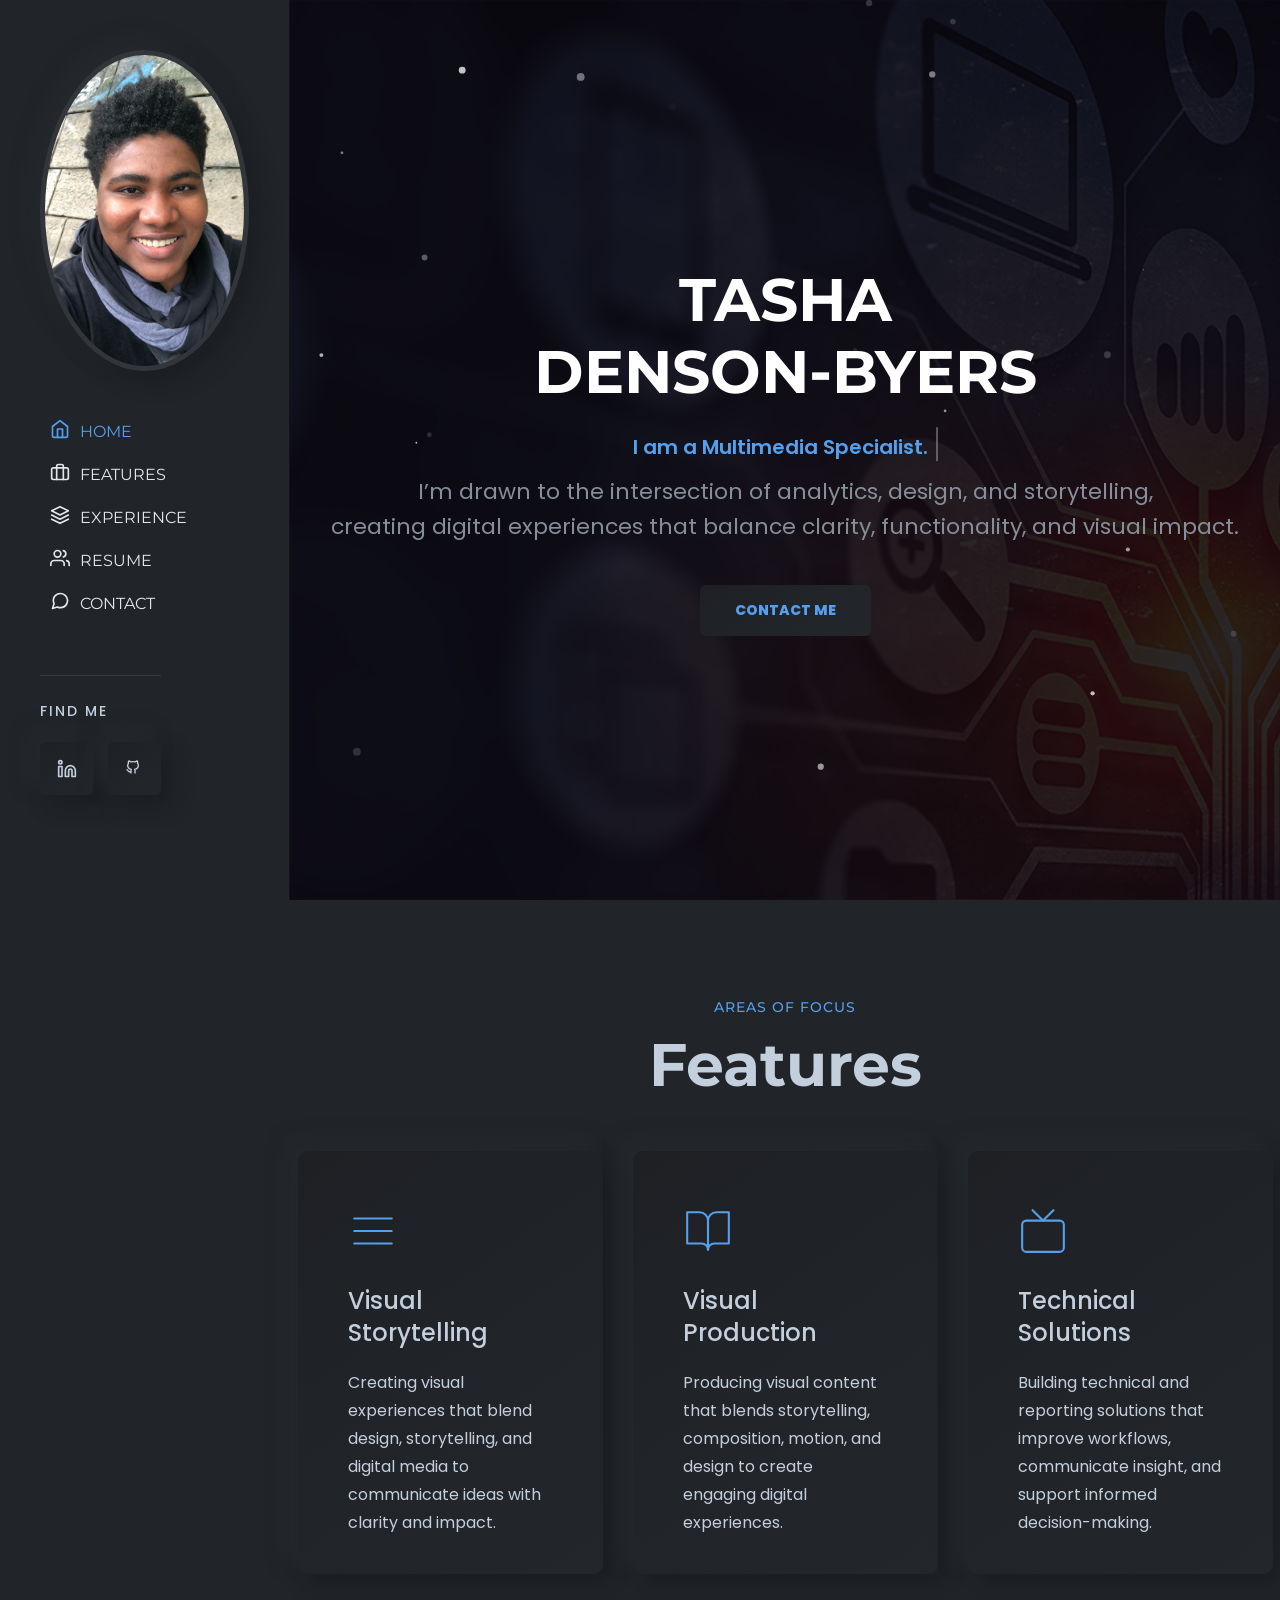
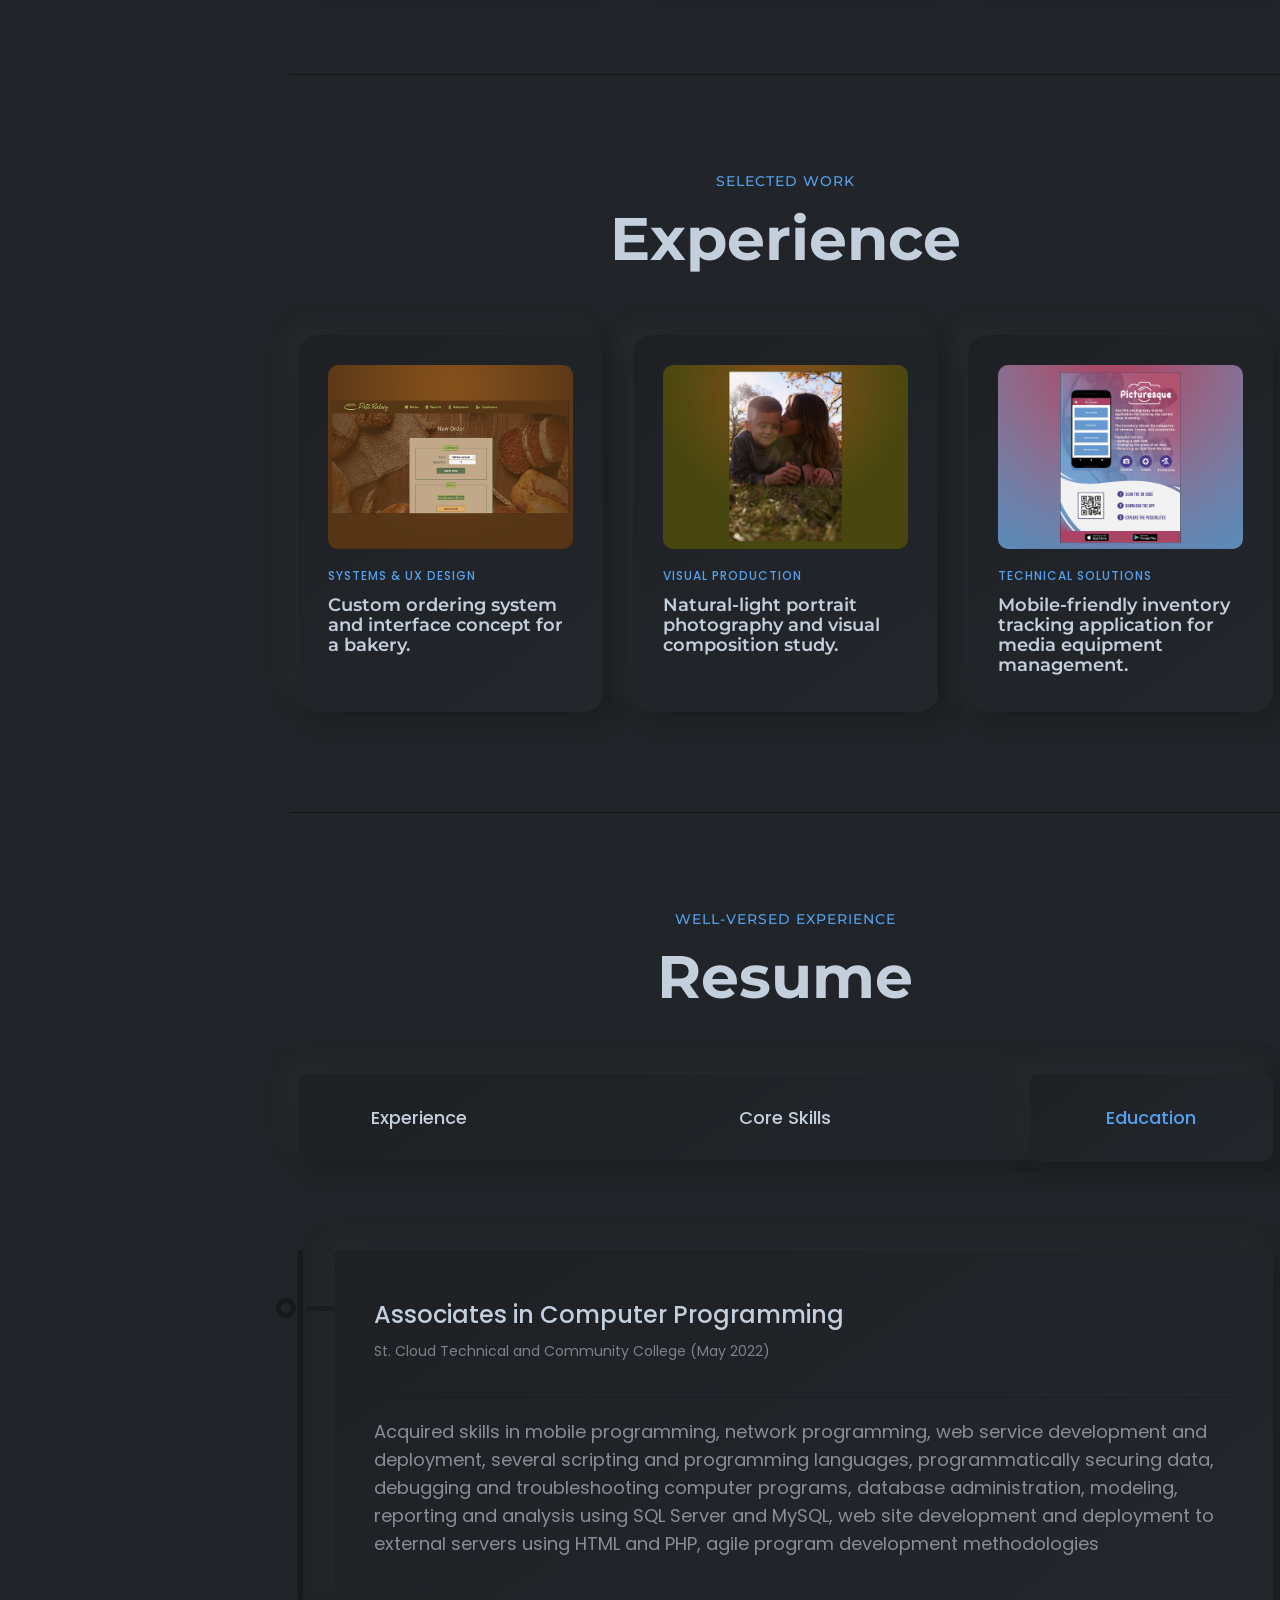
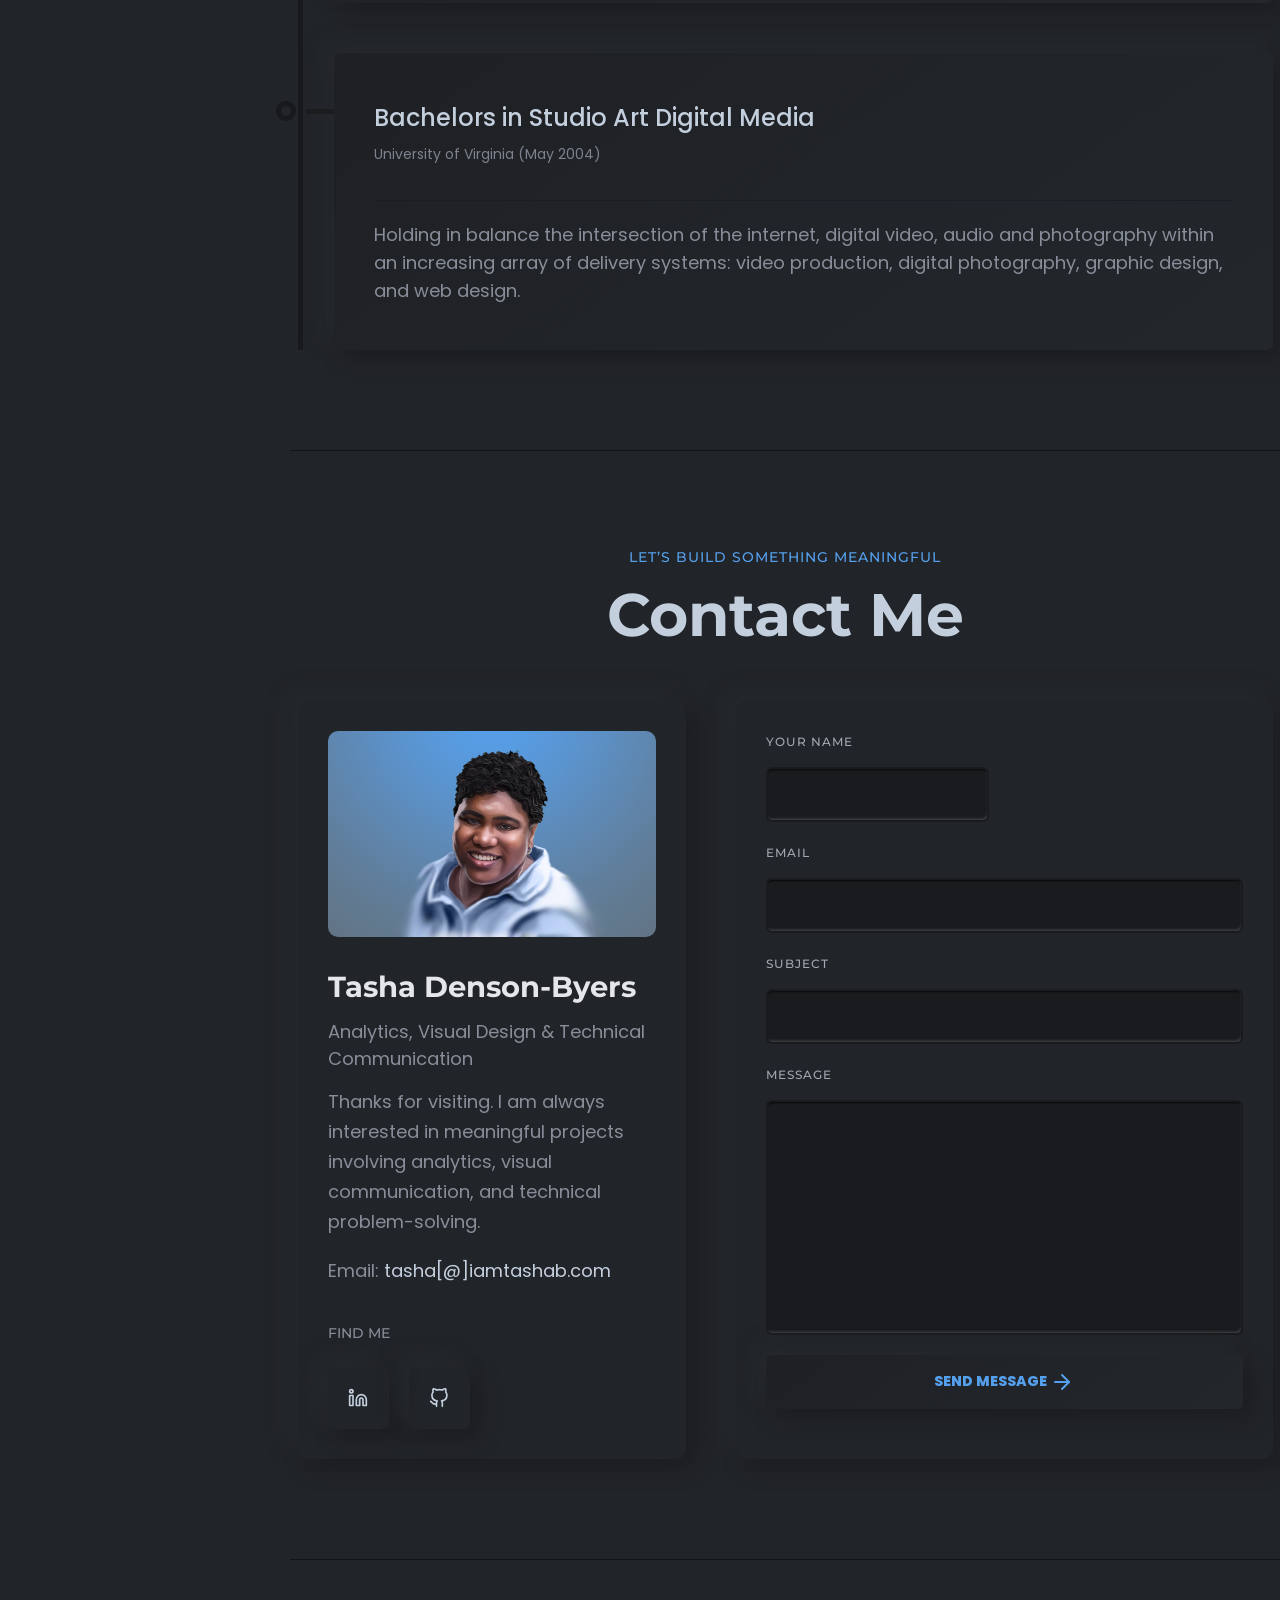
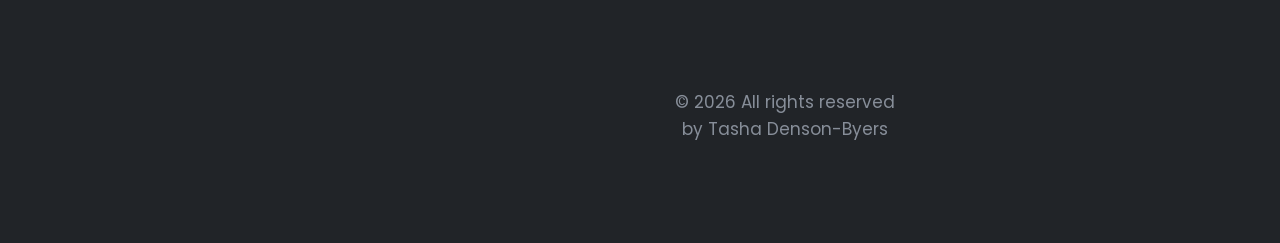
==== index.html @ b2e87040 "Small text change in context" ====
<!DOCTYPE html>
<html lang="en">

<head>
    <meta charset="utf-8">
    <meta http-equiv="x-ua-compatible" content="ie=edge">
    <title>Tasha Denson-Byers || Multimedia Specialist</title>
    <meta name="robots" content="noindex, follow" />
    <meta name="description" content="">
    <meta name="viewport" content="width=device-width, initial-scale=1, shrink-to-fit=no">
    <!-- Favicon -->
    <link rel="shortcut icon" type="image/x-icon" href="assets/images/favicon.ico">
    <!-- CSS 
    ============================================ -->
    <link rel="stylesheet" href="assets/css/vendor/bootstrap.min.css">
    <link rel="stylesheet" href="assets/css/vendor/slick.css">
    <link rel="stylesheet" href="assets/css/vendor/slick-theme.css">
    <link rel="stylesheet" href="assets/css/vendor/aos.css">
    <link rel="stylesheet" href="assets/css/plugins/feature.css">
    <!-- Style css -->
    <link rel="stylesheet" href="assets/css/style.css">
</head>

<!-- Google tag (gtag.js) -->
<script async src="https://www.googletagmanager.com/gtag/js?id=G-DF0GLCJZWB"></script>
<script>
  window.dataLayer = window.dataLayer || [];
  function gtag(){dataLayer.push(arguments);}
  gtag('js', new Date());

  gtag('config', 'G-DF0GLCJZWB');
</script>

<body class="template-color-1 home-sticky spybody" data-spy="scroll" data-bs-target=".navbar-example2" data-offset="150">

    <!-- start Header area -->
    <div class="d-none d-xl-block">
        <header class="rn-header-area d-flex align-items-start flex-column left-header-style">
            <div class="logo-area">
                <a href="index.html">
                    <img src="assets/images/logo/TashaBWebsitePic.jpg" alt="personal-logo">
                </a>
            </div>
            <nav id="sideNavs" class="mainmenu-nav navbar-example2 onepagenav">
                <ul class="primary-menu nav nav-pills">
                    <li class="nav-item current"><a class="nav-link smoth-animation-two" href="#home"><i
                                data-feather="home"></i> Home</a></li>
                    <li class="nav-item"><a class="nav-link smoth-animation-two" href="#features"> <i
                                data-feather="briefcase"></i>Features</a></li>
                    <li class="nav-item"><a class="nav-link smoth-animation-two" href="#portfolio"><i
                                data-feather="layers"></i>Experience</a></li>
                    <li class="nav-item"><a class="nav-link smoth-animation-two" href="#resume"><i
                                data-feather="users"></i>Resume</a></li>
                    <li class="nav-item"><a class="nav-link smoth-animation-two" href="#contacts"><i
                                data-feather="message-circle"></i>Contact</a></li>
                </ul>
            </nav>
            <div class="footer">
                <div class="social-share-style-1">
                    <span class="title">Find Me</span>
                    <ul class="social-share d-flex liststyle">
                        <li class="linkedin"><a href="https://www.linkedin.com/in/tashabyers/" target="_blank"><svg xmlns="http://www.w3.org/2000/svg" width="24" height="24" viewBox="0 0 24 24" fill="none" stroke="currentColor" stroke-width="2" stroke-linecap="round" stroke-linejoin="round" class="feather feather-linkedin">
                                    <path d="M16 8a6 6 0 0 1 6 6v7h-4v-7a2 2 0 0 0-2-2 2 2 0 0 0-2 2v7h-4v-7a6 6 0 0 1 6-6z">
                                    </path>
                                    <rect x="2" y="9" width="4" height="12"></rect>
                                    <circle cx="4" cy="4" r="2"></circle>
                                </svg></a>
                        </li>
                        <li class="github"><a href="https://github.com/tashabyers28" target="_blank"><svg xmlns="http://www.w3.org/2000/svg" width="30" height="30" viewBox="0 0 30 30" fill="none" stroke="currentColor" stroke-width="2" stroke-linecap="round" stroke-linejoin="round" class="feather feather-github">
                                    <path d="M9 19c-4.3 1.4 -4.3 -2.5 -6 -3m12 5v-3.5c0 -1 .1 -1.4 -.5 -2c2.8 -.3 5.5 -1.4 5.5 -6a4.6 4.6 0 0 0 -1.3 -3.2a4.2 4.2 0 0 0 -.1 -3.2s-1.1 -.3 -3.5 1.3a12.3 12.3 0 0 0 -6.2 0c-2.4 -1.6 -3.5 -1.3 -3.5 -1.3a4.2 4.2 0 0 0 -.1 3.2a4.6 4.6 0 0 0 -1.3 3.2c0 4.6 2.7 5.7 5.5 6c-.6 .6 -.6 1.2 -.5 2v3.5">
                                    </path>
                                </svg></a>
                        </li>
                    </ul>
                </div>
            </div>
        </header>
    </div>
    <!-- start Header area end -->

    <!-- Header Mobile Bar  -->
    <div class="header-style-2 d-block d-xl-none">
        <div class="row align-items-center">
            <div class="col-6">
                <div class="logo">
                    <a href="index.html">
                        <img src="assets/images/logo/logo.png" alt="Logo">
                    </a>
                </div>
            </div>
            <div class="col-6">
                <div class="header-right text-end">
                    <div class="hamberger-menu">
                        <i id="menuBtn" class="feather-menu humberger-menu"></i>
                    </div>
                </div>
            </div>
        </div>
    </div>
    <!-- Header Mobile Bar  -->

    <!-- Start Popup Mobile Menu  -->
    <div class="popup-mobile-menu">
        <div class="inner">
            <div class="menu-top">
                <div class="menu-header">
                    <a class="logo" href="index.html">
                        <img src="assets/images/logo/logos-circle.png" alt="Personal Portfolio">
                    </a>
                    <div class="close-button">
                        <button class="close-menu-activation close"><i data-feather="x"></i></button>
                    </div>
                </div>
                <p class="discription">Analytics professional blending data, design, and storytelling to create intuitive reporting experiences and actionable insight.</p>
            </div>
            <div class="content">
                <ul class="primary-menu nav nav-pills onepagenav">
                    <li class="nav-item current"><a class="nav-link smoth-animation-two" href="#home">Home</a></li>
                    <li class="nav-item"><a class="nav-link smoth-animation-two" href="#features">Features</a></li>
                    <li class="nav-item"><a class="nav-link smoth-animation-two" href="#portfolio">Experience</a></li>
                    <li class="nav-item"><a class="nav-link smoth-animation-two" href="#resume">Resume</a></li>
                    <li class="nav-item"><a class="nav-link smoth-animation-two" href="#contacts">Contact</a></li>
                </ul>
                <!-- social sharea area -->
                <div class="social-share-style-1 mt--40">
                    <span class="title">Find Me</span>
                    <ul class="social-share d-flex liststyle">
                        <li class="linkedin"><a href="https://www.linkedin.com/in/tashabyers/" target="_blank"><svg xmlns="http://www.w3.org/2000/svg" width="24" height="24" viewBox="0 0 24 24" fill="none" stroke="currentColor" stroke-width="2" stroke-linecap="round" stroke-linejoin="round" class="feather feather-linkedin">
                                    <path d="M16 8a6 6 0 0 1 6 6v7h-4v-7a2 2 0 0 0-2-2 2 2 0 0 0-2 2v7h-4v-7a6 6 0 0 1 6-6z">
                                    </path>
                                    <rect x="2" y="9" width="4" height="12"></rect>
                                    <circle cx="4" cy="4" r="2"></circle>
                                </svg></a>
                        </li>
                    </ul>
                </div>
                <!-- end -->
            </div>
        </div>
    </div>
    <!-- End Popup Mobile Menu  -->

    <main class="page-wrapper-two">

        <!-- start slider area -->
        <section id="home" class="slider-style-6 web-developer height--100 rn-section-gap align-items-center with-particles bg_image bg_image--11" data-black-overlay="5">
            <div id="particles-js"></div>
            <div class="wrapper">
                <div class="container">
                    <div class="row">
                        <div class="banner-inner text-center">
                            <h1 class="fs--100">TASHA<br>DENSON-BYERS</h1>
                            <!-- type headline start-->
                            <span class="cd-headline clip is-full-width">
                                <!-- <span>I am</span> -->
                            <!-- ROTATING TEXT -->
                            <span class="cd-words-wrapper">
                                    <b class="is-visible">I am a Multimedia Specialist.</b>
                                    <b class="is-hidden">I am an Image Editor.</b>
                                    <b class="is-hidden">I am a Developer.</b>
                                    <b class="is-hidden">I am a Digital Storyteller.</b>
                                    <b class="is-hidden">I am an Anaylst.</b>
                                    <b class="is-hidden">I am a Creative.</b>
                                    <b class="is-hidden">I am a Photographer.</b>
                                    <b class="is-hidden">I am a Videographer.</b>
                                    <b class="is-hidden">I am a Supporter.</b>
                                </span>
                            </span>
                            <!-- type headline end -->
                             <p class="description">I’m drawn to the intersection of analytics, design, and storytelling,<br>
                                creating digital experiences that balance clarity, functionality, and visual impact.</p>
                            <div class="button-area">
                                <a class="rn-btn shadow-none" href="#contacts"><span>CONTACT ME</span></a>
                            </div>
                        </div>
                    </div>
                </div>
            </div>
        </section>
        <!-- start slider area End -->

        <!-- Start Service Area -->
        <div class="rn-service-area rn-section-gap " id="features">
            <div class="container">
                <div class="row">
                    <div class="col-lg-12">
                        <div class="section-title text-center" data-aos="fade-up" data-aos-duration="500" data-aos-delay="100" data-aos-once="true">
                            <span class="subtitle">Areas of Focus</span>
                            <h2 class="title">Features</h2>
                        </div>
                    </div>
                </div>
                <div class="row row--25 mt_md--10 mt_sm--10">

                    <!-- Start Single Service -->
                    <div data-aos="fade-up" data-aos-duration="500" data-aos-delay="100" data-aos-once="true" class="col-lg-6 col-xl-4 col-md-6 col-sm-12 col-12 mt--50 mt_md--30 mt_sm--30">
                        <div class="rn-service">
                            <div class="inner">
                                <div class="icon">
                                    <i data-feather="menu"></i>
                                </div>
                                <div class="content">
                                    <h4 class="title"><a href="#">Visual Storytelling</a></h4>
                                    <p class="description">Creating visual experiences that blend design, storytelling, and digital media to communicate ideas with clarity and impact.</p>
                                    <!-- <a class="read-more-button" href="#"><i class="feather-arrow-right"></i></a> -->
                                </div>
                            </div>
                            <!-- <a class="over-link" href="#"></a> -->
                        </div>
                    </div>
                    <!-- End SIngle Service -->
                    <!-- Start Single Service -->
                    <div data-aos="fade-up" data-aos-duration="500" data-aos-delay="300" data-aos-once="true" class="col-lg-6 col-xl-4 col-md-6 col-sm-12 col-12 mt--50 mt_md--30 mt_sm--30">
                        <div class="rn-service">
                            <div class="inner">
                                <div class="icon">
                                    <i data-feather="book-open"></i>
                                </div>
                                <div class="content">
                                    <h4 class="title"><a href="#">Visual Production</a></h4>
                                    <p class="description">Producing visual content that blends storytelling, composition, motion, and design to create engaging digital experiences.</p>
                                    <!-- <a class="read-more-button" href="#"><i class="feather-arrow-right"></i></a> -->
                                </div>
                            </div>
                            <!-- <a class="over-link" href="#"></a> -->
                        </div>
                    </div>
                    <!-- End SIngle Service -->
                    <!-- Start Single Service -->
                    <div data-aos="fade-up" data-aos-duration="500" data-aos-delay="500" data-aos-once="true" class="col-lg-6 col-xl-4 col-md-6 col-sm-12 col-12 mt--50 mt_md--30 mt_sm--30">
                        <div class="rn-service">
                            <div class="inner">
                                <div class="icon">
                                    <i data-feather="tv"></i>
                                </div>
                                <div class="content">
                                    <h4 class="title"><a href="#">Technical Solutions</a></h4>
                                    <p class="description">Building technical and reporting solutions that improve workflows, communicate insight, and support informed decision-making.</p>
                                    <!-- <a class="read-more-button" href="#"><i class="feather-arrow-right"></i></a> -->
                                </div>
                            </div>
                            <!-- <a class="over-link" href="#"></a> -->
                        </div>
                    </div>
                    <!-- End SIngle Service -->

                </div>
            </div>
        </div>
        <!-- End Service Area  -->

        <!-- Start Portfolio Area -->
        <div class="rn-portfolio-area rn-section-gap section-separator" id="portfolio">
            <div class="container">
                <div class="row">
                    <div class="col-lg-12">
                        <div data-aos="fade-up" data-aos-duration="500" data-aos-delay="100" data-aos-once="true" class="section-title text-center">
                            <span class="subtitle">Selected Work</span>
                            <h2 class="title">Experience</h2>
                        </div>
                    </div>
                </div>

                <div class="row row--25 mt--10 mt_md--10 mt_sm--10">
                    <!-- Start Single Portfolio -->
                    <div data-aos="fade-up" data-aos-delay="100" data-aos-once="true" class="col-lg-6 col-xl-4 col-md-6 col-12 mt--50 mt_md--30 mt_sm--30">
                        <div class="rn-portfolio" data-bs-toggle="modal" data-bs-target="#exampleModalCenter-1">
                            <div class="inner">
                                <div class="thumbnail">
                                    <a href="javascript:void(0)">
                                        <img src="assets/images/portfolio/portfolio-01.jpg" alt="Pat's Bakery Portfolio Image">
                                    </a>
                                </div>
                                <div class="content">
                                    <div class="category-info">
                                        <div class="category-list">
                                            <a href="javascript:void(0)">Systems & UX Design</a>
                                        </div>
                                        <!-- <div class="meta">
                                            <span><a href="javascript:void(0)"><i class="feather-heart"></i></a>
                                                600</span>
                                        </div> -->
                                    </div>
                                    <h4 class="title"><a href="javascript:void(0)">Custom ordering system and interface concept for a bakery.<i
                                                class="feather-arrow-up-right"></i></a></h4>
                                </div>
                            </div>
                        </div>
                    </div>
                    <!-- End Single Portfolio -->

                    <!-- Start Single Portfolio -->
                    <div data-aos="fade-up" data-aos-delay="300" data-aos-once="true" class="col-lg-6 col-xl-4 col-md-6 col-12 mt--50 mt_md--30 mt_sm--30">
                        <div class="rn-portfolio" data-bs-toggle="modal" data-bs-target="#exampleModalCenter-2">
                            <div class="inner">
                                <div class="thumbnail">
                                    <a href="javascript:void(0)">
                                        <img src="assets/images/portfolio/portfolio-02.jpg" alt="Rachel's Photoshoot Portfolio Image">
                                    </a>
                                </div>
                                <div class="content">
                                    <div class="category-info">
                                        <div class="category-list">
                                            <a href="javascript:void(0)">Visual Production</a>
                                        </div>
                                        <!-- <div class="meta">
                                            <span><a href="javascript:void(0)"><i class="feather-heart"></i></a>
                                                750</span>
                                        </div> -->
                                    </div>
                                    <h4 class="title"><a href="javascript:void(0)">Natural-light portrait photography and visual composition study.<i class="feather-arrow-up-right"></i></a></h4>
                                </div>
                            </div>
                        </div>
                    </div>
                    <!-- End Single Portfolio -->

                    <!-- Start Single Portfolio -->
                    <div data-aos="fade-up" data-aos-delay="500" data-aos-once="true" class="col-lg-6 col-xl-4 col-md-6 col-12 mt--50 mt_md--30 mt_sm--30">
                        <div class="rn-portfolio" data-bs-toggle="modal" data-bs-target="#exampleModalCenter-3">
                            <div class="inner">
                                <div class="thumbnail">
                                    <a href="javascript:void(0)">
                                        <img src="assets/images/portfolio/portfolio-03.jpg" alt="Picturesque Web App Portfolio Image">
                                    </a>
                                </div>
                                <div class="content">
                                    <div class="category-info">
                                        <div class="category-list">
                                            <a href="javascript:void(0)">Technical Solutions</a>
                                        </div>
                                        <!-- <div class="meta">
                                            <span><a href="javascript:void(0)"><i class="feather-heart"></i></a>
                                                630</span>
                                        </div> -->
                                    </div>
                                    <h4 class="title"><a href="javascript:void(0)">Mobile-friendly inventory tracking application for media equipment management.
                                            <i class="feather-arrow-up-right"></i></a></h4>
                                </div>
                            </div>
                        </div>
                    </div>
                    <!-- End Single Portfolio -->
                </div>
            </div>
        </div>
        <!-- End portfolio Area -->

        <!-- Start Resume Area -->
        <div class="rn-resume-area rn-section-gap section-separator" id="resume">
            <div class="container">
                <div class="row">
                    <div class="col-lg-12">
                        <div class="section-title text-center">
                            <span class="subtitle">Well-Versed Experience</span>
                            <h2 class="title">Resume</h2>
                        </div>
                    </div>
                </div>
                <div class="row mt--45">
                    <div class="col-lg-12">
                        <ul class="rn-nav-list nav nav-tabs" id="myTabs" role="tablist">
                             <li class="nav-item">
                                <a class="nav-link" id="experience-tab" data-bs-toggle="tab" href="#experience" role="tab" aria-controls="experience" aria-selected="false">experience</a>
                            </li>                           
                            <li class="nav-item">
                                <a class="nav-link" id="professional-tab" data-bs-toggle="tab" href="#professional" role="tab" aria-controls="professional" aria-selected="false">core
                                    Skills</a>
                            </li>
                            <li class="nav-item">
                                <a class="nav-link active" id="education-tab" data-bs-toggle="tab" href="#education" role="tab" aria-controls="education" aria-selected="true">education</a>
                            </li>
                        </ul>

                        <!-- Start Tab Content Wrapper  -->
                        <div class="rn-nav-content tab-content" id="myTabContents">
                            
<!-- Start Single Tab  -->
                            <div class="tab-pane fade" id="experience" role="tabpanel" aria-labelledby="experience-tab">
                                <div class="personal-experience-inner mt--40">
                                    <div class="row">
                                        <!-- Start Skill List Area  -->
                                        <div class="col-md-12 col-12">
                                            <div class="content">
                                                <div class="experience-list">

                                                    <!-- Start Single List  -->
                                                    <div class="resume-single-list">
                                                        <div class="inner">
                                                            <div class="heading">
                                                                <div class="title">
                                                                    <h4>Healthcare Data Analyst</h4>
                                                                    <span>CentraCare Health – Center for Analytics (November 2019 - Present)</span>
                                                                </div>
                                                            </div>
                                                            <p class="description">
                                                                •	Develop Power BI dashboards, SQL reporting solutions, and operational analytics for organizational leadership and system-wide initiatives.<br>
                                                                •	Translate complex data into clear visual reporting experiences that support decision-making, workflow improvement, and performance analysis.<br>
                                                                •	Work across multiple enterprise data sources and warehouse environments to analyze and communicate actionable operational insight.<br>
                                                                •	Collaborate with directors, managers, and cross-functional stakeholders to deliver scalable reporting and data visualization solutions.
                                                                </p>
                                                        </div>
                                                    </div>
                                                    <!-- End Single List  -->

                                                    <!-- Start Single List  -->
                                                    <div class="resume-single-list">
                                                        <div class="inner">
                                                            <div class="heading">
                                                                <div class="title">
                                                                    <h4>Registrar Data Coordinator</h4>
                                                                    <span>St. Cloud Hospital – Neurosciences (December 2017 - November 2019)</span>
                                                                </div>
                                                            </div>
                                                            <p class="description">
                                                                •	Identified and managed neurosurgical registry cases across multiple providers to support clinical quality reporting and outcomes analysis.<br>
                                                                •	Coordinated patient outreach and longitudinal data collection initiatives supporting neuroscience quality and research programs.<br>
                                                                •	Communicated operational findings and progress metrics with providers, leadership teams, and departmental stakeholders.<br>
                                                            </p>
                                                        </div>
                                                    </div>
                                                    <!-- End Single List  -->

                                                    <!-- Start Single List  -->
                                                    <div class="resume-single-list">
                                                        <div class="inner">
                                                            <div class="heading">
                                                                <div class="title">
                                                                    <h4>Administrative Assistant</h4>
                                                                    <span>St. Cloud Hospital - Project BrainSafe (September 2016 - November 2019)</span>
                                                                </div>
                                                            </div>
                                                            <p class="description">
                                                                •	Designed branded marketing and event materials supporting outreach, education, and organizational initiatives.<br>
                                                                •	Provided operational coordination and technical support for ImPACT concussion testing initiatives across 30 partner organizations.<br>
                                                                •	Developed and implemented a scalable billing workflow supporting more than 2,300 concussion assessment tests annually.<br>
                                                                •	Maintained collaborative databases and organizational contact systems supporting cross-functional communication and program coordination.<br>
                                                            </p>
                                                        </div>
                                                    </div>
                                                    <!-- End Single List  -->

                                                     <!-- Start Single List  -->
                                                     <div class="resume-single-list">
                                                        <div class="inner">
                                                            <div class="heading">
                                                                <div class="title">
                                                                    <h4>Technical Support Specialist</h4>
                                                                    <span>Apple, Inc. - Retail Store (August 2015 - April 2016)</span>
                                                                </div>
                                                            </div>
                                                            <p class="description">
                                                                •   Provided technical troubleshooting and mobile device support for high-volume retail customers in a fast-paced service environment.<br>
                                                                •   Translated technical diagnostics and device performance issues into clear, user-friendly guidance during customer support sessions.<br>
                                                                •   Collaborated with cross-functional technical and sales teams to support customer experience and operational workflows.
                                                                </p>
                                                        </div>
                                                    </div>
                                                    <!-- End Single List  -->

                                                    <!-- Start Single List  -->
                                                     <div class="resume-single-list">
                                                        <div class="inner">
                                                            <div class="heading">
                                                                <div class="title">
                                                                    <h4>Senior Electronic Text Editor</h4>
                                                                    <span>Philosophy Documentation Center (August 2004 - August 2015)</span>
                                                                </div>
                                                            </div>
                                                            <p class="description">
                                                                •	Digitally converted and structured print documentation into searchable electronic formats supporting multilingual information access.<br>
                                                                •	Collaborated with technical teams and developers to maintain and improve centralized digital publishing workflows and online interfaces.
                                                                </p>
                                                        </div>
                                                    </div>
                                                    <!-- End Single List  -->

                                                    <!-- Start Single List  -->
                                                    <div class="resume-single-list">
                                                        <div class="inner">
                                                            <div class="heading">
                                                                <div class="title">
                                                                    <h4>Graphic Design Consultant & Webmaster</h4>
                                                                    <span>MichieHamlett Law Firm (December 2006 - August 2015)</span>
                                                                </div>
                                                            </div>
                                                            <p class="description">
                                                                •	Supported implementation and maintenance of content management systems for a multi-page legal organization website.<br>
                                                                •	Managed and updated professional web profiles, branded content, and digital information architecture for legal staff and organizational communications.<br>
                                                                •	Served as a liaison between internal stakeholders and external software partners to support workflow and system improvement initiatives.
                                                                </p>
                                                        </div>
                                                    </div>
                                                    <!-- End Single List  -->

                                                </div>
                                            </div>
                                        </div>
                                        <!-- End Skill List Area  -->
                                    </div>
                                </div>
                            </div>
                            <!-- End Single Tab  -->
                            <!-- Start Single Tab  -->
                            <div class="tab-pane fade " id="professional" role="tabpanel" aria-labelledby="professional-tab">
                                <div class="personal-experience-inner mt--40">
                                    <div class="row row--40">

                                        <!-- Start Single Progressbar  -->
                                        <div class="col-lg-6 col-md-6 col-12">
                                            <div class="progress-wrapper">
                                                <div class="content">
                                                    <!-- <span class="subtitle">Features</span> -->
                                                    <h4 class="maintitle">Applications</h4>
                                                    <!-- Start Single Progress Charts -->
                                                    <div class="progress-charts">
                                                        <h6 class="heading heading-h6">POWER BI</h6>
                                                        <div class="progress">
                                                            <div class="progress-bar wow fadeInLeft" data-wow-duration="0.9s" data-wow-delay=".7s" role="progressbar" style="width: 85%" aria-valuenow="85" aria-valuemin="0" aria-valuemax="100"></div>
                                                        </div>
                                                    </div>
                                                    <!-- End Single Progress Charts -->
<!-- Start Single Progress Charts -->
                                                    <div class="progress-charts">
                                                        <h6 class="heading heading-h6">VISUAL STUDIO</h6>
                                                        <div class="progress">
                                                            <div class="progress-bar wow fadeInLeft" data-wow-duration="0.9s" data-wow-delay=".7s" role="progressbar" style="width: 85%" aria-valuenow="85" aria-valuemin="0" aria-valuemax="100"></div>
                                                        </div>
                                                    </div>
                                                    <!-- End Single Progress Charts -->

                                                    <!-- Start Single Progress Charts -->
                                                    <div class="progress-charts">
                                                        <h6 class="heading heading-h6">VISIO</h6>
                                                        <div class="progress">
                                                            <div class="progress-bar wow fadeInLeft" data-wow-duration="0.9s" data-wow-delay=".7s" role="progressbar" style="width: 70%" aria-valuenow="85" aria-valuemin="0" aria-valuemax="100"></div>
                                                        </div>
                                                    </div>
                                                    <!-- End Single Progress Charts -->

                                                    <!-- Start Single Progress Charts -->
                                                    <div class="progress-charts">
                                                        <h6 class="heading heading-h6">MICROSOFT OFFICE</h6>
                                                        <div class="progress">
                                                            <div class="progress-bar wow fadeInLeft" data-wow-duration="0.9s" data-wow-delay=".7s" role="progressbar" style="width: 98%" aria-valuenow="85" aria-valuemin="0" aria-valuemax="100"></div>
                                                        </div>
                                                    </div>
                                                    <!-- End Single Progress Charts -->

                                                    <!-- Start Single Progress Charts -->
                                                    <div class="progress-charts">
                                                        <h6 class="heading heading-h6">PHOTOSHOP</h6>
                                                        <div class="progress">
                                                            <div class="progress-bar wow fadeInLeft" data-wow-duration="0.5s" data-wow-delay=".3s" role="progressbar" style="width: 90%" aria-valuenow="85" aria-valuemin="0" aria-valuemax="100"></div>
                                                        </div>
                                                    </div>
                                                    <!-- End Single Progress Charts -->

                                                    <!-- Start Single Progress Charts -->
                                                    <div class="progress-charts">
                                                        <h6 class="heading heading-h6">INDESIGN</h6>
                                                        <div class="progress">
                                                            <div class="progress-bar wow fadeInLeft" data-wow-duration="0.6s" data-wow-delay=".4s" role="progressbar" style="width: 60%" aria-valuenow="85" aria-valuemin="0" aria-valuemax="100"></div>
                                                        </div>
                                                    </div>
                                                    <!-- End Single Progress Charts -->

                                                    <!-- Start Single Progress Charts -->
                                                    <div class="progress-charts">
                                                        <h6 class="heading heading-h6">FINAL CUT PRO</h6>
                                                        <div class="progress">
                                                            <div class="progress-bar wow fadeInLeft" data-wow-duration="0.7s" data-wow-delay=".5s" role="progressbar" style="width: 90%" aria-valuenow="85" aria-valuemin="0" aria-valuemax="100"></div>
                                                        </div>
                                                    </div>
                                                    <!-- End Single Progress Charts -->

                                                    <!-- Start Single Progress Charts -->
                                                    <div class="progress-charts">
                                                        <h6 class="heading heading-h6">ILLUSTRATOR</h6>
                                                        <div class="progress">
                                                            <div class="progress-bar wow fadeInLeft" data-wow-duration="0.8s" data-wow-delay=".6s" role="progressbar" style="width: 60%" aria-valuenow="85" aria-valuemin="0" aria-valuemax="100"></div>
                                                        </div>
                                                    </div>
                                                    <!-- End Single Progress Charts -->
                                                </div>
                                            </div>
                                        </div>
                                        <!-- End Single Progressbar  -->

                                        <!-- Start Single Progressbar  -->
                                        <div class="col-lg-6 col-md-6 col-12 mt_sm--60">
                                            <div class="progress-wrapper">
                                                <div class="content">
                                                    <!-- <span class="subtitle">Features</span> -->
                                                    <h4 class="maintitle">Front/Back End</h4>
                                                    <!-- Start Single Progress Charts -->
                                                    <div class="progress-charts">
                                                        <h6 class="heading heading-h6">SQL</h6>
                                                        <div class="progress">
                                                            <div class="progress-bar wow fadeInLeft" data-wow-duration="0.9s" data-wow-delay=".7s" role="progressbar" style="width: 75%" aria-valuenow="85" aria-valuemin="0" aria-valuemax="100"></div>
                                                        </div>
                                                    </div>
                                                    <!-- End Single Progress Charts -->
                                                     
                                                     <!-- Start Single Progress Charts -->
                                                    <div class="progress-charts">
                                                        <h6 class="heading heading-h6">DEPLOYMENT PIPELINES</h6>
                                                        <div class="progress">
                                                            <div class="progress-bar wow fadeInLeft" data-wow-duration="0.9s" data-wow-delay=".7s" role="progressbar" style="width: 70%" aria-valuenow="85" aria-valuemin="0" aria-valuemax="100"></div>
                                                        </div>
                                                    </div>
                                                    <!-- End Single Progress Charts -->
                                                    <!-- Start Single Progress Charts -->
                                                    <div class="progress-charts">
                                                        <h6 class="heading heading-h6">HTML</h6>
                                                        <div class="progress">
                                                            <div class="progress-bar wow fadeInLeft" data-wow-duration="0.5s" data-wow-delay=".3s" role="progressbar" style="width: 90%" aria-valuenow="85" aria-valuemin="0" aria-valuemax="100"></div>
                                                        </div>
                                                    </div>
                                                    <!-- End Single Progress Charts -->

                                                    <!-- Start Single Progress Charts -->
                                                    <div class="progress-charts">
                                                        <h6 class="heading heading-h6">CSS</h6>
                                                        <div class="progress">
                                                            <div class="progress-bar wow fadeInLeft" data-wow-duration="0.6s" data-wow-delay=".4s" role="progressbar" style="width: 90%" aria-valuenow="85" aria-valuemin="0" aria-valuemax="100"></div>
                                                        </div>
                                                    </div>
                                                    <!-- End Single Progress Charts -->

                                                    <!-- Start Single Progress Charts -->
                                                    <div class="progress-charts">
                                                        <h6 class="heading heading-h6">JAVASCRIPT</h6>
                                                        <div class="progress">
                                                            <div class="progress-bar wow fadeInLeft" data-wow-duration="0.7s" data-wow-delay=".5s" role="progressbar" style="width: 70%" aria-valuenow="85" aria-valuemin="0" aria-valuemax="100"></div>
                                                        </div>
                                                    </div>
                                                    <!-- End Single Progress Charts -->

                                                    <!-- Start Single Progress Charts -->
                                                    <div class="progress-charts">
                                                        <h6 class="heading heading-h6">VUE</h6>
                                                        <div class="progress">
                                                            <div class="progress-bar wow fadeInLeft" data-wow-duration="0.8s" data-wow-delay=".6s" role="progressbar" style="width: 65%" aria-valuenow="85" aria-valuemin="0" aria-valuemax="100"></div>
                                                        </div>
                                                    </div>
                                                    <!-- End Single Progress Charts -->

                                                    <!-- Start Single Progress Charts -->
                                                    <div class="progress-charts">
                                                        <h6 class="heading heading-h6">JSON</h6>
                                                        <div class="progress">
                                                            <div class="progress-bar wow fadeInLeft" data-wow-duration="0.9s" data-wow-delay=".7s" role="progressbar" style="width: 60%" aria-valuenow="85" aria-valuemin="0" aria-valuemax="100"></div>
                                                        </div>
                                                    </div>
                                                    <!-- End Single Progress Charts -->

                                                    <!-- Start Single Progress Charts -->
                                                    <div class="progress-charts">
                                                        <h6 class="heading heading-h6">PHP</h6>
                                                        <div class="progress">
                                                            <div class="progress-bar wow fadeInLeft" data-wow-duration="0.9s" data-wow-delay=".7s" role="progressbar" style="width: 40%" aria-valuenow="85" aria-valuemin="0" aria-valuemax="100"></div>
                                                        </div>
                                                    </div>
                                                    <!-- End Single Progress Charts -->

                                                    <!-- Start Single Progress Charts -->
                                                    <div class="progress-charts">
                                                        <h6 class="heading heading-h6">C#</h6>
                                                        <div class="progress">
                                                            <div class="progress-bar wow fadeInLeft" data-wow-duration="0.9s" data-wow-delay=".7s" role="progressbar" style="width: 50%" aria-valuenow="85" aria-valuemin="0" aria-valuemax="100"></div>
                                                        </div>
                                                    </div>
                                                    <!-- End Single Progress Charts -->

                                                    <!-- Start Single Progress Charts -->
                                                    <div class="progress-charts">
                                                        <h6 class="heading heading-h6">PYTHON</h6>
                                                        <div class="progress">
                                                            <div class="progress-bar wow fadeInLeft" data-wow-duration="0.9s" data-wow-delay=".7s" role="progressbar" style="width: 50%" aria-valuenow="85" aria-valuemin="0" aria-valuemax="100"></div>
                                                        </div>
                                                    </div>
                                                    <!-- End Single Progress Charts -->

                                                    <!-- Start Single Progress Charts -->
                                                    <div class="progress-charts">
                                                        <h6 class="heading heading-h6">NODE.JS</h6>
                                                        <div class="progress">
                                                            <div class="progress-bar wow fadeInLeft" data-wow-duration="0.9s" data-wow-delay=".7s" role="progressbar" style="width: 65%" aria-valuenow="85" aria-valuemin="0" aria-valuemax="100"></div>
                                                        </div>
                                                    </div>
                                                    <!-- End Single Progress Charts -->

                                                </div>
                                            </div>
                                        </div>
                                        <!-- End Single Progressbar  -->

                                    </div>
                                </div>
                            </div>
                            <!-- End Single Tab  -->

                            <!-- Start Single Tab  -->
                            <div class="tab-pane show active fade single-tab-area" id="education" role="tabpanel" aria-labelledby="education-tab">
                                <div class="personal-experience-inner mt--40">
                                    <div class="row">
                                        <!-- Start Skill List Area  -->
                                        <div class="col-md-12 col-12">
                                            <div class="content">
                                                <div class="experience-list">

                                                    <!-- Start Single List  -->
                                                    <div class="resume-single-list">
                                                        <div class="inner">
                                                            <div class="heading">
                                                                <div class="title">
                                                                    <h4>Associates in Computer Programming</h4>
                                                                    <span>St. Cloud Technical and Community College (May 2022)</span>
                                                                </div>
                                                            </div>
                                                            <p class="description">Acquired skills in mobile programming, 
                                                                network programming, 
                                                                web service development and deployment, 
                                                                several scripting and programming languages,  
                                                                programmatically securing data, 
                                                                debugging and troubleshooting computer programs, 
                                                                database administration, modeling, reporting and analysis using SQL Server and MySQL, 
                                                                web site development and deployment to external servers using HTML and PHP, 
                                                                agile program development methodologies</p>
                                                        </div>
                                                    </div>
                                                    <!-- End Single List  -->

                                                    <!-- Start Single List  -->
                                                    <div class="resume-single-list">
                                                        <div class="inner">
                                                            <div class="heading">
                                                                <div class="title">
                                                                    <h4>Bachelors in Studio Art Digital Media</h4>
                                                                    <span>University of Virginia (May 2004)</span>
                                                                </div>
                                                            </div>
                                                            <p class="description">Holding in balance the intersection of the internet, digital video, audio and photography within an increasing array of delivery systems: video production, digital photography, graphic design, and web design.</p>
                                                        </div>
                                                    </div>
                                                    <!-- End Single List  -->
                                                </div>
                                            </div>
                                        </div>
                                        <!-- End Skill List Area  -->
                                    </div>
                                </div>
                            </div>
                            <!-- End Single Tab  --> 
                        </div>
                    </div>
                </div>
            </div>
        </div>
        <!-- End Resume Area -->
        <!-- Start Contact section -->
        <div class="rn-contact-area rn-section-gap section-separator" id="contacts">
            <div class="container">
                <div class="row">
                    <div class="col-lg-12">
                        <div class="section-title text-center">
                            <span class="subtitle">LET’S BUILD SOMETHING MEANINGFUL</span>
                            <h2 class="title">Contact Me</h2>
                        </div>
                    </div>
                </div>

                <div class="row mt--50 mt_md--40 mt_sm--40 mt-contact-sm">
                    <div class="col-lg-5">
                        <div class="contact-about-area">
                            <div class="thumbnail">
                                <img src="assets/images/contact/contact1.png" alt="contact-img">
                            </div>
                            <div class="title-area">
                                <h4 class="title">Tasha Denson-Byers</h4>
                                <span>Analytics, Visual Design & Technical Communication</span>
                            </div>
                            <div class="description">
                                <p>Thanks for visiting. I am always interested in meaningful projects involving analytics, visual communication, and technical problem-solving.
                                </p>
                                <!-- <span class="phone">Phone: <a href="tel:01941043264">+01234567890</a></span> -->
                                <span class="mail">Email: <a href="mailto:tasha@iamtashab.com">tasha[@]iamtashab.com</a></span>
                            </div>
                            <div class="social-area">
                                <div class="name">FIND ME</div>
                                <div class="social-icone">
                                    <a href="https://www.linkedin.com/in/tashabyers/" target="_blank"><i data-feather="linkedin"></i></a>
                                    <a href="https://github.com/tashabyers28" target="_blank"><i data-feather="github"></i></a>
                                </div>
                            </div>
                        </div>
                    </div>
                    <div data-aos-delay="600" class="col-lg-7 contact-input">
                        <div class="contact-form-wrapper">
                            <div class="introduce">

                                <form class="rnt-contact-form rwt-dynamic-form row" id="contact-form" method="POST" action="mail.php">

                                    <div class="col-lg-6">
                                        <div class="form-group">
                                            <label for="contact-name">Your Name</label>
                                            <input class="form-control form-control-lg" name="contact-name" id="contact-name" type="text">
                                        </div>
                                    </div>

                                    <div class="col-lg-12">
                                        <div class="form-group">
                                            <label for="contact-email">Email</label>
                                            <input class="form-control form-control-sm" id="contact-email" name="contact-email" type="email">
                                        </div>
                                    </div>

                                    <div class="col-lg-12">
                                        <div class="form-group">
                                            <label for="subject">Subject</label>
                                            <input class="form-control form-control-sm" id="contact-subject" name="contact-subject" type="text">
                                        </div>
                                    </div>

                                    <div class="col-lg-12">
                                        <div class="form-group">
                                            <label for="contact-message">Message</label>
                                            <textarea name="contact-message" id="contact-message" cols="30" rows="10"></textarea>
                                        </div>
                                    </div>

                                    <div class="col-lg-12">
                                        <button name="submit" type="submit" id="submit" class="rn-btn">
                                            <span>SEND MESSAGE</span>
                                            <i data-feather="arrow-right"></i>
                                        </button>
                                    </div>
                                </form>
                            </div>
                        </div>
                    </div>
                </div>
            </div>
        </div>
        <!-- End Contuct section -->

        <!-- Start Footer Area -->
        <div class="rn-footer-area rn-section-gap section-separator">
            <div class="container">
                <div class="row">
                    <div class="col-lg-12">
                        <div class="footer-area text-center">

                            <!-- <div class="logo">
                                <a href="index.html">
                                    <img src="assets/images/logo/logo-vertical.png" alt="logo">
                                </a>
                            </div> -->

                            <p class="description mt--30">© 2026 All rights reserved<br>by Tasha Denson-Byers</p>
                        </div>
                    </div>
                </div>
            </div>
        </div>
        <!-- End Footer Area -->
        <!-- modal area -->
        <!-- Modal Portfolio Body area Start -->
        <!-- Portfolio 1 start -->
        <div class="modal fade" id="exampleModalCenter-1" tabindex="-1" role="dialog" aria-hidden="true">
            <div class="modal-dialog modal-dialog-centered" role="document">
                <div class="modal-content">
                    <div class="modal-header">
                        <button type="button" class="close" data-bs-dismiss="modal" aria-label="Close">
                            <span aria-hidden="true"><i data-feather="x"></i></span>
                        </button>
                    </div>
                    <div class="modal-body">
                        <div class="row align-items-center">

                            <div class="col-lg-6">
                                <div class="portfolio-popup-thumbnail">
                                    <div class="image">
                                        <img class="w-100" src="assets/images/portfolio/portfolio-01.jpg" alt="slide">
                                    </div>
                                </div>
                            </div>

                            <div class="col-lg-6">
                                <div class="text-content">
                                    <h3>
                                        <span>Featured - Pat's Bakery</span> Multimedia Specialist
                                    </h3>
                                    <p class="mb--30">Pat runs a bakery producing a limited number of items. Pat and her staff take orders by phone and email. Pat wanted a computerized system for order tracking.</p>
                                    <p>Myself and four others converted Pat’s ordering system from paper to a web application with reporting tools for daily, weekly, and monthly sales.</p>
                                    <!-- <div class="button-group mt--20">
                                        <a href="#" class="rn-btn thumbs-icon">
                                            <span>LIKE THIS</span>
                                            <i data-feather="thumbs-up"></i>
                                        </a>
                                        <a href="#" class="rn-btn">
                                            <span>VIEW PROJECT</span>
                                            <i data-feather="chevron-right"></i>
                                        </a>
                                    </div> -->

                                </div>
                                <!-- End of .text-content -->
                            </div>
                        </div>
                        <!-- End of .row Body-->
                    </div>
                </div>
            </div>
        </div>
            <!--  -->
            <!--  -->
        <div class="modal fade" id="exampleModalCenter-2" tabindex="-1" role="dialog" aria-hidden="true">    
            <div class="modal-dialog modal-dialog-centered" role="document">
                <div class="modal-content">
                    <div class="modal-header">
                        <button type="button" class="close" data-bs-dismiss="modal" aria-label="Close">
                            <span aria-hidden="true"><i data-feather="x"></i></span>
                        </button>
                    </div>
                    <div class="modal-body">
                        <div class="row align-items-center">

                            <div class="col-lg-6">
                                <div class="portfolio-popup-thumbnail">
                                    <div class="image">
                                        <img class="w-100" src="assets/images/portfolio/portfolio-02.jpg" alt="slide">
                                    </div>
                                </div>
                            </div>

                            <div class="col-lg-6">
                                <div class="text-content">
                                    <h3>
                                        <span>Featured - Rachel's Photoshoot</span> Image Editing
                                    </h3>
                                    <p class="mb--30">Rachel and her family wanted to capture some memories on a warm fall day.</p>
                                    <p>After having some conversation about locations, we ultimately decided to photograph in a nearby park.</p>
                                    <!-- <div class="button-group mt--20">
                                        <a href="#" class="rn-btn thumbs-icon">
                                            <span>LIKE THIS</span>
                                            <i data-feather="thumbs-up"></i>
                                        </a>
                                        <a href="#" class="rn-btn">
                                            <span>VIEW PROJECT</span>
                                            <i data-feather="chevron-right"></i>
                                        </a>
                                    </div> -->

                                </div>
                                <!-- End of .text-content -->
                            </div>
                        </div>
                        <!-- End of .row Body-->
                    </div>
                </div>
            </div>
        </div>
            <!--  -->
            <!--  -->
        <div class="modal fade" id="exampleModalCenter-3" tabindex="-1" role="dialog" aria-hidden="true">
            <div class="modal-dialog modal-dialog-centered" role="document">
                <div class="modal-content">
                    <div class="modal-header">
                        <button type="button" class="close" data-bs-dismiss="modal" aria-label="Close">
                            <span aria-hidden="true"><i data-feather="x"></i></span>
                        </button>
                    </div>
                    <div class="modal-body">
                        <div class="row align-items-center">

                            <div class="col-lg-6">
                                <div class="portfolio-popup-thumbnail">
                                    <div class="image">
                                        <img class="w-100" src="assets/images/portfolio/portfolio-03.jpg" alt="slide">
                                    </div>
                                </div>
                            </div>

                            <div class="col-lg-6">
                                <div class="text-content">
                                    <h3>
                                        <span>Featured - Picturesque Mobile Application</span> Developer
                                    </h3>
                                    <p class="mb--30">Picturesque is a mobile application developed to track the inventory of a camera shop.</p>
                                    <p>With some teamwork from colleagues, we were able to develop an application that allows detailed modifications of cameras, lenses, and accessories.</p>
                                    <!-- <div class="button-group mt--20">
                                        <a href="#" class="rn-btn thumbs-icon">
                                            <span>LIKE THIS</span>
                                            <i data-feather="thumbs-up"></i>
                                        </a>
                                        <a href="#" class="rn-btn">
                                            <span>VIEW PROJECT</span>
                                            <i data-feather="chevron-right"></i>
                                        </a>
                                    </div> -->

                                </div>
                                <!-- End of .text-content -->
                            </div>
                        </div>
                        <!-- End of .row Body-->
                    </div>
                </div>
            </div>
        </div>
        <!-- End Modal Portfolio area -->
        <!-- modal area End -->


        <!-- Back to  top Start -->
        <div class="backto-top">
            <div>
                <i data-feather="arrow-up"></i>
            </div>
        </div>
        <!-- Back to top end -->

    </main>







    <!-- JS ============================================ -->
    <script src="assets/js/vendor/jquery.js"></script>
    <script src="assets/js/vendor/modernizer.min.js"></script>
    <script src="assets/js/vendor/feather.min.js"></script>
    <script src="assets/js/vendor/slick.min.js"></script>
    <script src="assets/js/vendor/bootstrap.js"></script>
    <script src="assets/js/vendor/text-type.js"></script>
    <script src="assets/js/vendor/wow.js"></script>
    <script src="assets/js/vendor/aos.js"></script>
    <script src="assets/js/vendor/particles.js"></script>
    <script src="assets/js/vendor/jquery-one-page-nav.js"></script>
    <!-- main JS -->
    <script src="assets/js/main.js"></script>

    <script>
        particlesJS('particles-js',

            {
                "particles": {
                    "number": {
                        "value": 20,
                        "density": {
                            "enable": true,
                            "value_area": 800
                        }
                    },
                    "color": {
                        "value": ["#ffffff", ]
                    },
                    "shape": {
                        "type": "circle",
                        "stroke": {
                            "width": 0,
                            "color": "#000000"
                        },
                        "polygon": {
                            "nb_sides": 4
                        },
                        "image": {
                            "src": "img/github.svg",
                            "width": 100,
                            "height": 100
                        }
                    },
                    "opacity": {
                        "value": 0.8,
                        "random": true,
                        "anim": {
                            "enable": false,
                            "speed": 1,
                            "opacity_min": 0.1,
                            "sync": false
                        }
                    },
                    "size": {
                        "value": 4,
                        "random": true,
                        "anim": {
                            "enable": false,
                            "speed": 40,
                            "size_min": 0.1,
                            "sync": false
                        }
                    },
                    "line_linked": {
                        "enable": false,
                        "distance": 150,
                        "color": "#ffffff",
                        "opacity": 0.4,
                        "width": 1
                    },
                    "move": {
                        "enable": true,
                        "speed": 6,
                        "direction": "none",
                        "random": false,
                        "straight": false,
                        "out_mode": "out",
                        "attract": {
                            "enable": false,
                            "rotateX": 600,
                            "rotateY": 1200
                        }
                    }
                },
                "interactivity": {
                    "detect_on": "canvas",
                    "events": {
                        "onhover": {
                            "enable": true,
                            "mode": "repulse"
                        },
                        "onclick": {
                            "enable": true,
                            "mode": "push"
                        },
                        "resize": true
                    },
                    "modes": {
                        "grab": {
                            "distance": 400,
                            "line_linked": {
                                "opacity": 1
                            }
                        },
                        "bubble": {
                            "distance": 800,
                            "size": 40,
                            "duration": 2,
                            "opacity": 8,
                            "speed": 3
                        },
                        "repulse": {
                            "distance": 200
                        },
                        "push": {
                            "particles_nb": 4
                        },
                        "remove": {
                            "particles_nb": 2
                        }
                    }
                },
                "retina_detect": true,
                "config_demo": {
                    "hide_card": false,
                    "background_color": "#b61924",
                    "background_image": "",
                    "background_position": "50% 50%",
                    "background_repeat": "no-repeat",
                    "background_size": "cover"
                }
            }

        );
    </script>
</body>

</html>
---- assets/css/plugins/feature.css ----
@font-face {
    font-family: 'Feather';
    src: url('../../fonts/Feather.ttf?sdxovp') format('truetype'), url('../../fonts/Feather.woff?sdxovp') format('woff'), url('../../fonts/Feather.svg?sdxovp#Feather') format('svg');
    font-weight: normal;
    font-style: normal
}

[class^="feather-"],
[class*=" feather-"] {
    font-family: 'feather' !important;
    speak: none;
    font-style: normal;
    font-weight: normal;
    font-variant: normal;
    text-transform: none;
    line-height: 1;
    -webkit-font-smoothing: antialiased;
    -moz-osx-font-smoothing: grayscale
}

.feather-activity:before {
    content: "\e900"
}

.feather-airplay:before {
    content: "\e901"
}

.feather-alecirclert-:before {
    content: "\e902"
}

.feather-alert-octagon:before {
    content: "\e903"
}

.feather-alert-triangle:before {
    content: "\e904"
}

.feather-align-center:before {
    content: "\e905"
}

.feather-align-justify:before {
    content: "\e906"
}

.feather-align-left:before {
    content: "\e907"
}

.feather-align-right:before {
    content: "\e908"
}

.feather-anchor:before {
    content: "\e909"
}

.feather-aperture:before {
    content: "\e90a"
}

.feather-archive:before {
    content: "\e90b"
}

.feather-arrow-down:before {
    content: "\e90c"
}

.feather-arrow-down-circle:before {
    content: "\e90d"
}

.feather-arrow-down-left:before {
    content: "\e90e"
}

.feather-arrow-down-right:before {
    content: "\e90f"
}

.feather-arrow-left:before {
    content: "\e910"
}

.feather-arrow-left-circle:before {
    content: "\e911"
}

.feather-arrow-right:before {
    content: "\e912"
}

.feather-arrow-right-circle:before {
    content: "\e913"
}

.feather-arrow-up:before {
    content: "\e914"
}

.feather-arrow-up-circle:before {
    content: "\e915"
}

.feather-arrow-up-left:before {
    content: "\e916"
}

.feather-arrow-up-right:before {
    content: "\e917"
}

.feather-at-sign:before {
    content: "\e918"
}

.feather-award:before {
    content: "\e919"
}

.feather-bar-chart:before {
    content: "\e91a"
}

.feather-bar-chart-2:before {
    content: "\e91b"
}

.feather-battery:before {
    content: "\e91c"
}

.feather-battery-charging:before {
    content: "\e91d"
}

.feather-bell:before {
    content: "\e91e"
}

.feather-bell-off:before {
    content: "\e91f"
}

.feather-bluetooth:before {
    content: "\e920"
}

.feather-bold:before {
    content: "\e921"
}

.feather-book:before {
    content: "\e922"
}

.feather-book-open:before {
    content: "\e923"
}

.feather-bookmark:before {
    content: "\e924"
}

.feather-box:before {
    content: "\e925"
}

.feather-briefcase:before {
    content: "\e926"
}

.feather-calendar:before {
    content: "\e927"
}

.feather-camera:before {
    content: "\e928"
}

.feather-camera-off:before {
    content: "\e929"
}

.feather-cast:before {
    content: "\e92a"
}

.feather-check:before {
    content: "\e92b"
}

.feather-check-circle:before {
    content: "\e92c"
}

.feather-check-square:before {
    content: "\e92d"
}

.feather-chevron-down:before {
    content: "\e92e"
}

.feather-chevron-left:before {
    content: "\e92f"
}

.feather-chevron-right:before {
    content: "\e930"
}

.feather-chevron-up:before {
    content: "\e931"
}

.feather-chevrons-down:before {
    content: "\e932"
}

.feather-chevrons-left:before {
    content: "\e933"
}

.feather-chevrons-right:before {
    content: "\e934"
}

.feather-chevrons-up:before {
    content: "\e935"
}

.feather-chrome:before {
    content: "\e936"
}

.feather-circle:before {
    content: "\e937"
}

.feather-clipboard:before {
    content: "\e938"
}

.feather-clock:before {
    content: "\e939"
}

.feather-cloud:before {
    content: "\e93a"
}

.feather-cloud-drizzle:before {
    content: "\e93b"
}

.feather-cloud-lightning:before {
    content: "\e93c"
}

.feather-cloud-off:before {
    content: "\e93d"
}

.feather-cloud-rain:before {
    content: "\e93e"
}

.feather-cloud-snow:before {
    content: "\e93f"
}

.feather-code:before {
    content: "\e940"
}

.feather-codepen:before {
    content: "\e941"
}

.feather-command:before {
    content: "\e942"
}

.feather-compass:before {
    content: "\e943"
}

.feather-copy:before {
    content: "\e944"
}

.feather-corner-down-left:before {
    content: "\e945"
}

.feather-corner-down-right:before {
    content: "\e946"
}

.feather-corner-left-down:before {
    content: "\e947"
}

.feather-corner-left-up:before {
    content: "\e948"
}

.feather-corner-right-down:before {
    content: "\e949"
}

.feather-corner-right-up:before {
    content: "\e94a"
}

.feather-corner-up-left:before {
    content: "\e94b"
}

.feather-corner-up-right:before {
    content: "\e94c"
}

.feather-cpu:before {
    content: "\e94d"
}

.feather-credit-card:before {
    content: "\e94e"
}

.feather-crop:before {
    content: "\e94f"
}

.feather-crosshair:before {
    content: "\e950"
}

.feather-database:before {
    content: "\e951"
}

.feather-delete:before {
    content: "\e952"
}

.feather-disc:before {
    content: "\e953"
}

.feather-dollar-sign:before {
    content: "\e954"
}

.feather-download:before {
    content: "\e955"
}

.feather-download-cloud:before {
    content: "\e956"
}

.feather-droplet:before {
    content: "\e957"
}

.feather-edit:before {
    content: "\e958"
}

.feather-edit-2:before {
    content: "\e959"
}

.feather-edit-3:before {
    content: "\e95a"
}

.feather-external-link:before {
    content: "\e95b"
}

.feather-eye:before {
    content: "\e95c"
}

.feather-eye-off:before {
    content: "\e95d"
}

.feather-facebook:before {
    content: "\e95e"
}

.feather-fast-forward:before {
    content: "\e95f"
}

.feather-feather:before {
    content: "\e960"
}

.feather-file:before {
    content: "\e961"
}

.feather-file-minus:before {
    content: "\e962"
}

.feather-file-plus:before {
    content: "\e963"
}

.feather-file-text:before {
    content: "\e964"
}

.feather-film:before {
    content: "\e965"
}

.feather-filter:before {
    content: "\e966"
}

.feather-flag:before {
    content: "\e967"
}

.feather-folder:before {
    content: "\e968"
}

.feather-folder-minus:before {
    content: "\e969"
}

.feather-folder-plus:before {
    content: "\e96a"
}

.feather-gift:before {
    content: "\e96b"
}

.feather-git-branch:before {
    content: "\e96c"
}

.feather-git-commit:before {
    content: "\e96d"
}

.feather-git-merge:before {
    content: "\e96e"
}

.feather-git-pull-request:before {
    content: "\e96f"
}

.feather-github:before {
    content: "\e970"
}

.feather-gitlab:before {
    content: "\e971"
}

.feather-globe:before {
    content: "\e972"
}

.feather-grid:before {
    content: "\e973"
}

.feather-hard-drive:before {
    content: "\e974"
}

.feather-hash:before {
    content: "\e975"
}

.feather-headphones:before {
    content: "\e976"
}

.feather-heart:before {
    content: "\e977"
}

.feather-help-circle:before {
    content: "\e978"
}

.feather-home:before {
    content: "\e979"
}

.feather-image:before {
    content: "\e97a"
}

.feather-inbox:before {
    content: "\e97b"
}

.feather-info:before {
    content: "\e97c"
}

.feather-instagram:before {
    content: "\e97d"
}

.feather-italic:before {
    content: "\e97e"
}

.feather-layers:before {
    content: "\e97f"
}

.feather-layout:before {
    content: "\e980"
}

.feather-life-buoy:before {
    content: "\e981"
}

.feather-link:before {
    content: "\e982"
}

.feather-link-2:before {
    content: "\e983"
}

.feather-linkedin:before {
    content: "\e984"
}

.feather-list:before {
    content: "\e985"
}

.feather-loader:before {
    content: "\e986"
}

.feather-lock:before {
    content: "\e987"
}

.feather-log-in:before {
    content: "\e988"
}

.feather-log-out:before {
    content: "\e989"
}

.feather-mail:before {
    content: "\e98a"
}

.feather-map:before {
    content: "\e98b"
}

.feather-map-pin:before {
    content: "\e98c"
}

.feather-maximize:before {
    content: "\e98d"
}

.feather-maximize-2:before {
    content: "\e98e"
}

.feather-menu:before {
    content: "\e98f"
}

.feather-message-circle:before {
    content: "\e990"
}

.feather-message-square:before {
    content: "\e991"
}

.feather-mic:before {
    content: "\e992"
}

.feather-mic-off:before {
    content: "\e993"
}

.feather-minimize:before {
    content: "\e994"
}

.feather-minimize-2:before {
    content: "\e995"
}

.feather-minus:before {
    content: "\e996"
}

.feather-minus-circle:before {
    content: "\e997"
}

.feather-minus-square:before {
    content: "\e998"
}

.feather-monitor:before {
    content: "\e999"
}

.feather-moon:before {
    content: "\e99a"
}

.feather-more-horizontal:before {
    content: "\e99b"
}

.feather-more-vertical:before {
    content: "\e99c"
}

.feather-move:before {
    content: "\e99d"
}

.feather-music:before {
    content: "\e99e"
}

.feather-navigation:before {
    content: "\e99f"
}

.feather-navigation-2:before {
    content: "\e9a0"
}

.feather-octagon:before {
    content: "\e9a1"
}

.feather-package:before {
    content: "\e9a2"
}

.feather-paperclip:before {
    content: "\e9a3"
}

.feather-pause:before {
    content: "\e9a4"
}

.feather-pause-circle:before {
    content: "\e9a5"
}

.feather-percent:before {
    content: "\e9a6"
}

.feather-phone:before {
    content: "\e9a7"
}

.feather-phone-call:before {
    content: "\e9a8"
}

.feather-phone-forwarded:before {
    content: "\e9a9"
}

.feather-phone-incoming:before {
    content: "\e9aa"
}

.feather-phone-missed:before {
    content: "\e9ab"
}

.feather-phone-off:before {
    content: "\e9ac"
}

.feather-phone-outgoing:before {
    content: "\e9ad"
}

.feather-pie-chart:before {
    content: "\e9ae"
}

.feather-play:before {
    content: "\e9af"
}

.feather-play-circle:before {
    content: "\e9b0"
}

.feather-plus:before {
    content: "\e9b1"
}

.feather-plus-circle:before {
    content: "\e9b2"
}

.feather-plus-square:before {
    content: "\e9b3"
}

.feather-pocket:before {
    content: "\e9b4"
}

.feather-power:before {
    content: "\e9b5"
}

.feather-printer:before {
    content: "\e9b6"
}

.feather-radio:before {
    content: "\e9b7"
}

.feather-refresh-ccw:before {
    content: "\e9b8"
}

.feather-refresh-cw:before {
    content: "\e9b9"
}

.feather-repeat:before {
    content: "\e9ba"
}

.feather-rewind:before {
    content: "\e9bb"
}

.feather-rotate-ccw:before {
    content: "\e9bc"
}

.feather-rotate-cw:before {
    content: "\e9bd"
}

.feather-rss:before {
    content: "\e9be"
}

.feather-save:before {
    content: "\e9bf"
}

.feather-scissors:before {
    content: "\e9c0"
}

.feather-search:before {
    content: "\e9c1"
}

.feather-send:before {
    content: "\e9c2"
}

.feather-server:before {
    content: "\e9c3"
}

.feather-settings:before {
    content: "\e9c4"
}

.feather-share:before {
    content: "\e9c5"
}

.feather-share-2:before {
    content: "\e9c6"
}

.feather-shield:before {
    content: "\e9c7"
}

.feather-shield-off:before {
    content: "\e9c8"
}

.feather-shopping-bag:before {
    content: "\e9c9"
}

.feather-shopping-cart:before {
    content: "\e9ca"
}

.feather-shuffle:before {
    content: "\e9cb"
}

.feather-sidebar:before {
    content: "\e9cc"
}

.feather-skip-back:before {
    content: "\e9cd"
}

.feather-skip-forward:before {
    content: "\e9ce"
}

.feather-slack:before {
    content: "\e9cf"
}

.feather-slash:before {
    content: "\e9d0"
}

.feather-sliders:before {
    content: "\e9d1"
}

.feather-smartphone:before {
    content: "\e9d2"
}

.feather-speaker:before {
    content: "\e9d3"
}

.feather-square:before {
    content: "\e9d4"
}

.feather-star:before {
    content: "\e9d5"
}

.feather-stop-circle:before {
    content: "\e9d6"
}

.feather-sun:before {
    content: "\e9d7"
}

.feather-sunrise:before {
    content: "\e9d8"
}

.feather-sunset:before {
    content: "\e9d9"
}

.feather-tablet:before {
    content: "\e9da"
}

.feather-tag:before {
    content: "\e9db"
}

.feather-target:before {
    content: "\e9dc"
}

.feather-terminal:before {
    content: "\e9dd"
}

.feather-thermometer:before {
    content: "\e9de"
}

.feather-thumbs-down:before {
    content: "\e9df"
}

.feather-thumbs-up:before {
    content: "\e9e0"
}

.feather-toggle-left:before {
    content: "\e9e1"
}

.feather-toggle-right:before {
    content: "\e9e2"
}

.feather-trash:before {
    content: "\e9e3"
}

.feather-trash-2:before {
    content: "\e9e4"
}

.feather-trending-down:before {
    content: "\e9e5"
}

.feather-trending-up:before {
    content: "\e9e6"
}

.feather-triangle:before {
    content: "\e9e7"
}

.feather-truck:before {
    content: "\e9e8"
}

.feather-tv:before {
    content: "\e9e9"
}

.feather-twitter:before {
    content: "\e9ea"
}

.feather-type:before {
    content: "\e9eb"
}

.feather-umbrella:before {
    content: "\e9ec"
}

.feather-underline:before {
    content: "\e9ed"
}

.feather-unlock:before {
    content: "\e9ee"
}

.feather-upload:before {
    content: "\e9ef"
}

.feather-upload-cloud:before {
    content: "\e9f0"
}

.feather-user:before {
    content: "\e9f1"
}

.feather-user-check:before {
    content: "\e9f2"
}

.feather-user-minus:before {
    content: "\e9f3"
}

.feather-user-plus:before {
    content: "\e9f4"
}

.feather-user-x:before {
    content: "\e9f5"
}

.feather-users:before {
    content: "\e9f6"
}

.feather-video:before {
    content: "\e9f7"
}

.feather-video-off:before {
    content: "\e9f8"
}

.feather-voicemail:before {
    content: "\e9f9"
}

.feather-volume:before {
    content: "\e9fa"
}

.feather-volume-1:before {
    content: "\e9fb"
}

.feather-volume-2:before {
    content: "\e9fc"
}

.feather-volume-x:before {
    content: "\e9fd"
}

.feather-watch:before {
    content: "\e9fe"
}

.feather-wifi:before {
    content: "\e9ff"
}

.feather-wifi-off:before {
    content: "\ea00"
}

.feather-wind:before {
    content: "\ea01"
}

.feather-x:before {
    content: "\ea02"
}

.feather-x-circle:before {
    content: "\ea03"
}

.feather-x-square:before {
    content: "\ea04"
}

.feather-youtube:before {
    content: "\ea05"
}

.feather-zap:before {
    content: "\ea06"
}

.feather-zap-off:before {
    content: "\ea07"
}

.feather-zoom-in:before {
    content: "\ea08"
}

.feather-zoom-out:before {
    content: "\ea09"
}
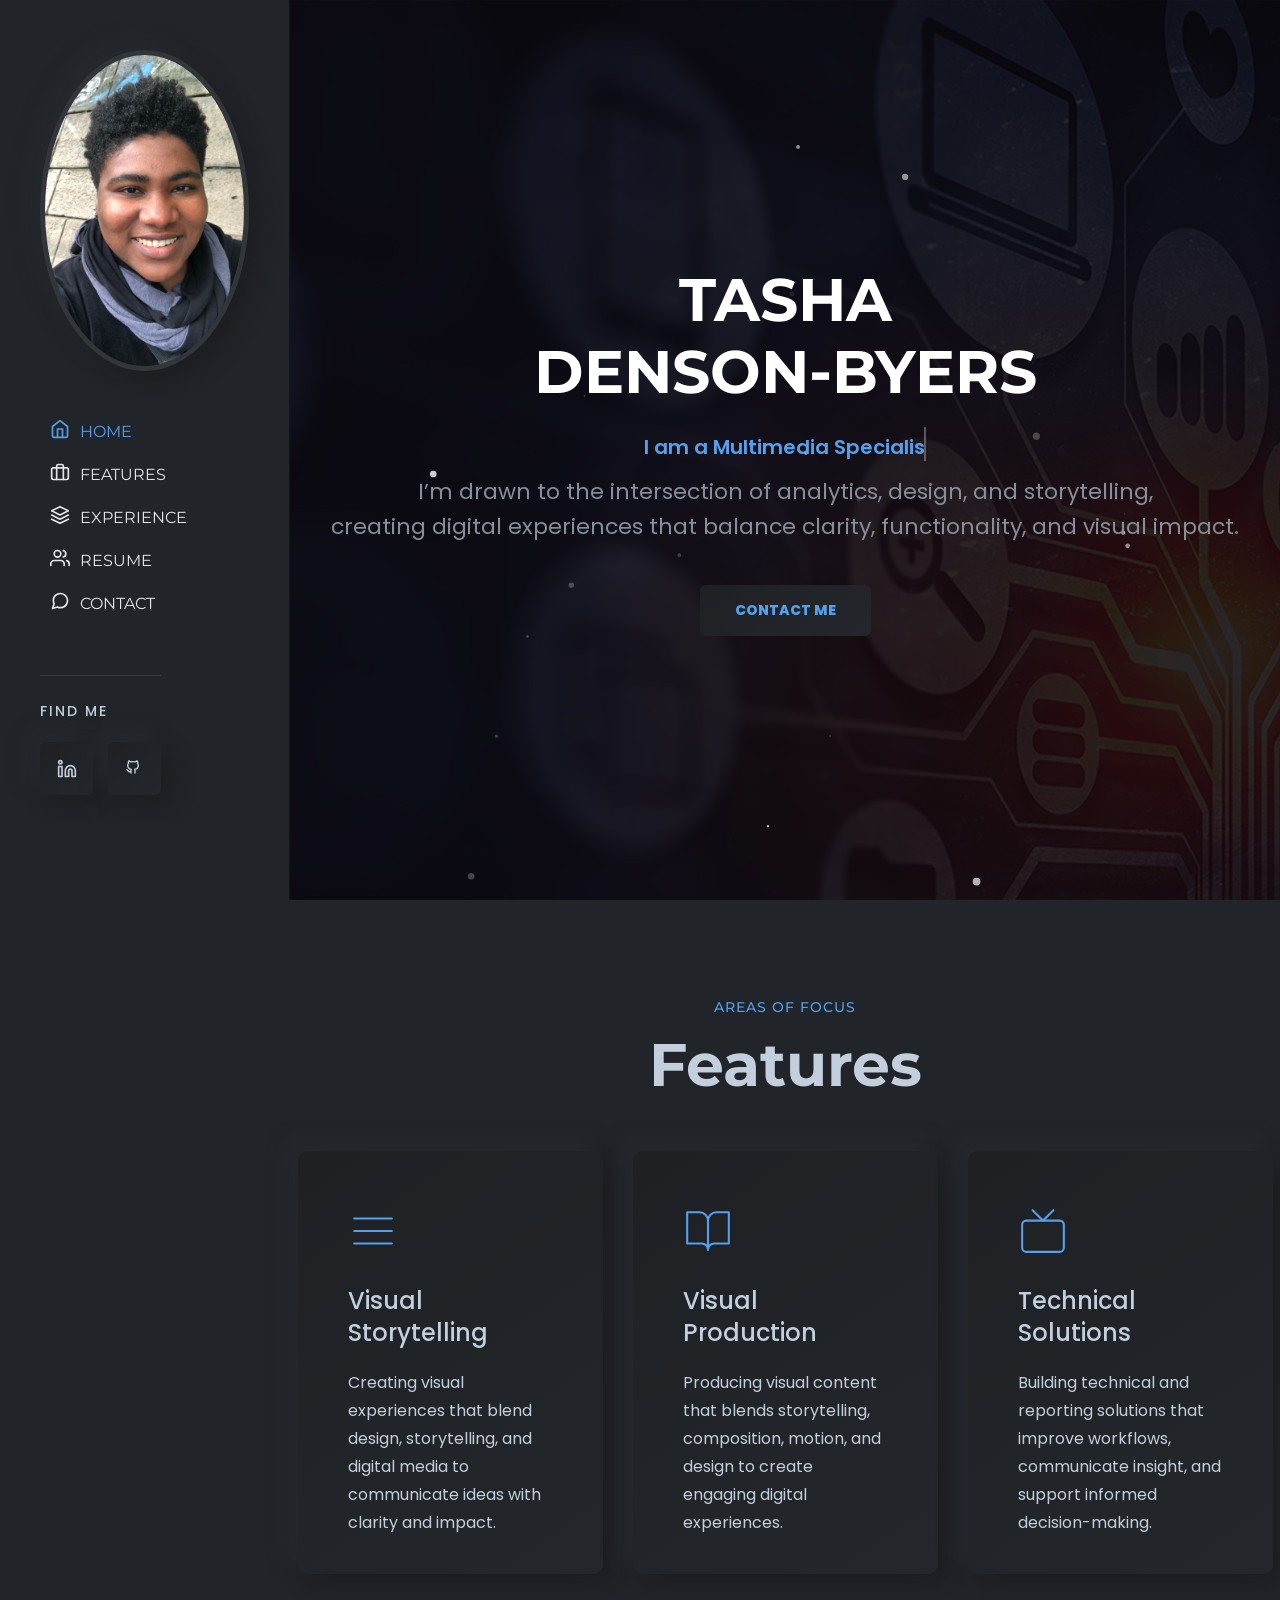
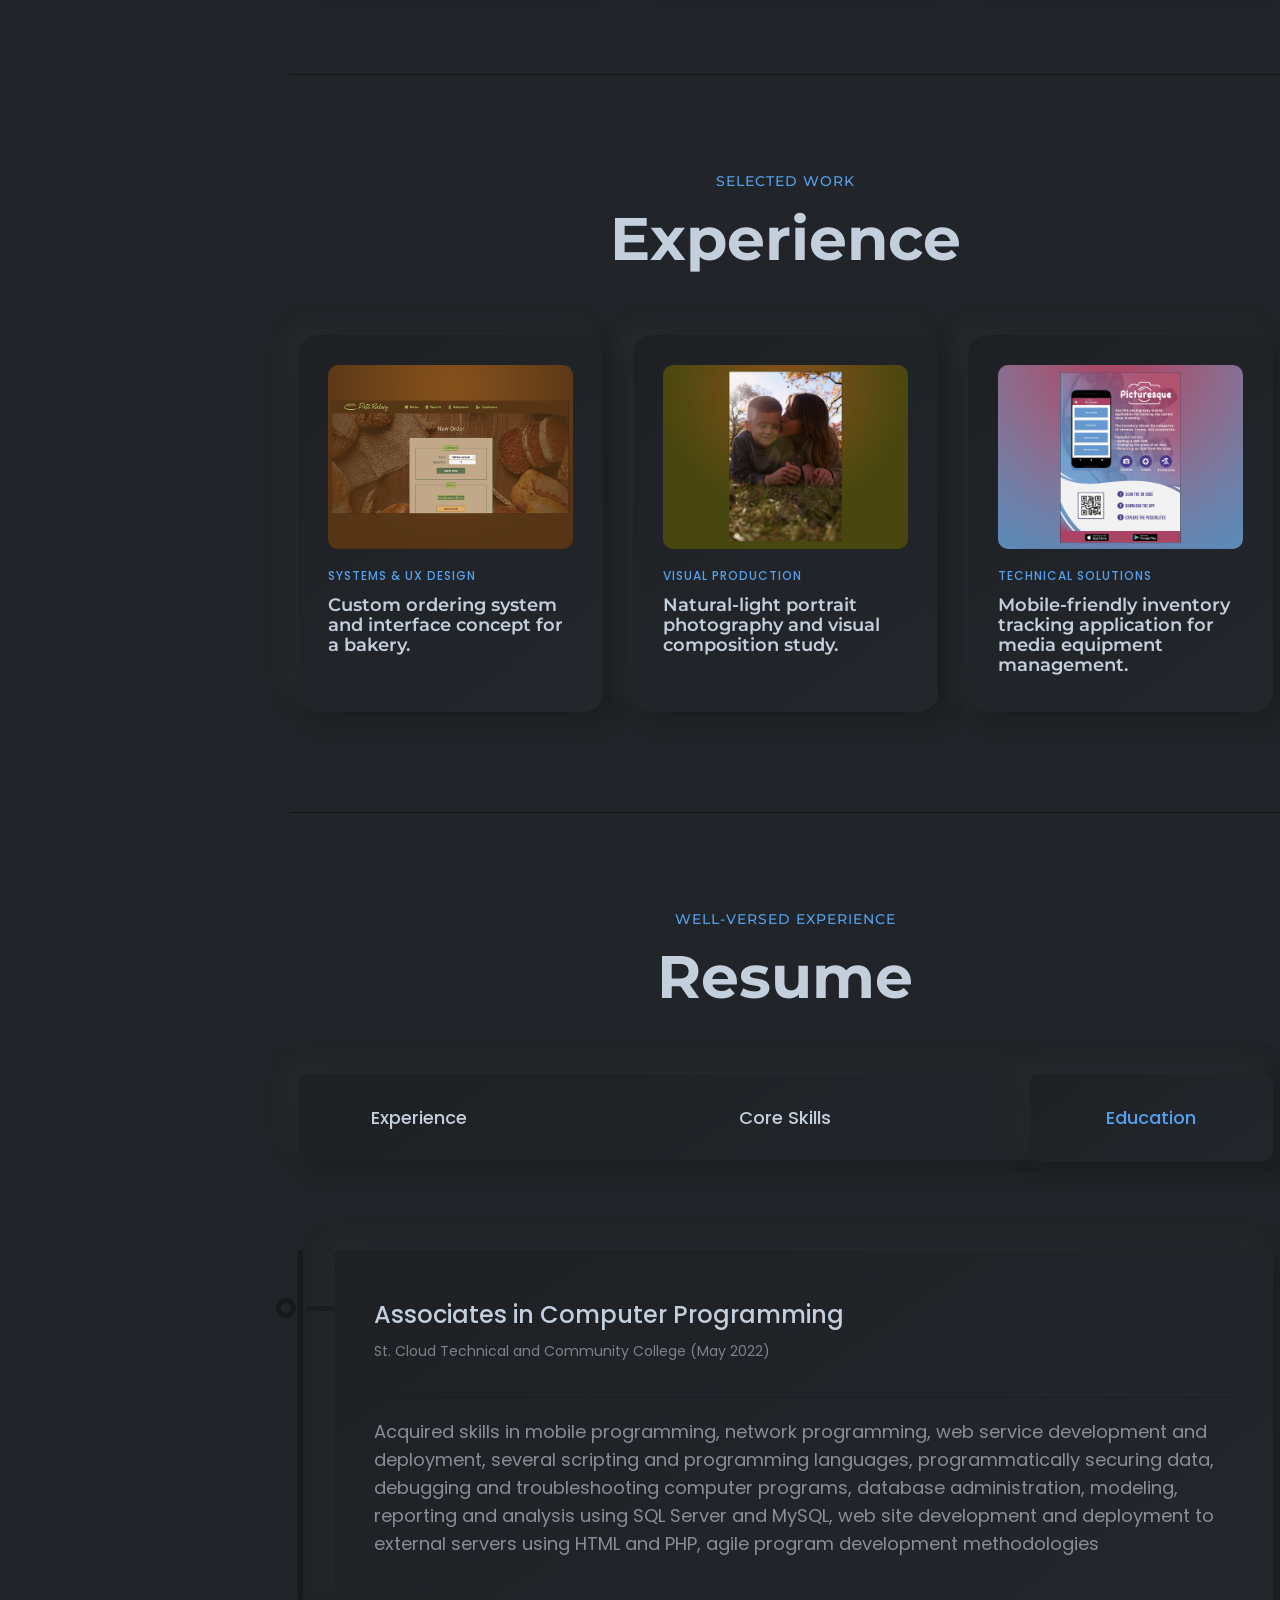
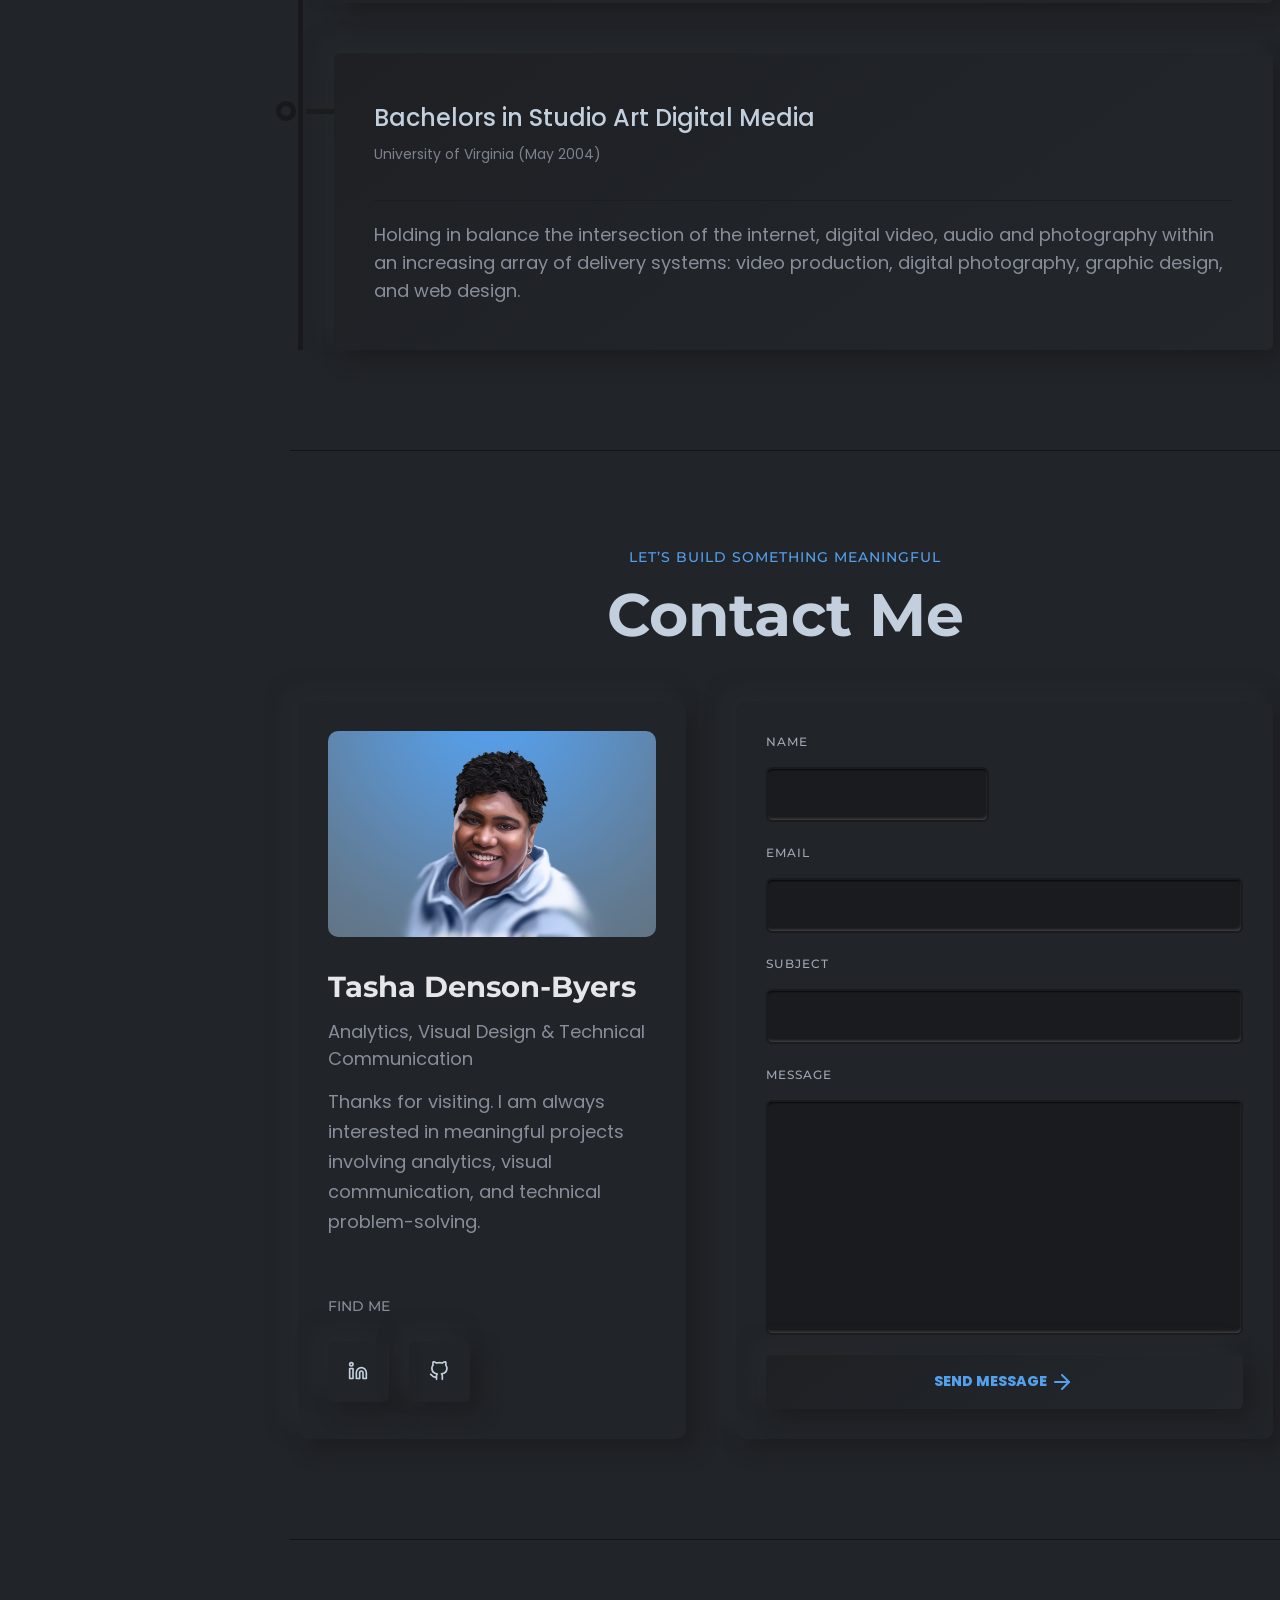
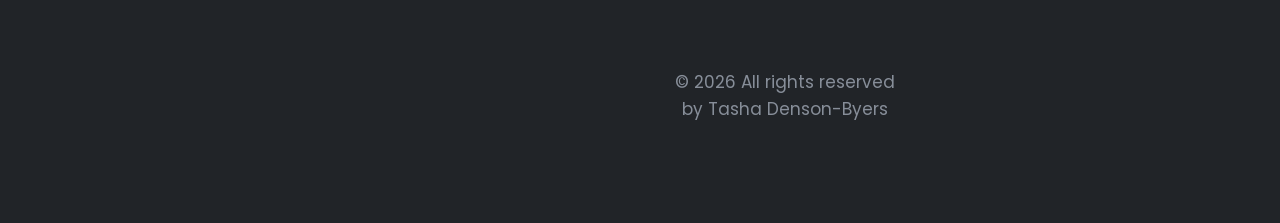
==== commit 75e14702: "Update index content" ====
--- a/index.html
+++ b/index.html
@@ -4,7 +4,7 @@
 <head>
     <meta charset="utf-8">
     <meta http-equiv="x-ua-compatible" content="ie=edge">
-    <title>Tasha Denson-Byers || Multimedia Specialist</title>
+    <title>Tasha Denson-Byers | Analytics & Multimedia Professional</title>
     <meta name="robots" content="noindex, follow" />
     <meta name="description" content="">
     <meta name="viewport" content="width=device-width, initial-scale=1, shrink-to-fit=no">
@@ -361,14 +361,14 @@
                     <div class="col-lg-12">
                         <ul class="rn-nav-list nav nav-tabs" id="myTabs" role="tablist">
                              <li class="nav-item">
-                                <a class="nav-link" id="experience-tab" data-bs-toggle="tab" href="#experience" role="tab" aria-controls="experience" aria-selected="false">experience</a>
+                                <a class="nav-link" id="experience-tab" data-bs-toggle="tab" href="#experience" role="tab" aria-controls="experience" aria-selected="true">experience</a>
                             </li>                           
                             <li class="nav-item">
                                 <a class="nav-link" id="professional-tab" data-bs-toggle="tab" href="#professional" role="tab" aria-controls="professional" aria-selected="false">core
                                     Skills</a>
                             </li>
                             <li class="nav-item">
-                                <a class="nav-link active" id="education-tab" data-bs-toggle="tab" href="#education" role="tab" aria-controls="education" aria-selected="true">education</a>
+                                <a class="nav-link active" id="education-tab" data-bs-toggle="tab" href="#education" role="tab" aria-controls="education" aria-selected="false">education</a>
                             </li>
                         </ul>
 
@@ -785,7 +785,7 @@
                                 <p>Thanks for visiting. I am always interested in meaningful projects involving analytics, visual communication, and technical problem-solving.
                                 </p>
                                 <!-- <span class="phone">Phone: <a href="tel:01941043264">+01234567890</a></span> -->
-                                <span class="mail">Email: <a href="mailto:tasha@iamtashab.com">tasha[@]iamtashab.com</a></span>
+                                <!-- <span class="mail">Email: <a href="mailto:tasha@iamtashab.com">tasha[@]iamtashab.com</a></span> -->
                             </div>
                             <div class="social-area">
                                 <div class="name">FIND ME</div>
@@ -804,7 +804,7 @@
 
                                     <div class="col-lg-6">
                                         <div class="form-group">
-                                            <label for="contact-name">Your Name</label>
+                                            <label for="contact-name">Name</label>
                                             <input class="form-control form-control-lg" name="contact-name" id="contact-name" type="text">
                                         </div>
                                     </div>
@@ -890,10 +890,10 @@
                             <div class="col-lg-6">
                                 <div class="text-content">
                                     <h3>
-                                        <span>Featured - Pat's Bakery</span> Multimedia Specialist
+                                        <span>Pat's Bakery</span> - Systems & UX Design
                                     </h3>
-                                    <p class="mb--30">Pat runs a bakery producing a limited number of items. Pat and her staff take orders by phone and email. Pat wanted a computerized system for order tracking.</p>
-                                    <p>Myself and four others converted Pat’s ordering system from paper to a web application with reporting tools for daily, weekly, and monthly sales.</p>
+                                    <p class="mb--30">Designed a custom web-based ordering workflow for a bakery business transitioning from manual phone and email order management to a centralized digital system.</p>
+                                    <p>Collaborated with a small development team to create an ordering and reporting platform supporting order tracking, workflow organization, and daily, weekly, and monthly sales reporting.</p>
                                     <!-- <div class="button-group mt--20">
                                         <a href="#" class="rn-btn thumbs-icon">
                                             <span>LIKE THIS</span>
@@ -938,10 +938,10 @@
                             <div class="col-lg-6">
                                 <div class="text-content">
                                     <h3>
-                                        <span>Featured - Rachel's Photoshoot</span> Image Editing
+                                        <span>Rachel's Photoshoot</span> - Visual Production
                                     </h3>
-                                    <p class="mb--30">Rachel and her family wanted to capture some memories on a warm fall day.</p>
-                                    <p>After having some conversation about locations, we ultimately decided to photograph in a nearby park.</p>
+                                    <p class="mb--30">Lifestyle portrait photography session focused on capturing natural interaction, seasonal atmosphere, and authentic visual storytelling.</p>
+                                    <p>Collaborated on location planning and composition to create warm, candid imagery using natural light and outdoor environmental elements.</p>
                                     <!-- <div class="button-group mt--20">
                                         <a href="#" class="rn-btn thumbs-icon">
                                             <span>LIKE THIS</span>
@@ -986,10 +986,10 @@
                             <div class="col-lg-6">
                                 <div class="text-content">
                                     <h3>
-                                        <span>Featured - Picturesque Mobile Application</span> Developer
+                                        <span>Picturesque Mobile Application</span> - Technical Solutions
                                     </h3>
-                                    <p class="mb--30">Picturesque is a mobile application developed to track the inventory of a camera shop.</p>
-                                    <p>With some teamwork from colleagues, we were able to develop an application that allows detailed modifications of cameras, lenses, and accessories.</p>
+                                    <p class="mb--30">Developed a mobile-friendly inventory management application supporting camera equipment tracking and organizational workflows for a photography retail environment.</p>
+                                    <p>Worked collaboratively to design and implement inventory functionality for cameras, lenses, and multimedia accessories with an emphasis on usability and operational efficiency.</p>
                                     <!-- <div class="button-group mt--20">
                                         <a href="#" class="rn-btn thumbs-icon">
                                             <span>LIKE THIS</span>
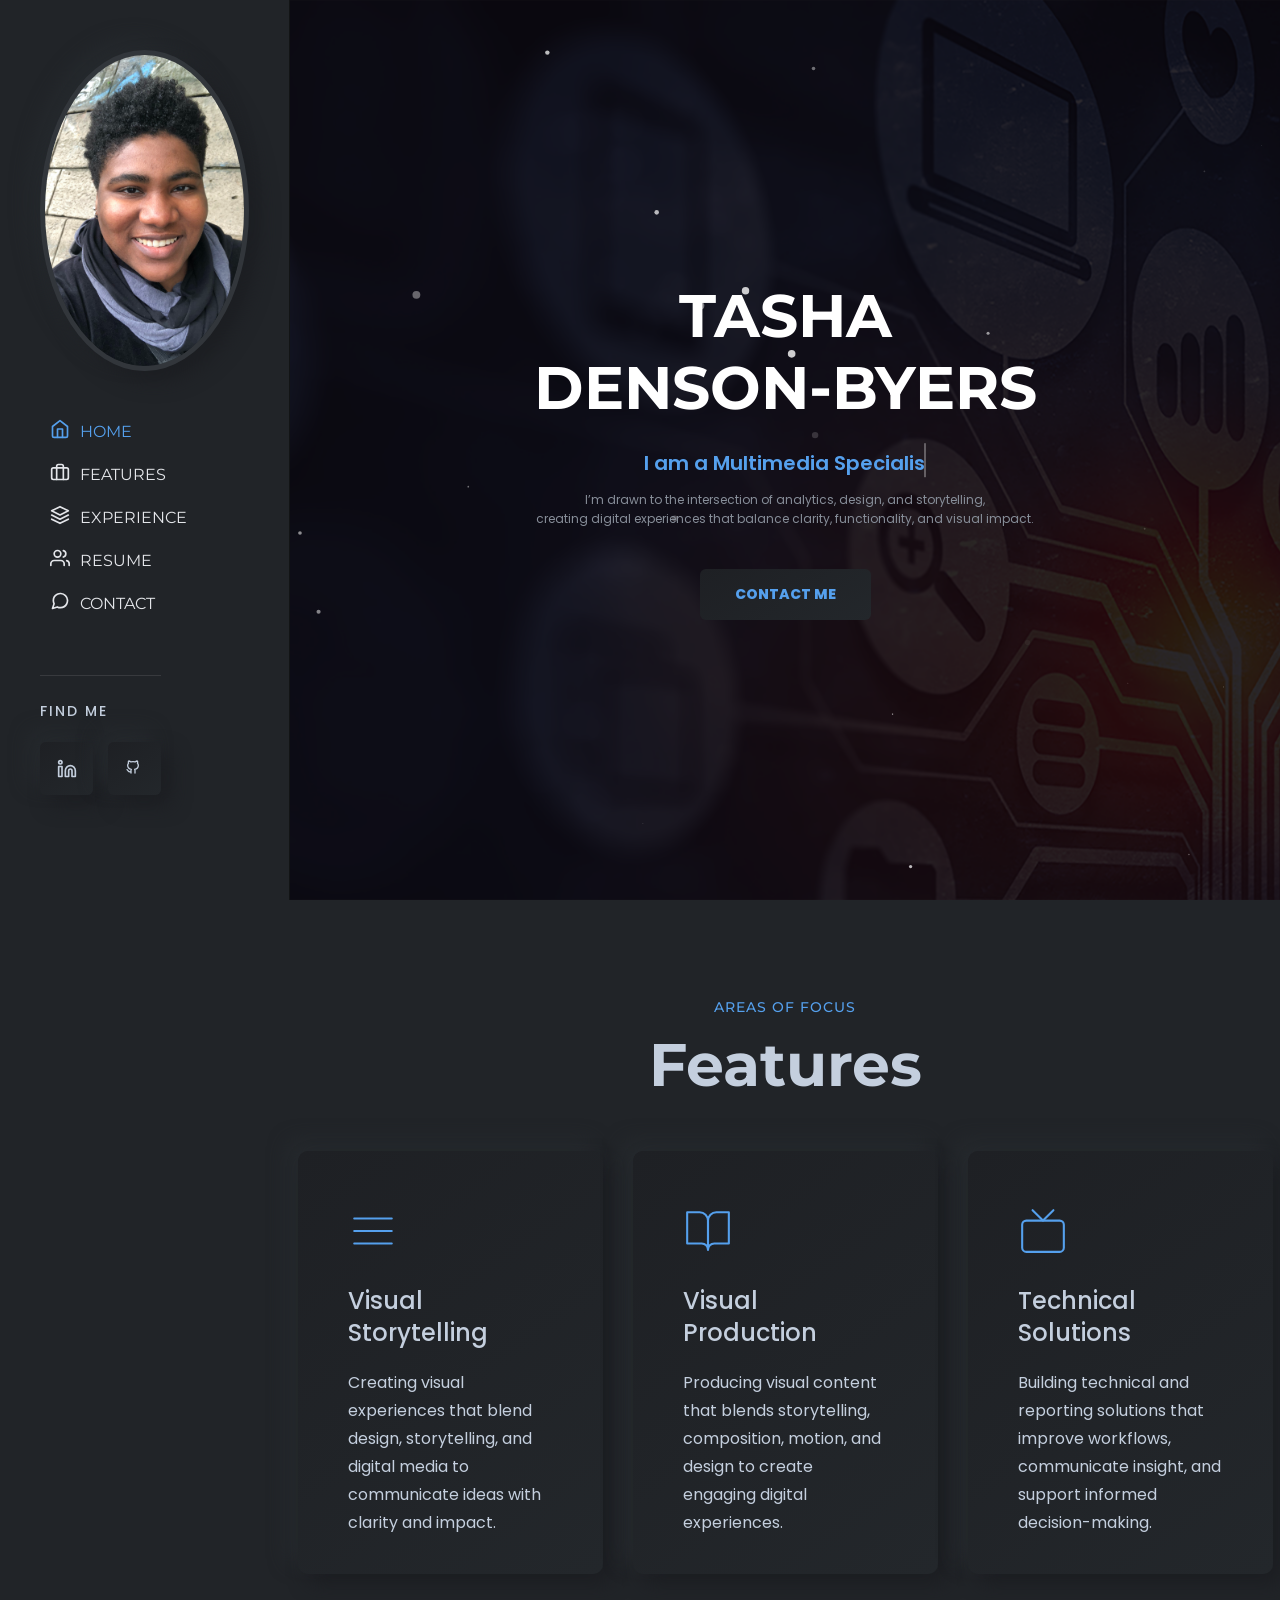
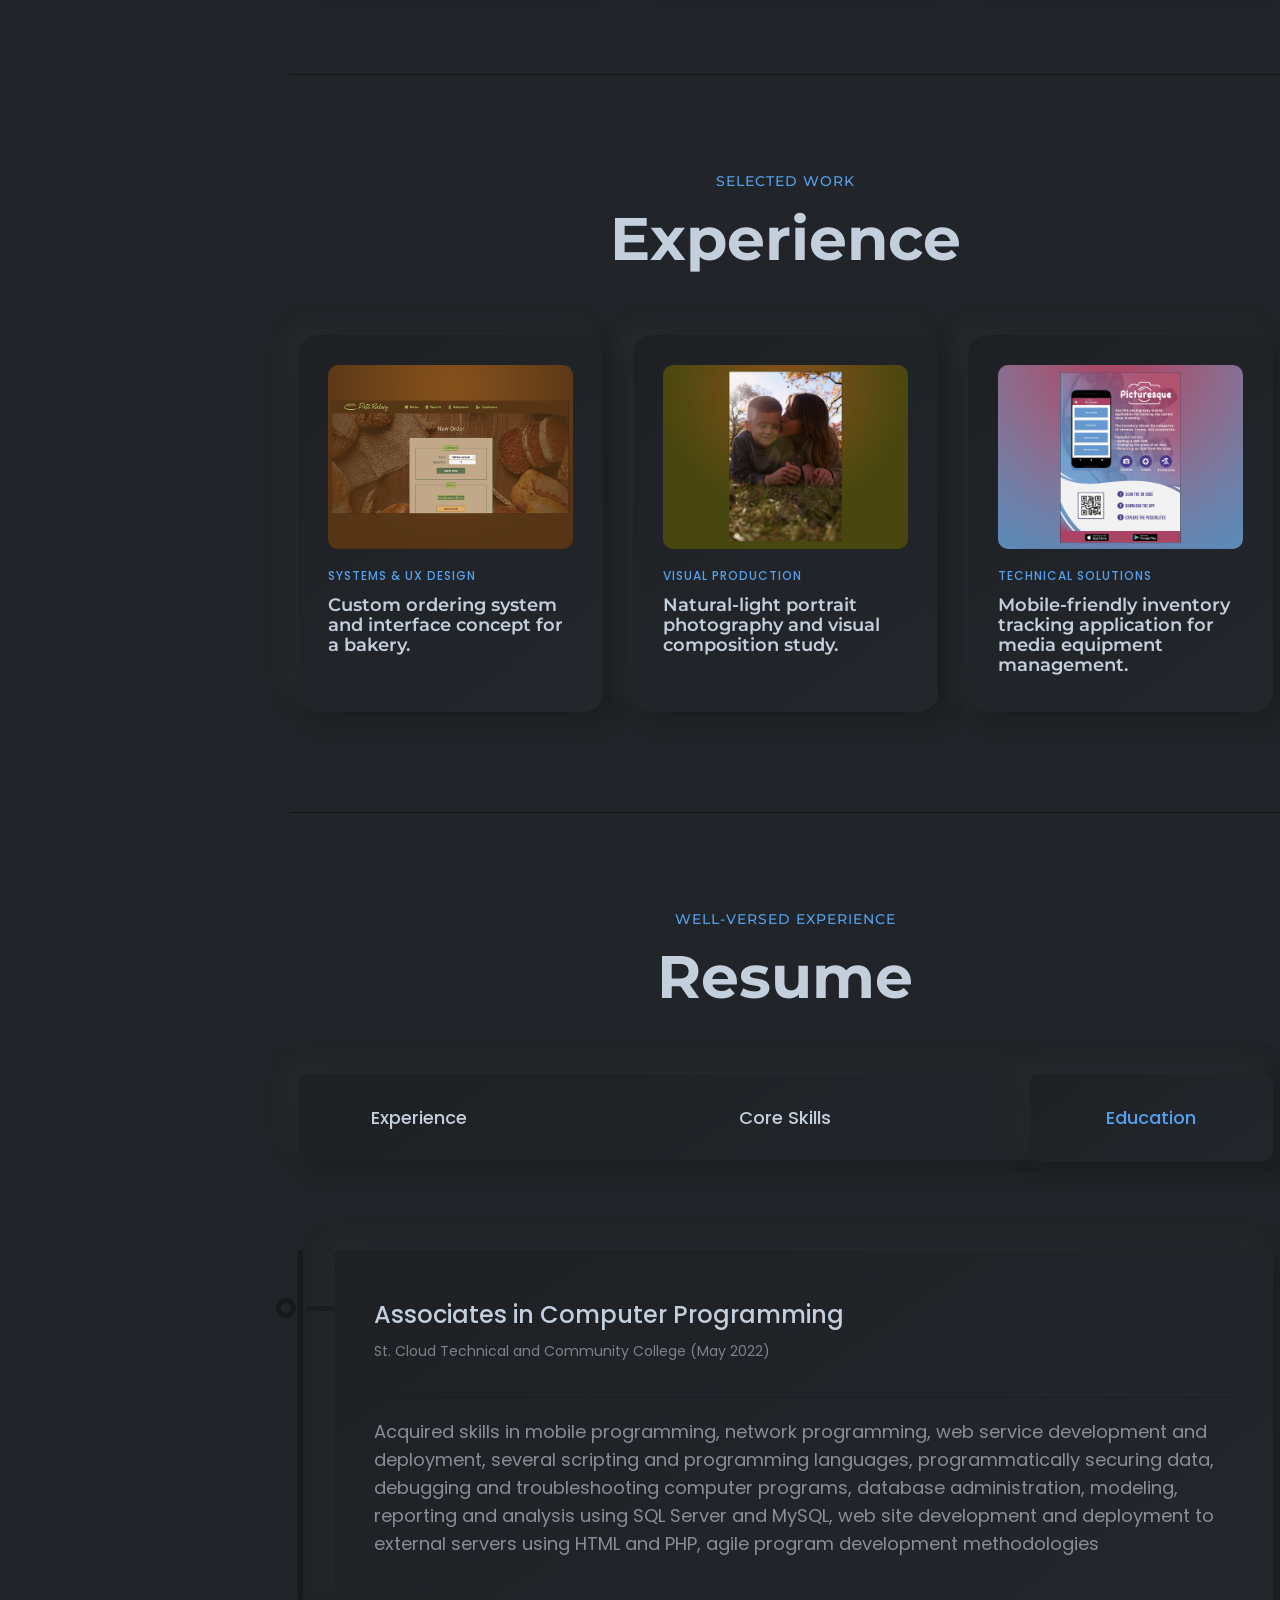
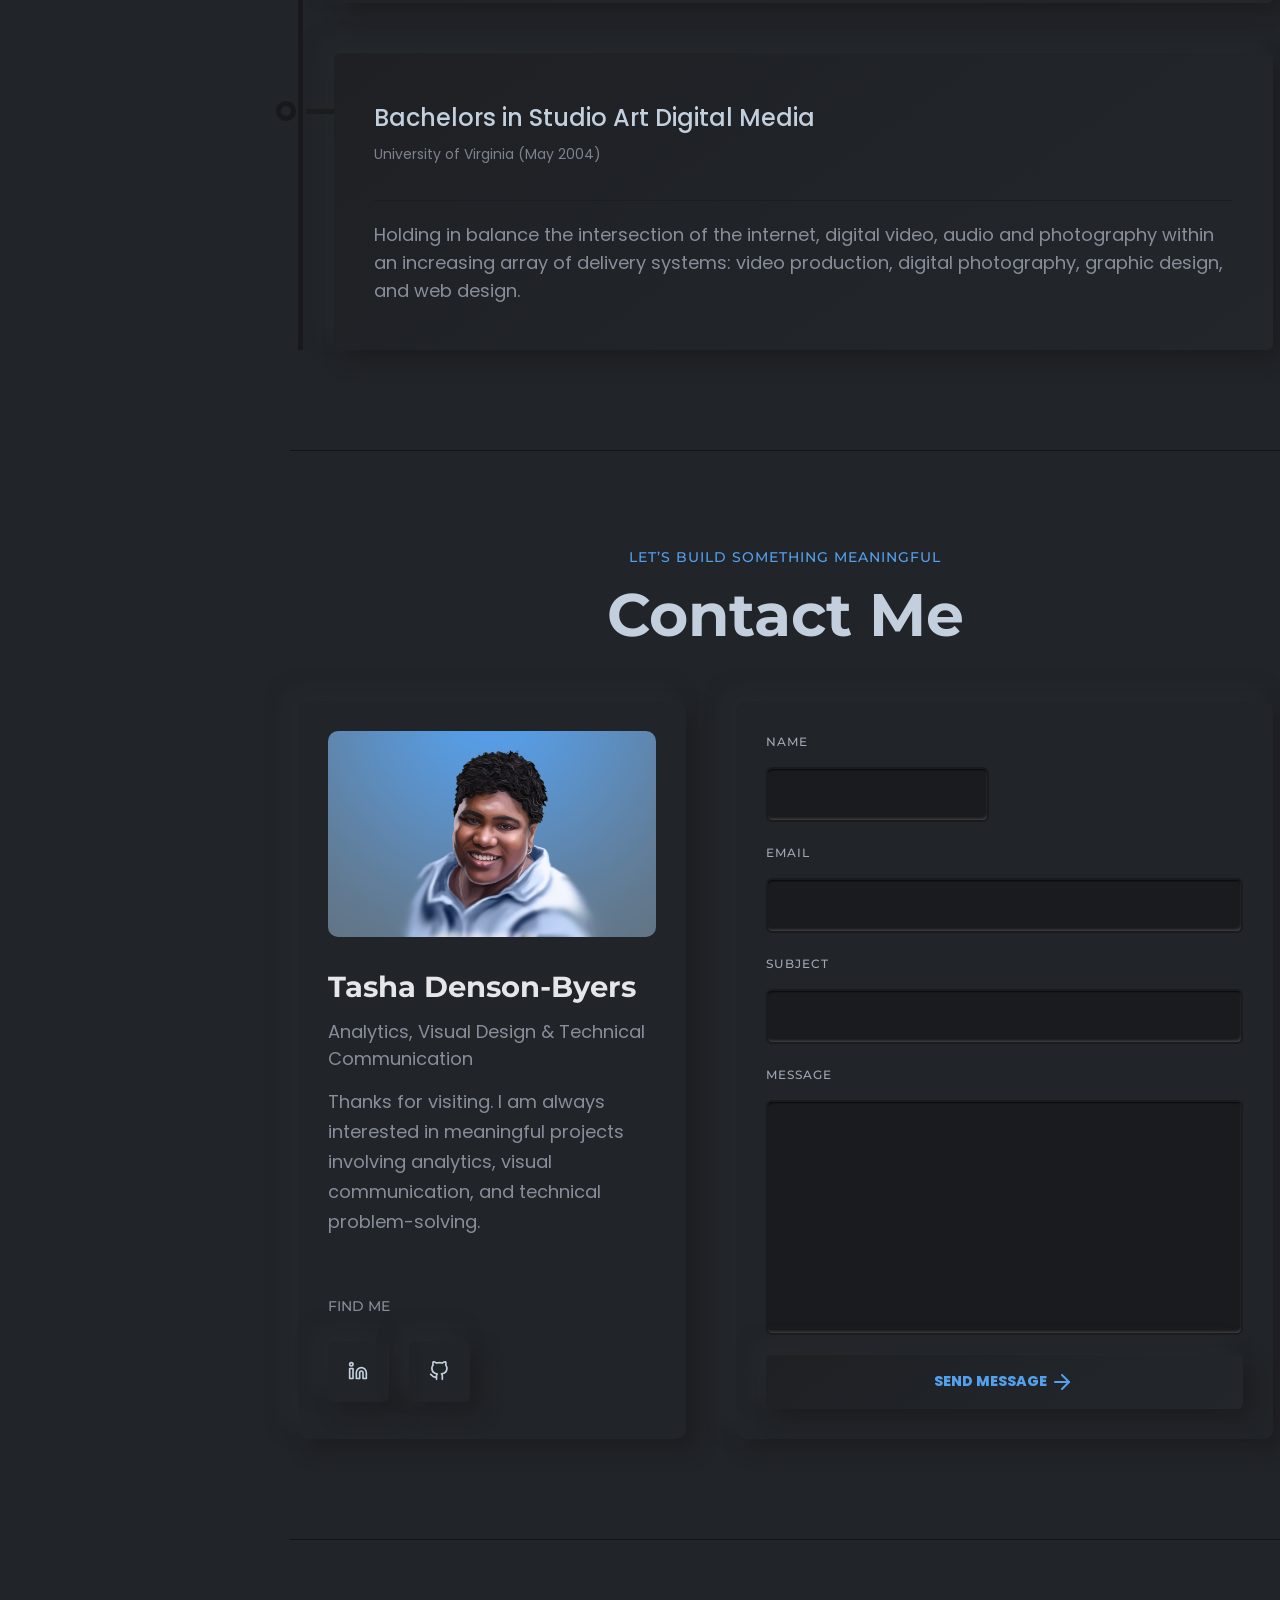
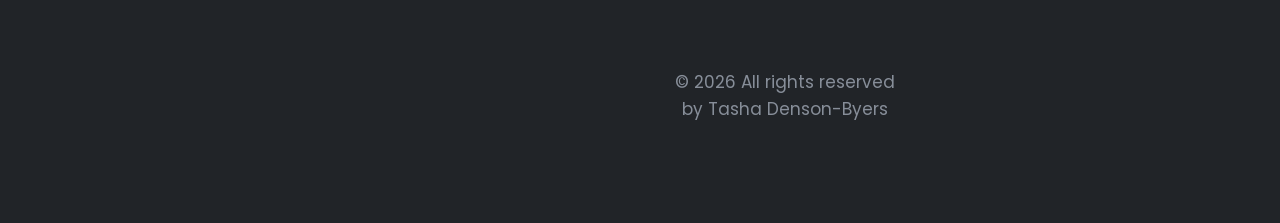
==== commit 797e0ad1: "Reduce font size of intro to 12px" ====
--- a/index.html
+++ b/index.html
@@ -167,7 +167,7 @@
                                 </span>
                             </span>
                             <!-- type headline end -->
-                             <p class="description">I’m drawn to the intersection of analytics, design, and storytelling,<br>
+                             <p class="description" style="font-size: 12px;">I’m drawn to the intersection of analytics, design, and storytelling,<br>
                                 creating digital experiences that balance clarity, functionality, and visual impact.</p>
                             <div class="button-area">
                                 <a class="rn-btn shadow-none" href="#contacts"><span>CONTACT ME</span></a>
@@ -890,7 +890,7 @@
                             <div class="col-lg-6">
                                 <div class="text-content">
                                     <h3>
-                                        <span>Pat's Bakery</span> - Systems & UX Design
+                                        <span>Pat's Bakery</span> Systems & UX Design
                                     </h3>
                                     <p class="mb--30">Designed a custom web-based ordering workflow for a bakery business transitioning from manual phone and email order management to a centralized digital system.</p>
                                     <p>Collaborated with a small development team to create an ordering and reporting platform supporting order tracking, workflow organization, and daily, weekly, and monthly sales reporting.</p>
@@ -938,7 +938,7 @@
                             <div class="col-lg-6">
                                 <div class="text-content">
                                     <h3>
-                                        <span>Rachel's Photoshoot</span> - Visual Production
+                                        <span>Rachel's Photoshoot</span> Visual Production
                                     </h3>
                                     <p class="mb--30">Lifestyle portrait photography session focused on capturing natural interaction, seasonal atmosphere, and authentic visual storytelling.</p>
                                     <p>Collaborated on location planning and composition to create warm, candid imagery using natural light and outdoor environmental elements.</p>
@@ -986,7 +986,7 @@
                             <div class="col-lg-6">
                                 <div class="text-content">
                                     <h3>
-                                        <span>Picturesque Mobile Application</span> - Technical Solutions
+                                        <span>Picturesque Mobile Application</span> Technical Solutions
                                     </h3>
                                     <p class="mb--30">Developed a mobile-friendly inventory management application supporting camera equipment tracking and organizational workflows for a photography retail environment.</p>
                                     <p>Worked collaboratively to design and implement inventory functionality for cameras, lenses, and multimedia accessories with an emphasis on usability and operational efficiency.</p>
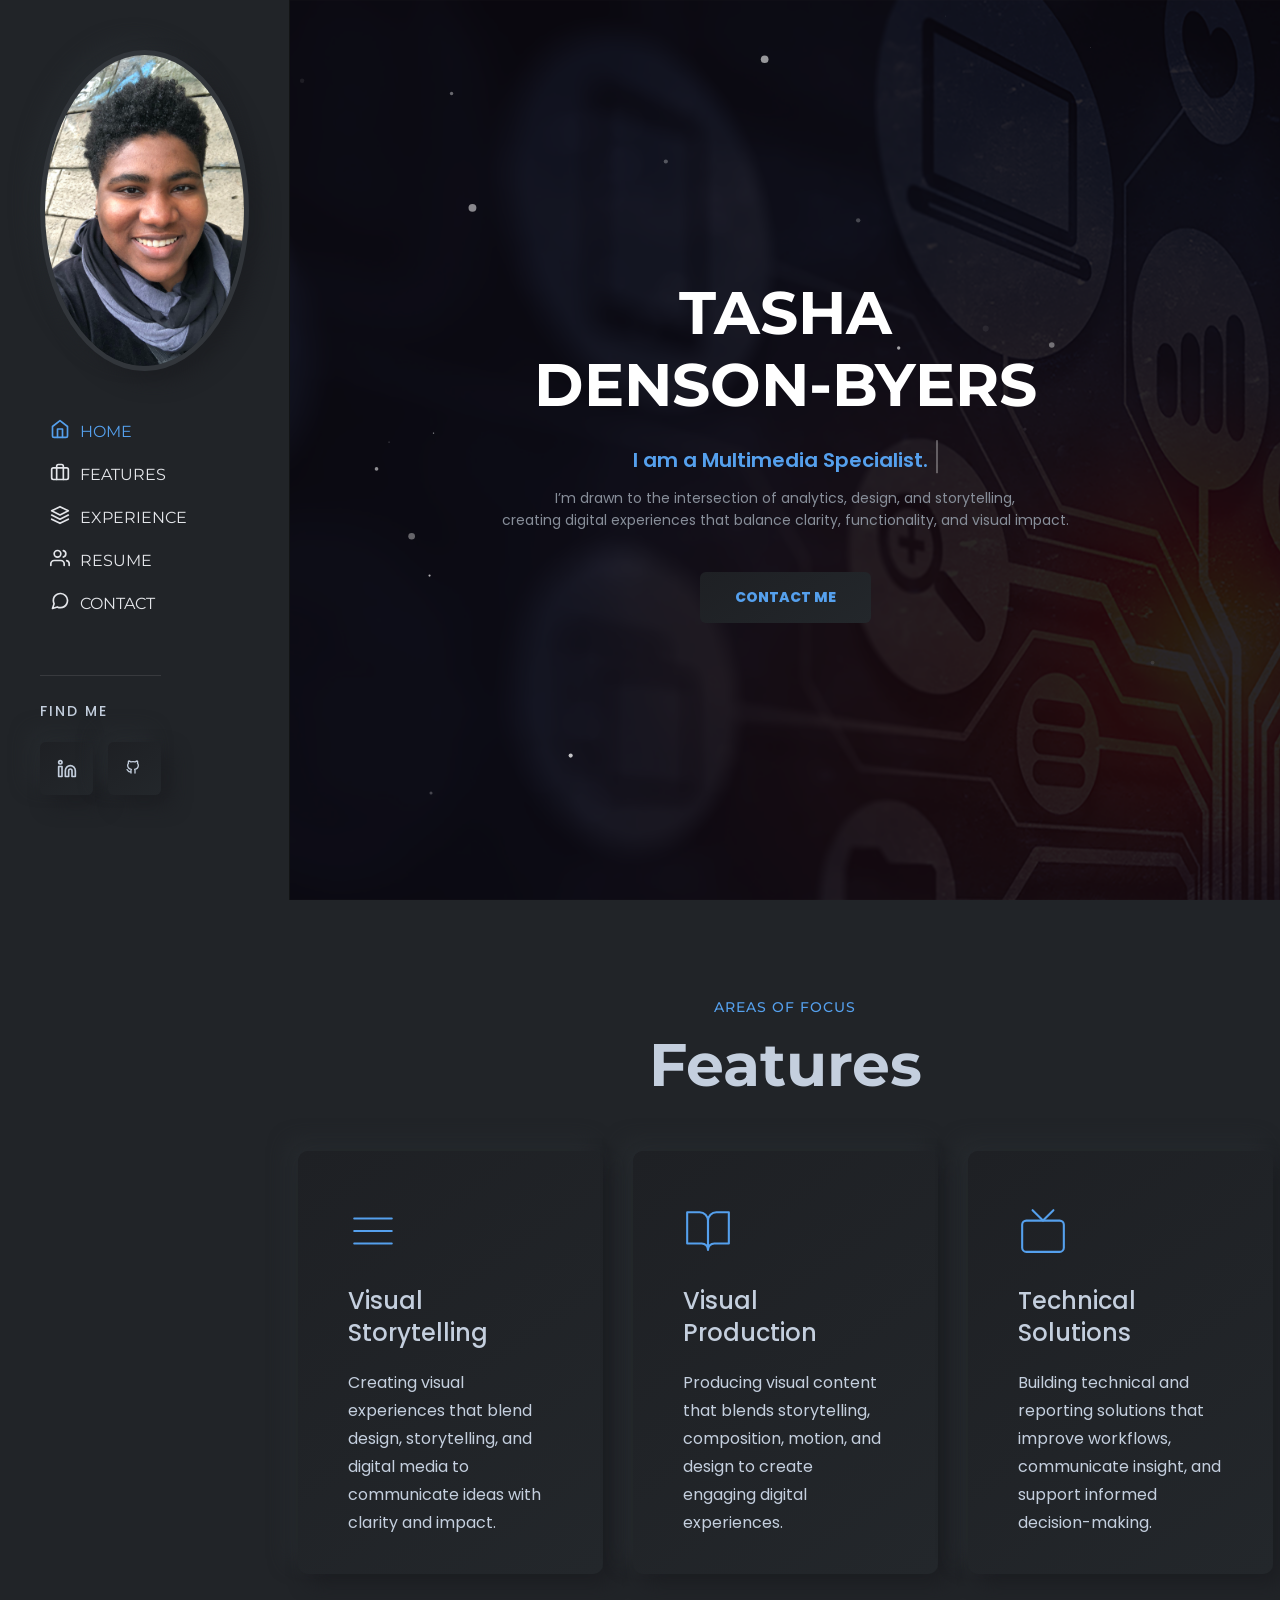
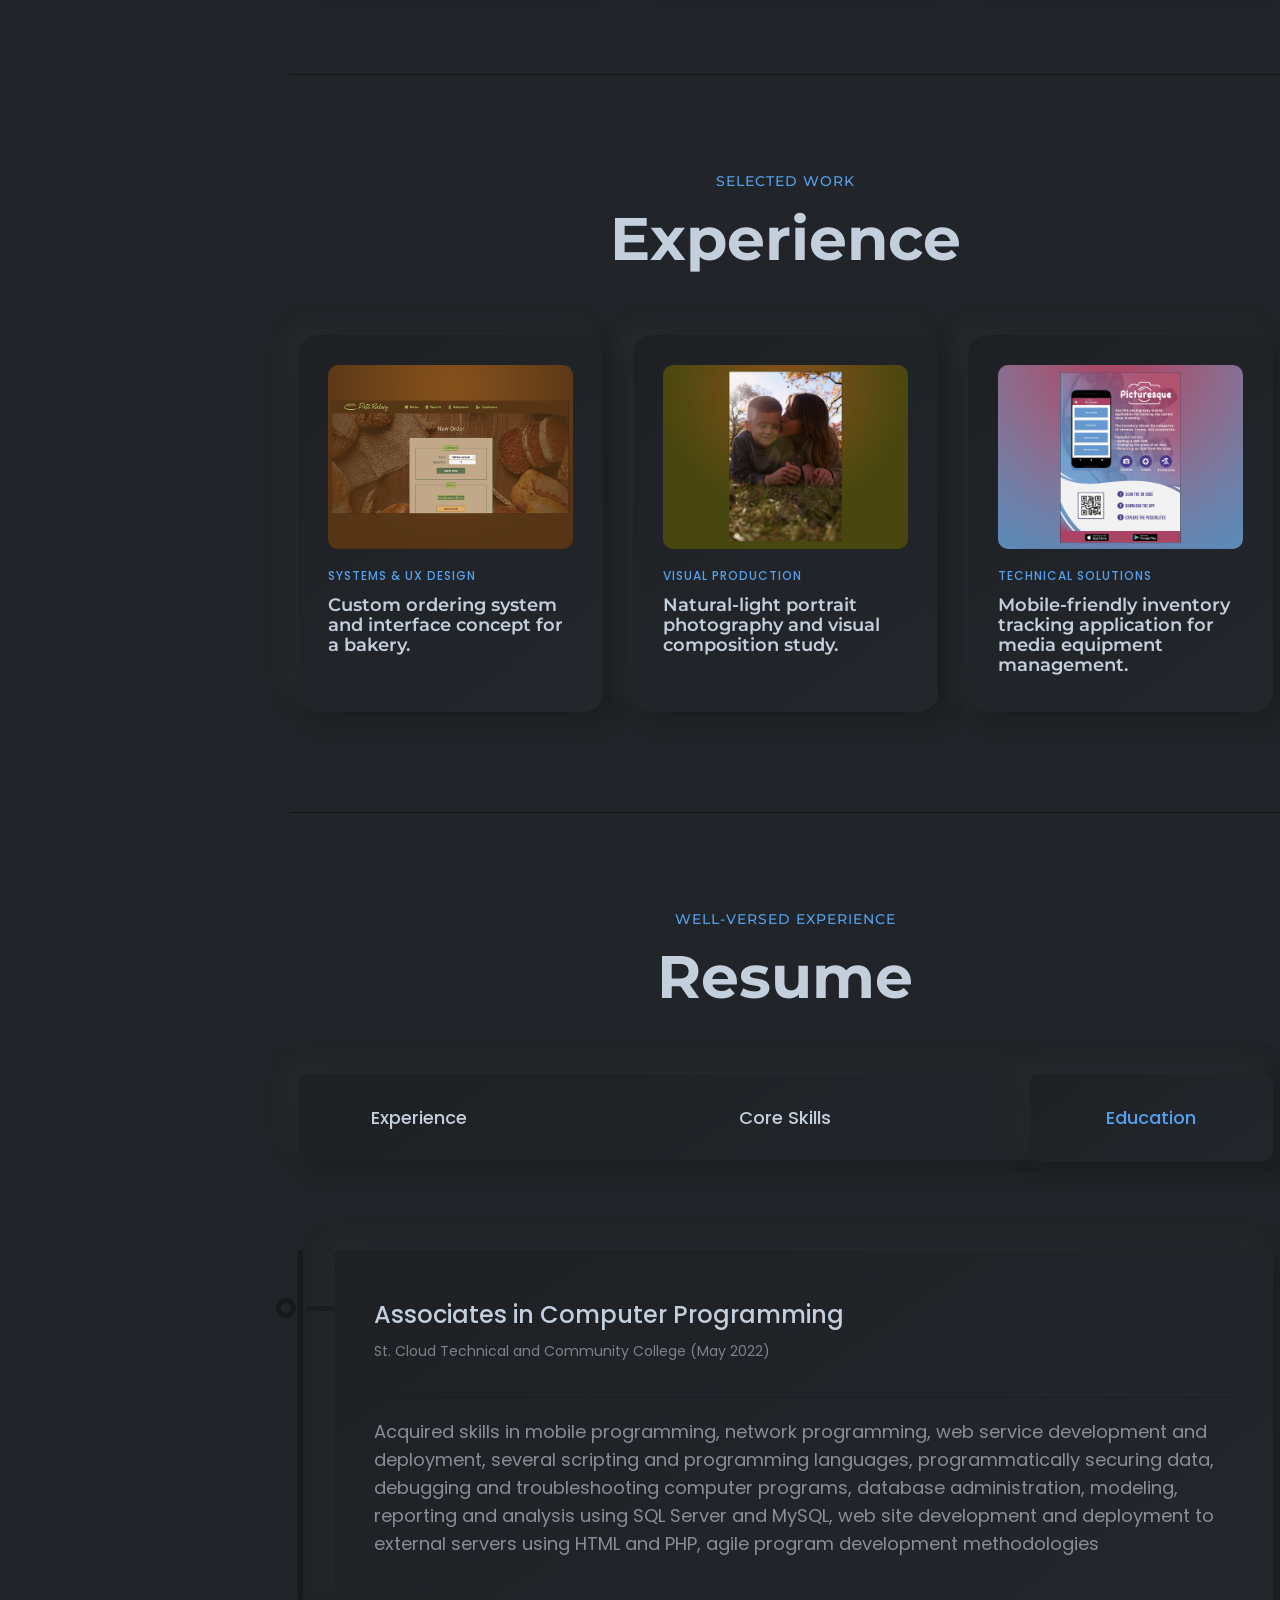
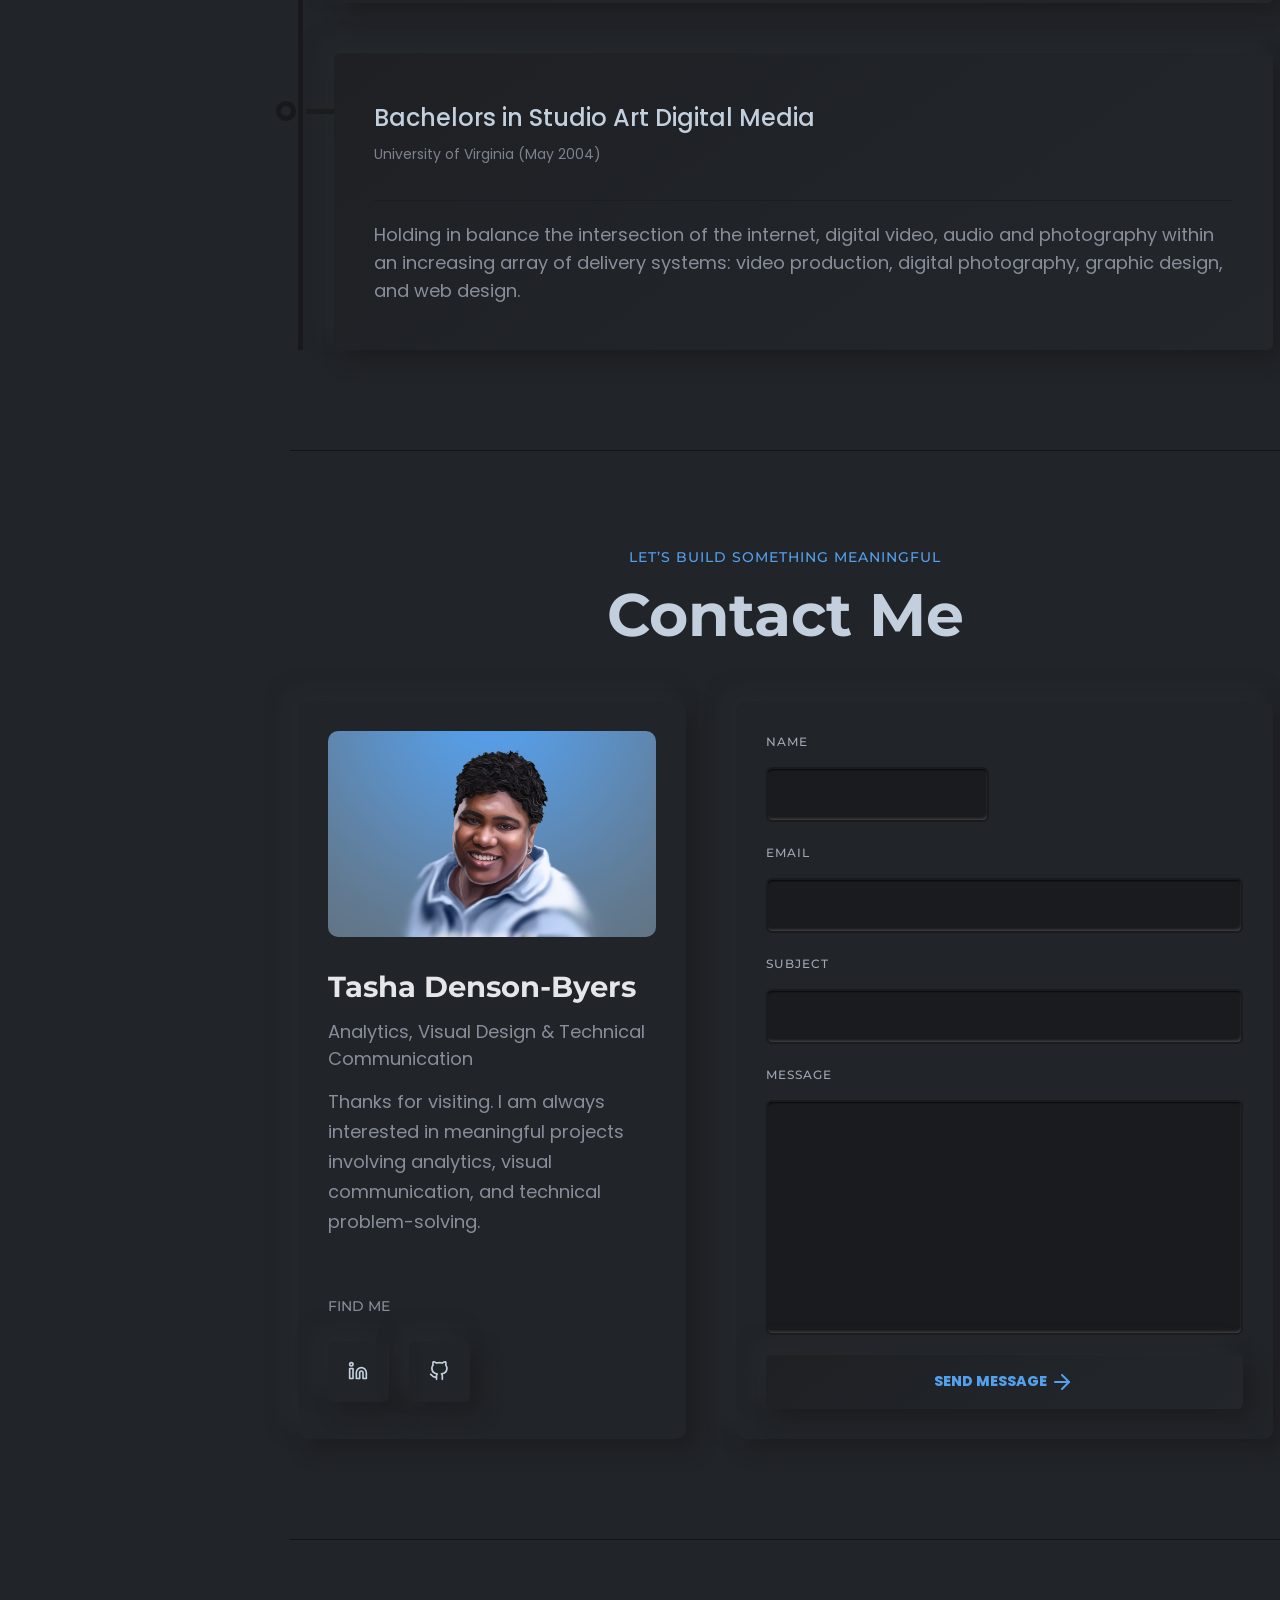
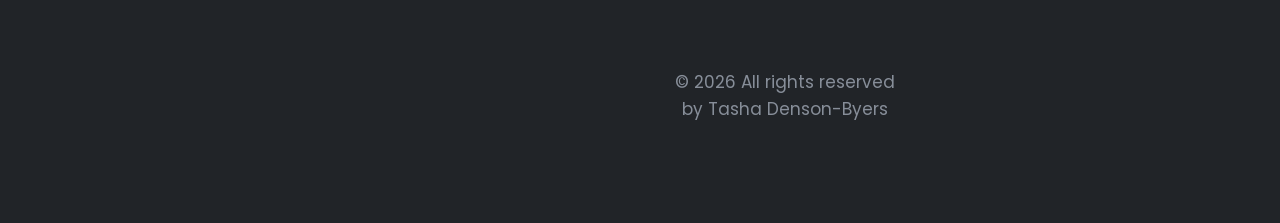
==== commit 2190bd76: "Increased font size to 14px" ====
--- a/index.html
+++ b/index.html
@@ -167,7 +167,7 @@
                                 </span>
                             </span>
                             <!-- type headline end -->
-                             <p class="description" style="font-size: 12px;">I’m drawn to the intersection of analytics, design, and storytelling,<br>
+                             <p class="description" style="font-size: 14px;">I’m drawn to the intersection of analytics, design, and storytelling,<br>
                                 creating digital experiences that balance clarity, functionality, and visual impact.</p>
                             <div class="button-area">
                                 <a class="rn-btn shadow-none" href="#contacts"><span>CONTACT ME</span></a>
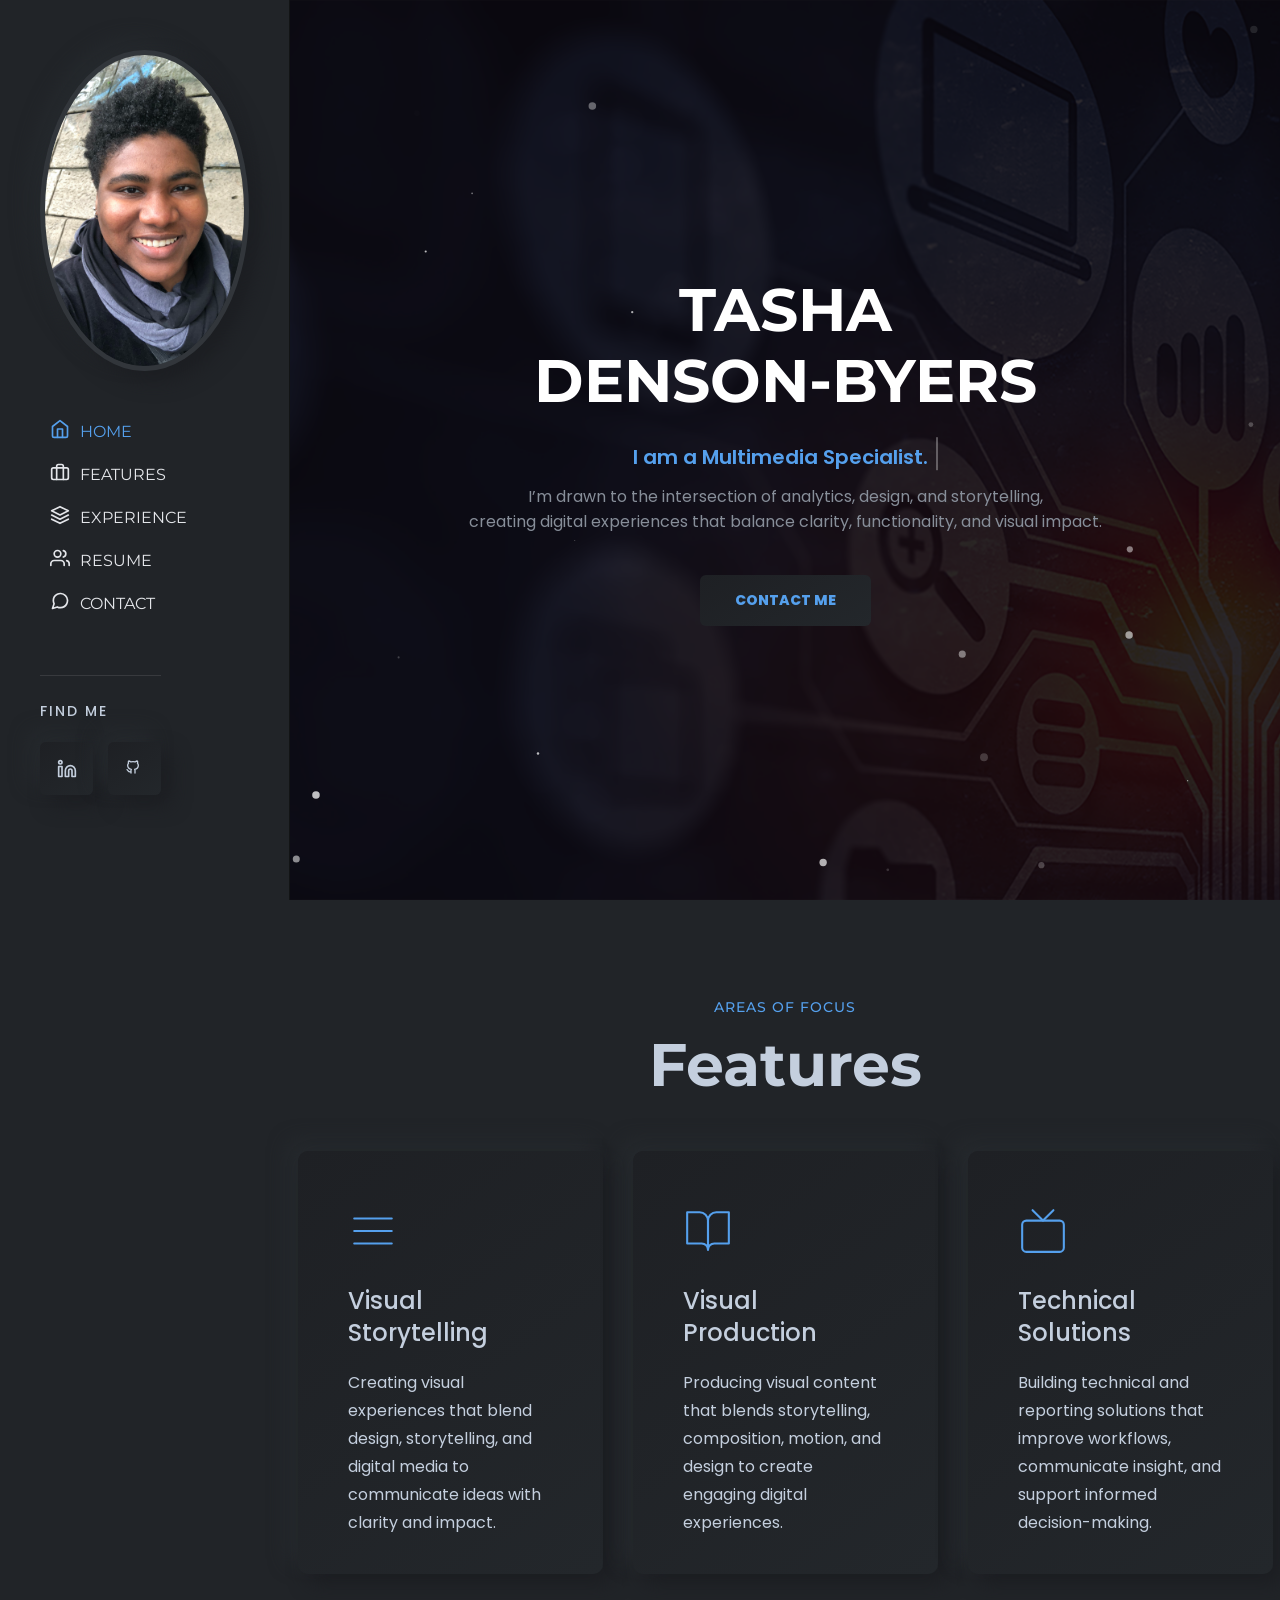
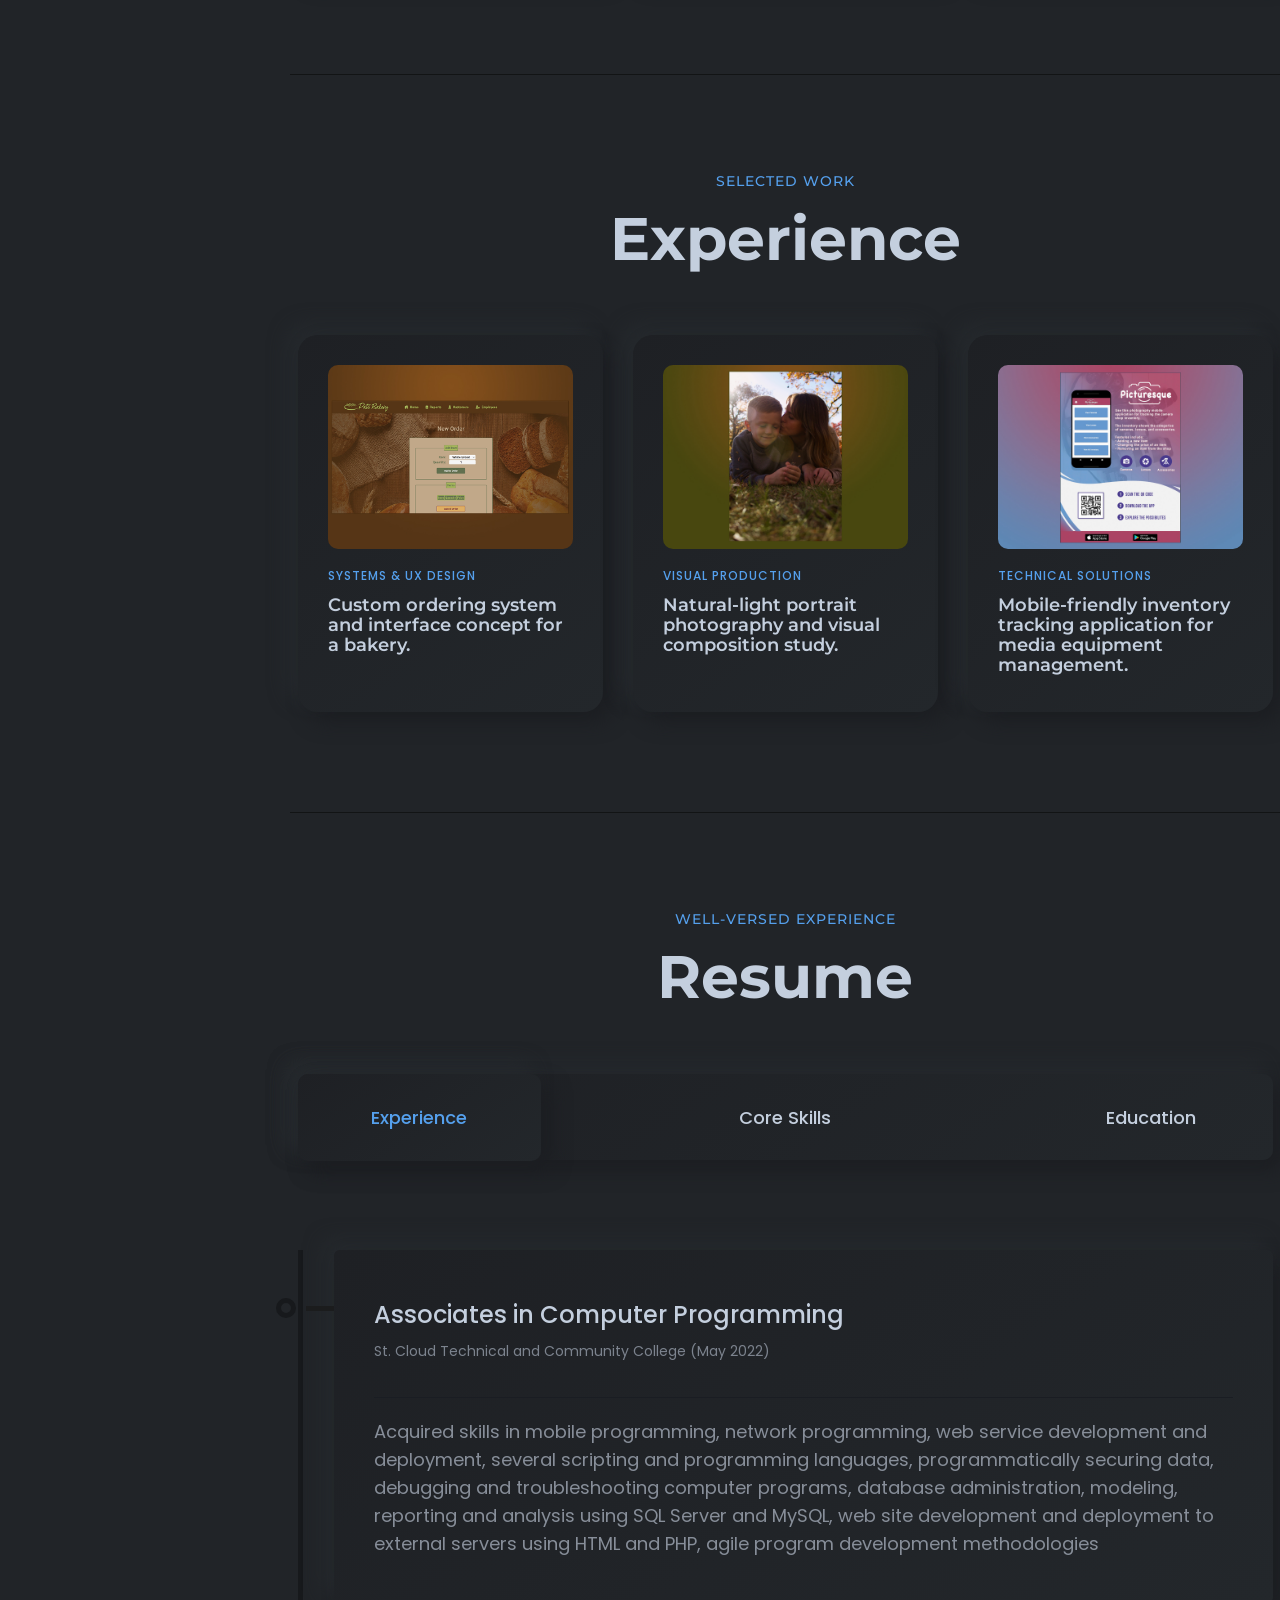
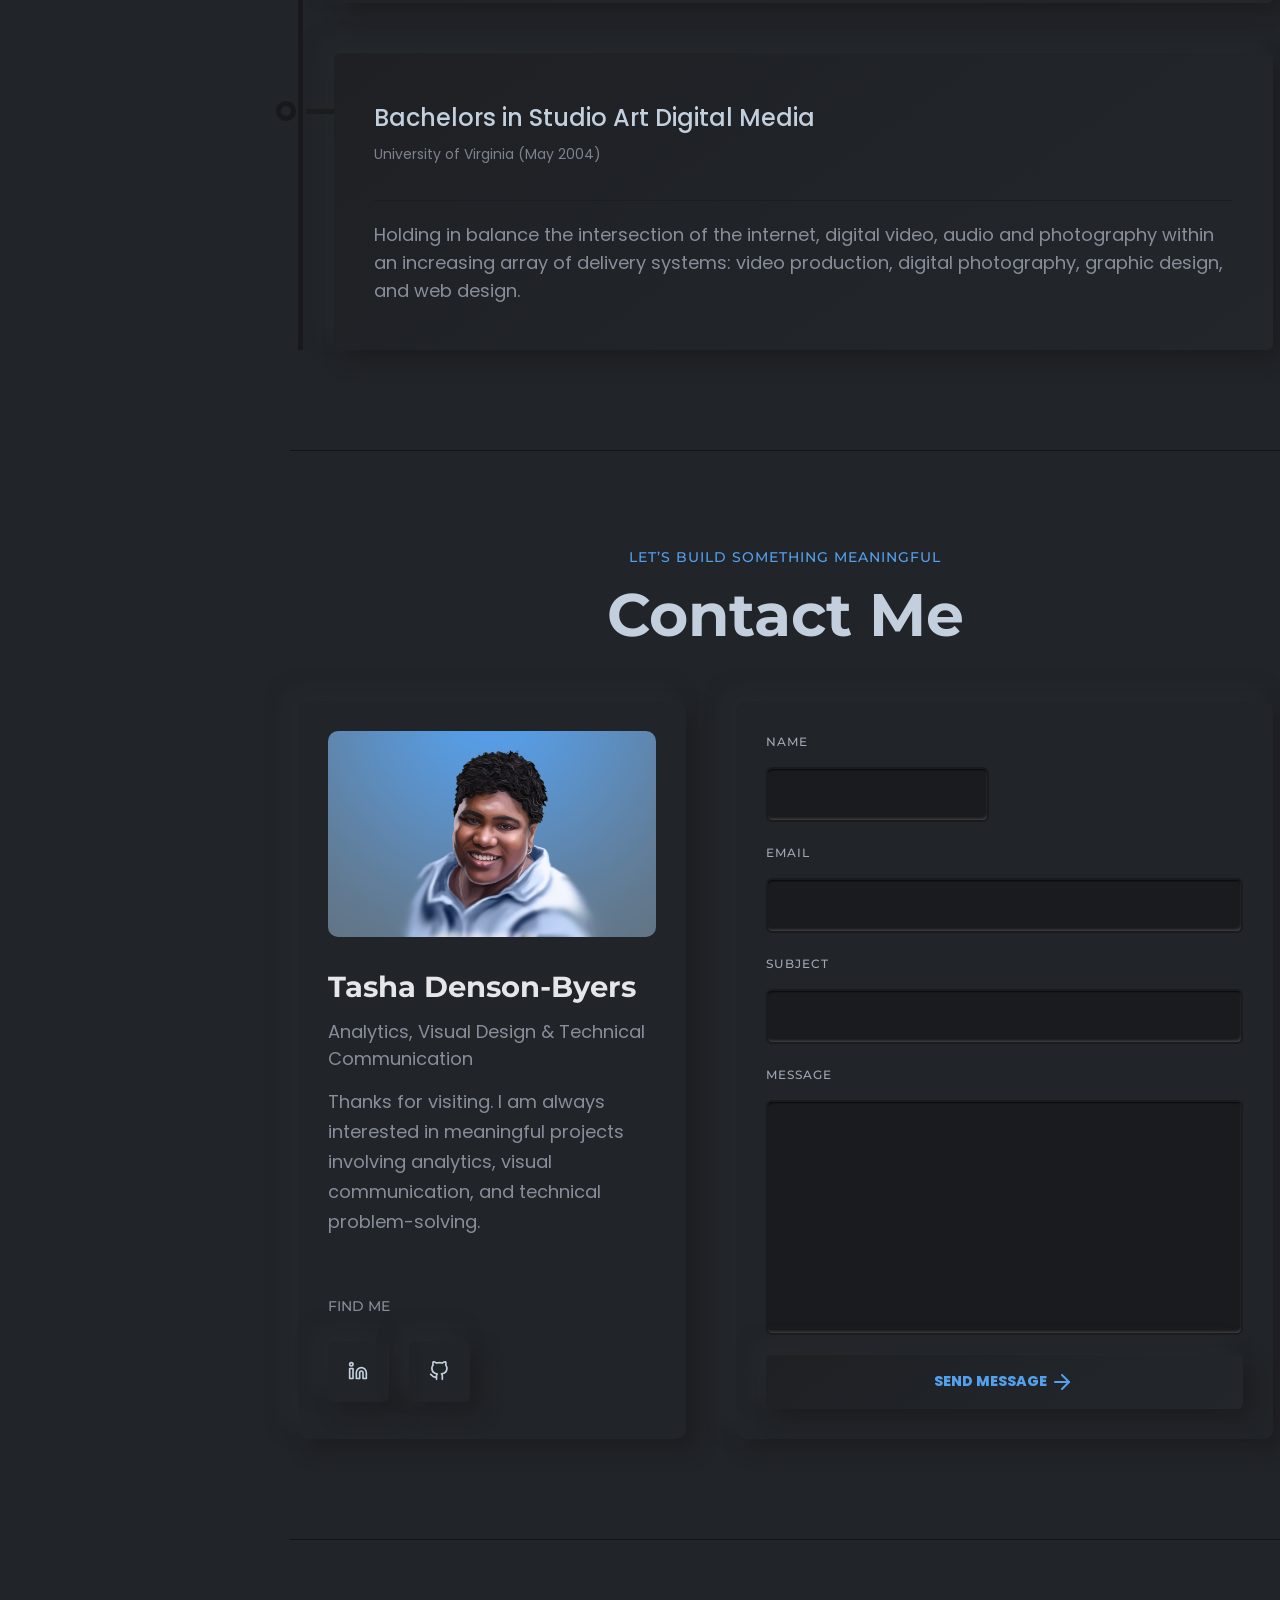
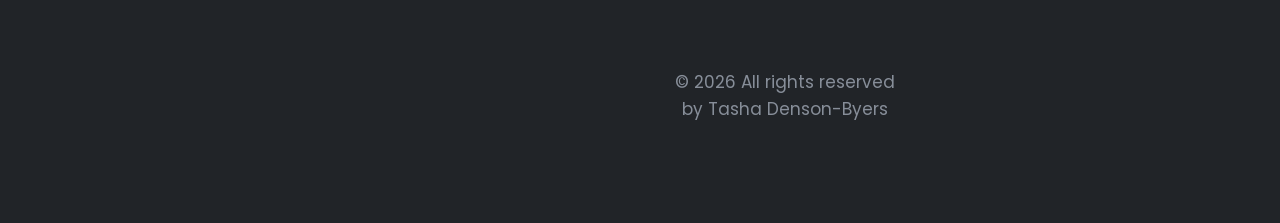
==== commit fcae59d9: "Made work resume section "active"" ====
--- a/index.html
+++ b/index.html
@@ -167,7 +167,7 @@
                                 </span>
                             </span>
                             <!-- type headline end -->
-                             <p class="description" style="font-size: 14px;">I’m drawn to the intersection of analytics, design, and storytelling,<br>
+                             <p class="description" style="font-size: 16px;">I’m drawn to the intersection of analytics, design, and storytelling,<br>
                                 creating digital experiences that balance clarity, functionality, and visual impact.</p>
                             <div class="button-area">
                                 <a class="rn-btn shadow-none" href="#contacts"><span>CONTACT ME</span></a>
@@ -361,14 +361,14 @@
                     <div class="col-lg-12">
                         <ul class="rn-nav-list nav nav-tabs" id="myTabs" role="tablist">
                              <li class="nav-item">
-                                <a class="nav-link" id="experience-tab" data-bs-toggle="tab" href="#experience" role="tab" aria-controls="experience" aria-selected="true">experience</a>
+                                <a class="nav-link active" id="experience-tab" data-bs-toggle="tab" href="#experience" role="tab" aria-controls="experience" aria-selected="true">experience</a>
                             </li>                           
                             <li class="nav-item">
                                 <a class="nav-link" id="professional-tab" data-bs-toggle="tab" href="#professional" role="tab" aria-controls="professional" aria-selected="false">core
                                     Skills</a>
                             </li>
                             <li class="nav-item">
-                                <a class="nav-link active" id="education-tab" data-bs-toggle="tab" href="#education" role="tab" aria-controls="education" aria-selected="false">education</a>
+                                <a class="nav-link" id="education-tab" data-bs-toggle="tab" href="#education" role="tab" aria-controls="education" aria-selected="false">education</a>
                             </li>
                         </ul>
 
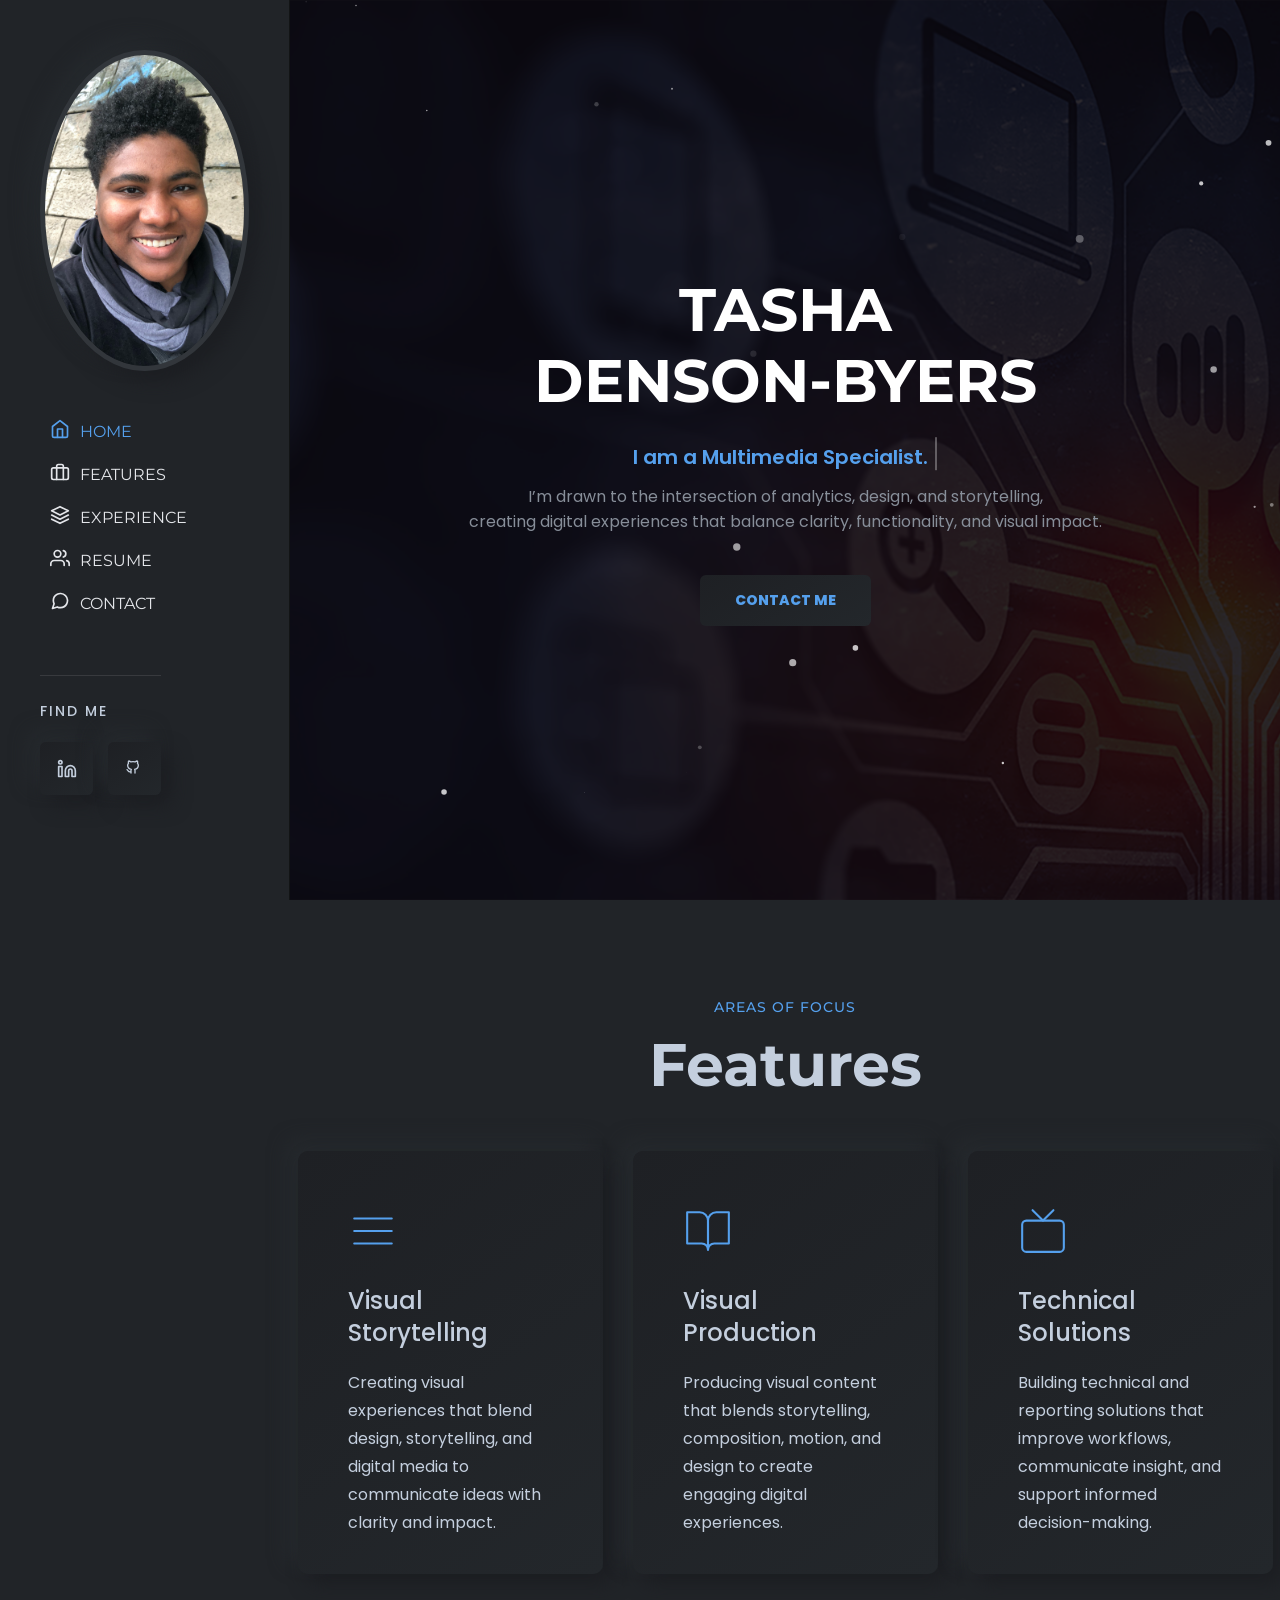
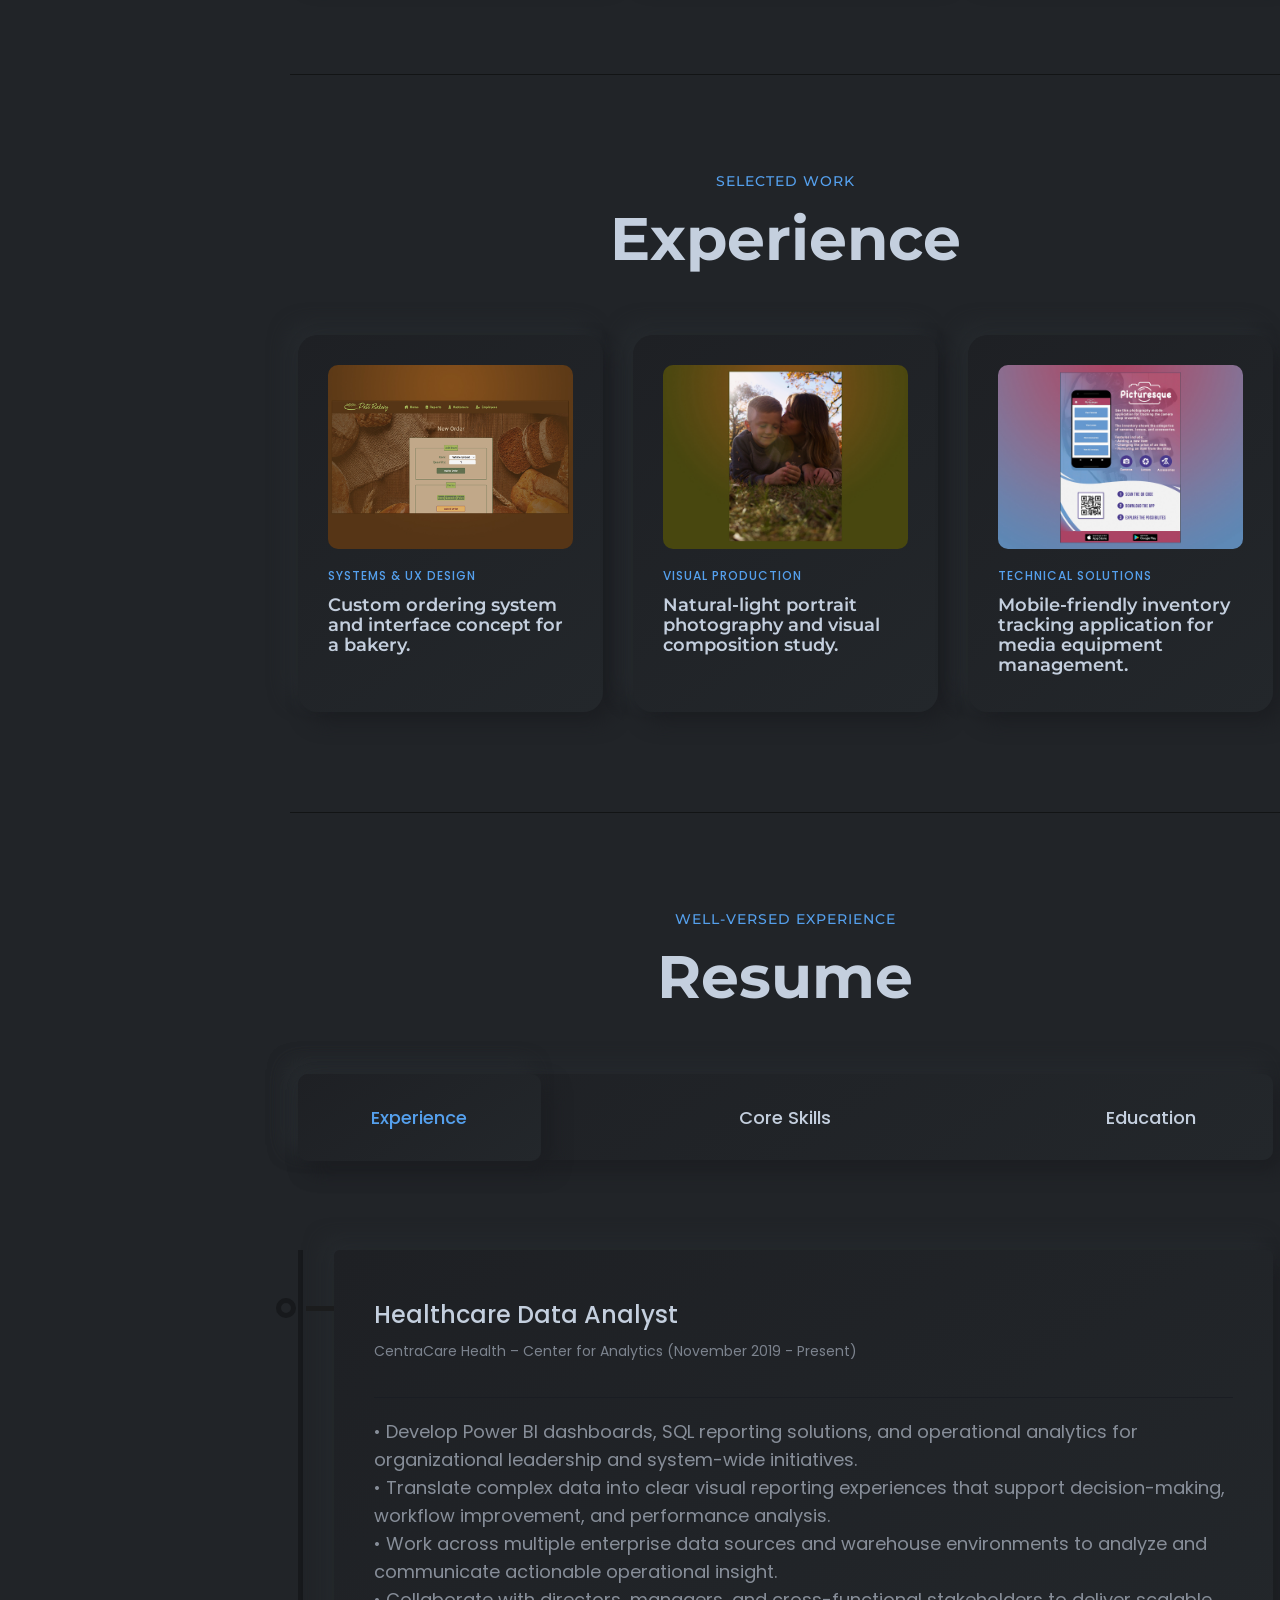
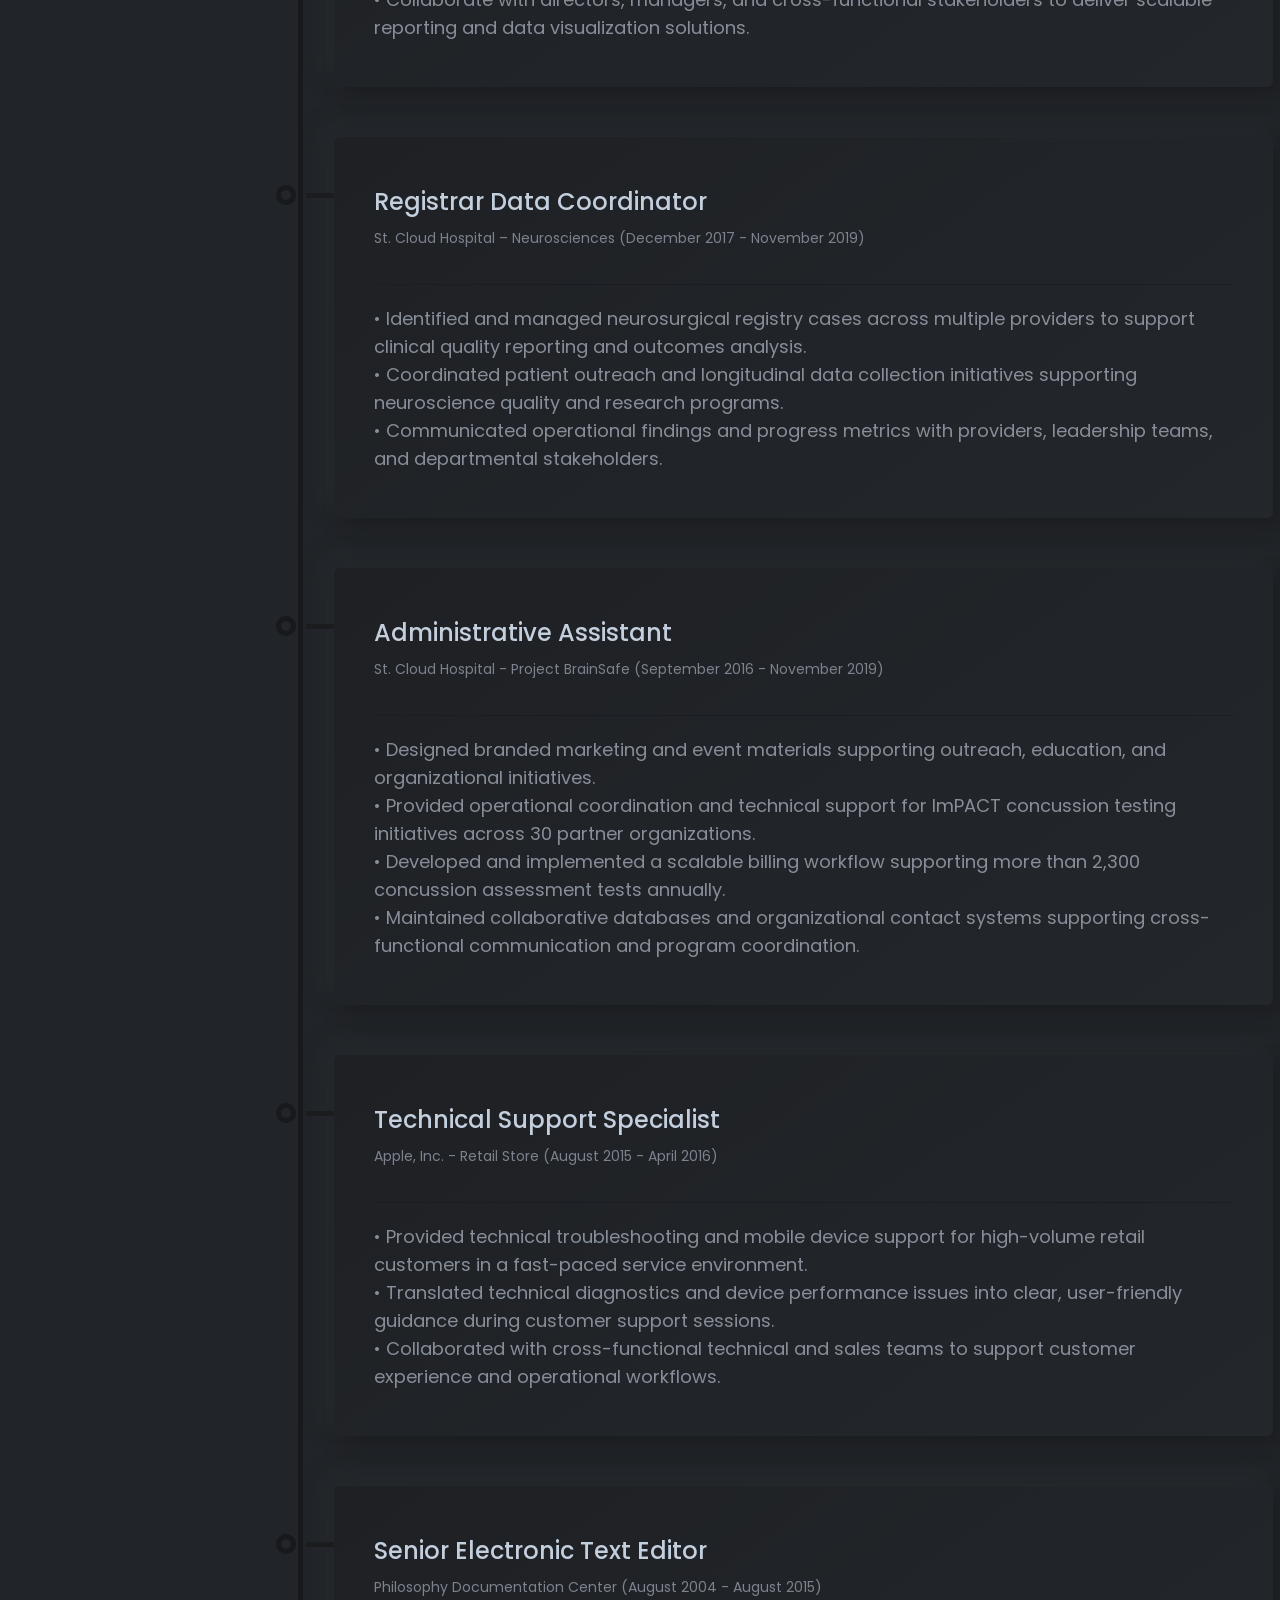
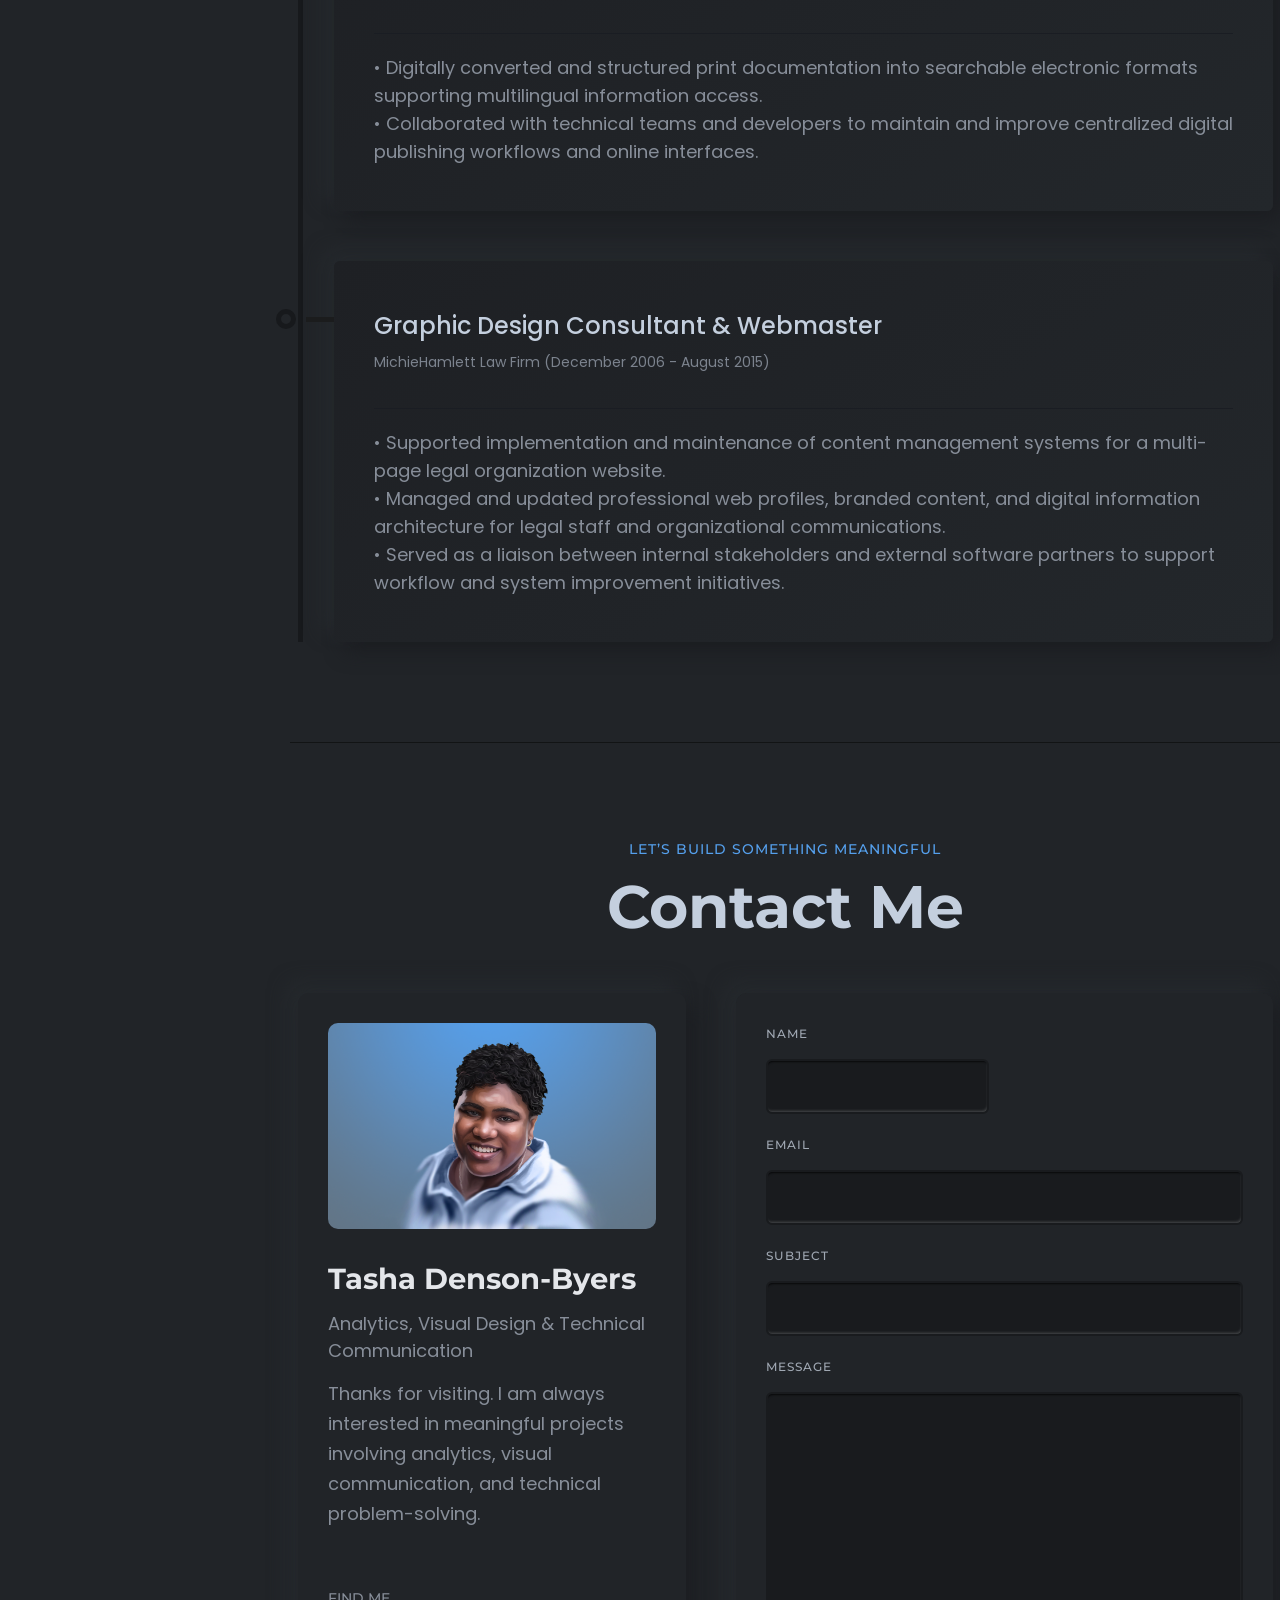
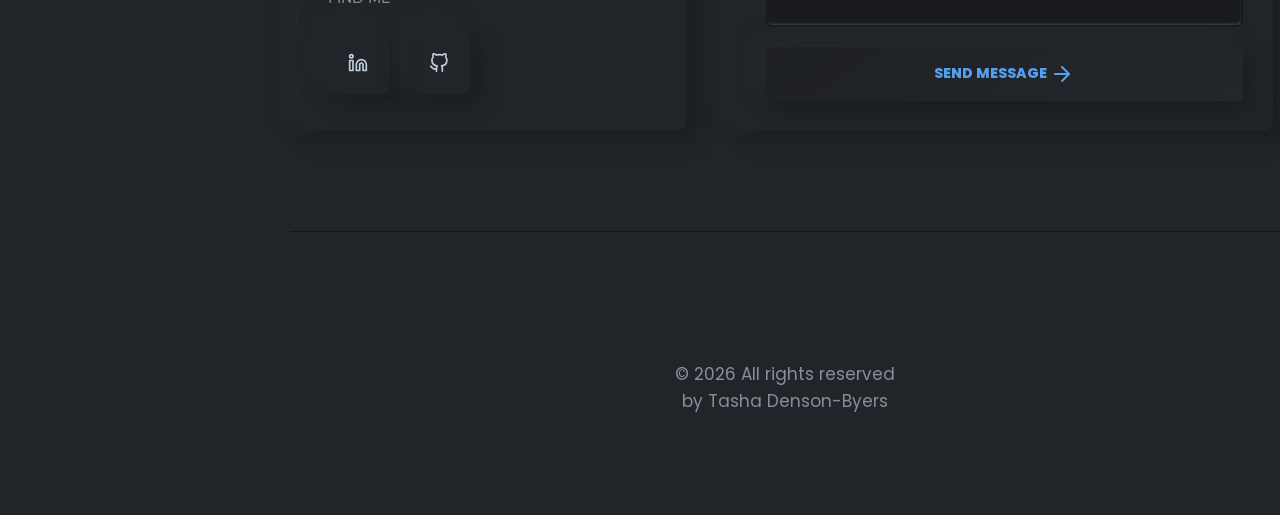
==== commit cd1e6f8c: "Made "Experience" "show active"" ====
--- a/index.html
+++ b/index.html
@@ -376,7 +376,7 @@
                         <div class="rn-nav-content tab-content" id="myTabContents">
                             
 <!-- Start Single Tab  -->
-                            <div class="tab-pane fade" id="experience" role="tabpanel" aria-labelledby="experience-tab">
+                            <div class="tab-pane show active fade" id="experience" role="tabpanel" aria-labelledby="experience-tab">
                                 <div class="personal-experience-inner mt--40">
                                     <div class="row">
                                         <!-- Start Skill List Area  -->
@@ -520,7 +520,8 @@
                                                         </div>
                                                     </div>
                                                     <!-- End Single Progress Charts -->
-<!-- Start Single Progress Charts -->
+
+                                                    <!-- Start Single Progress Charts -->
                                                     <div class="progress-charts">
                                                         <h6 class="heading heading-h6">VISUAL STUDIO</h6>
                                                         <div class="progress">
@@ -702,7 +703,7 @@
                             <!-- End Single Tab  -->
 
                             <!-- Start Single Tab  -->
-                            <div class="tab-pane show active fade single-tab-area" id="education" role="tabpanel" aria-labelledby="education-tab">
+                            <div class="tab-pane fade single-tab-area" id="education" role="tabpanel" aria-labelledby="education-tab">
                                 <div class="personal-experience-inner mt--40">
                                     <div class="row">
                                         <!-- Start Skill List Area  -->
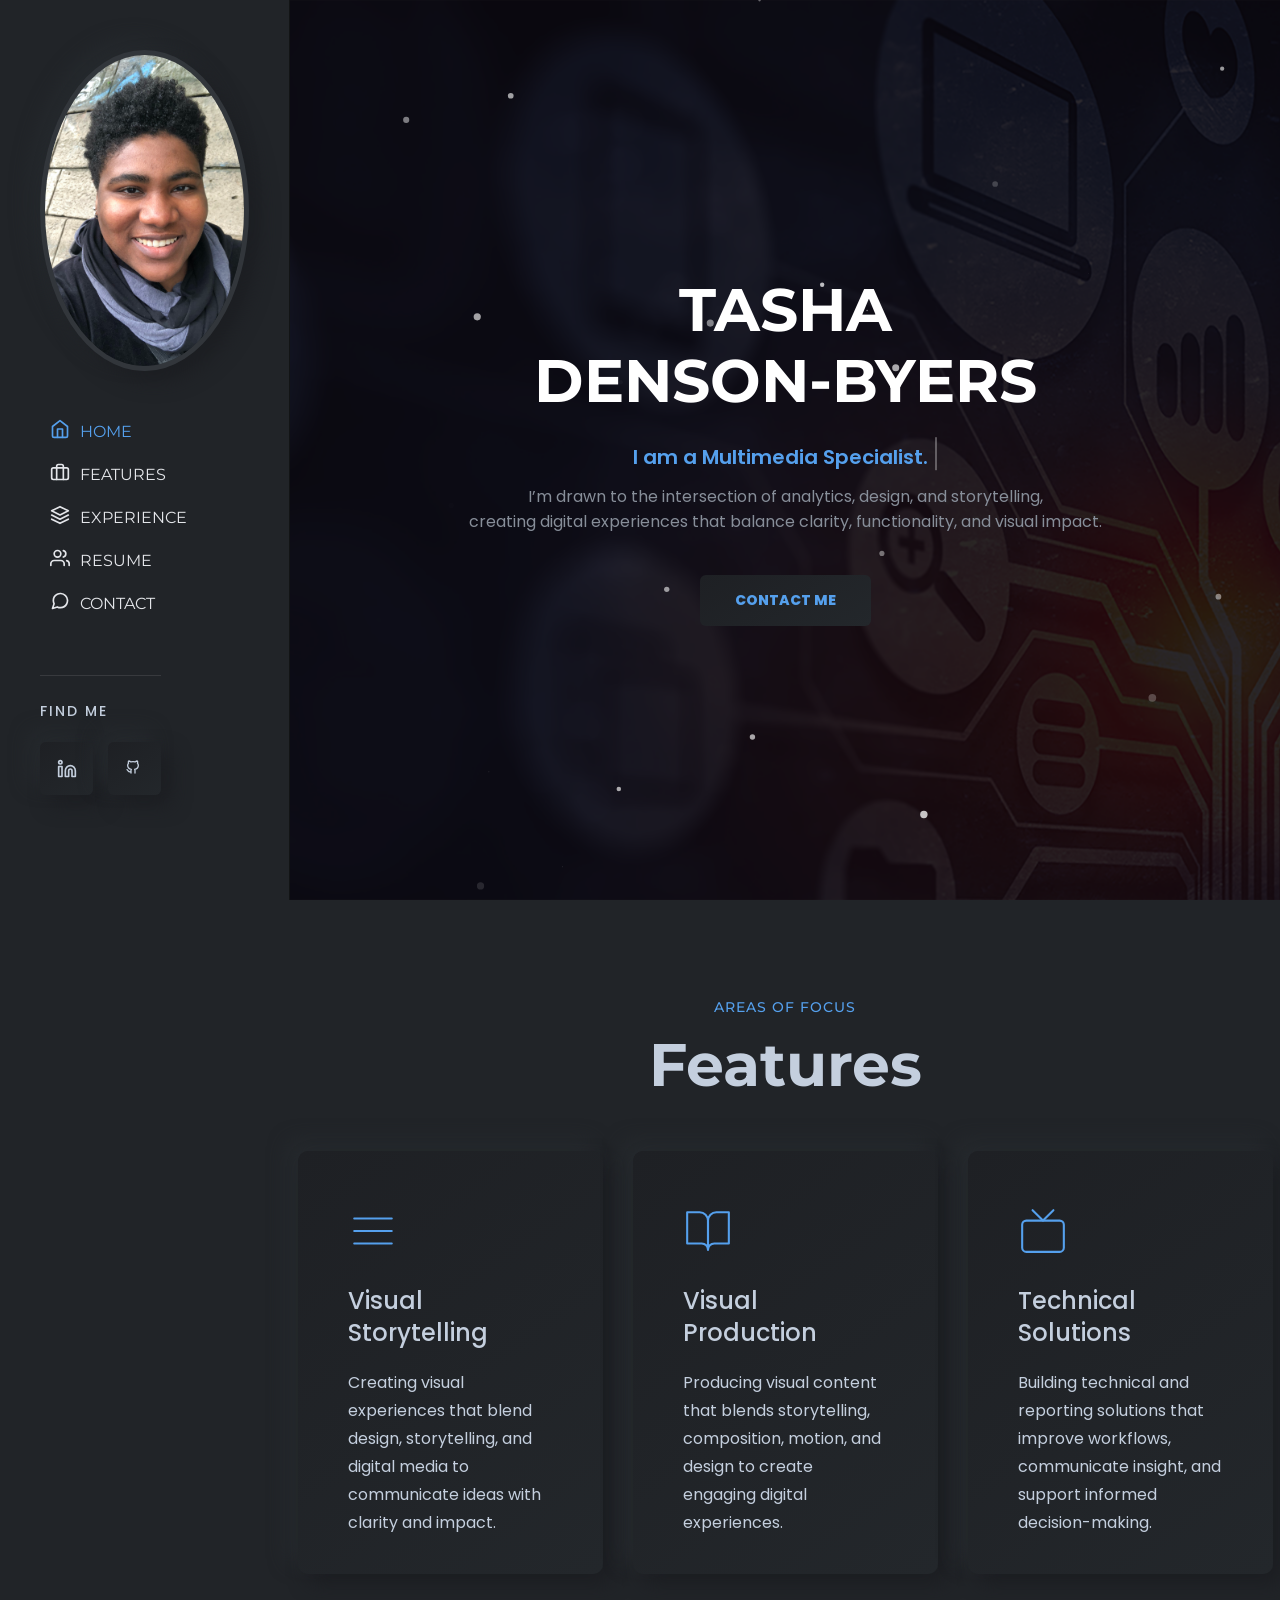
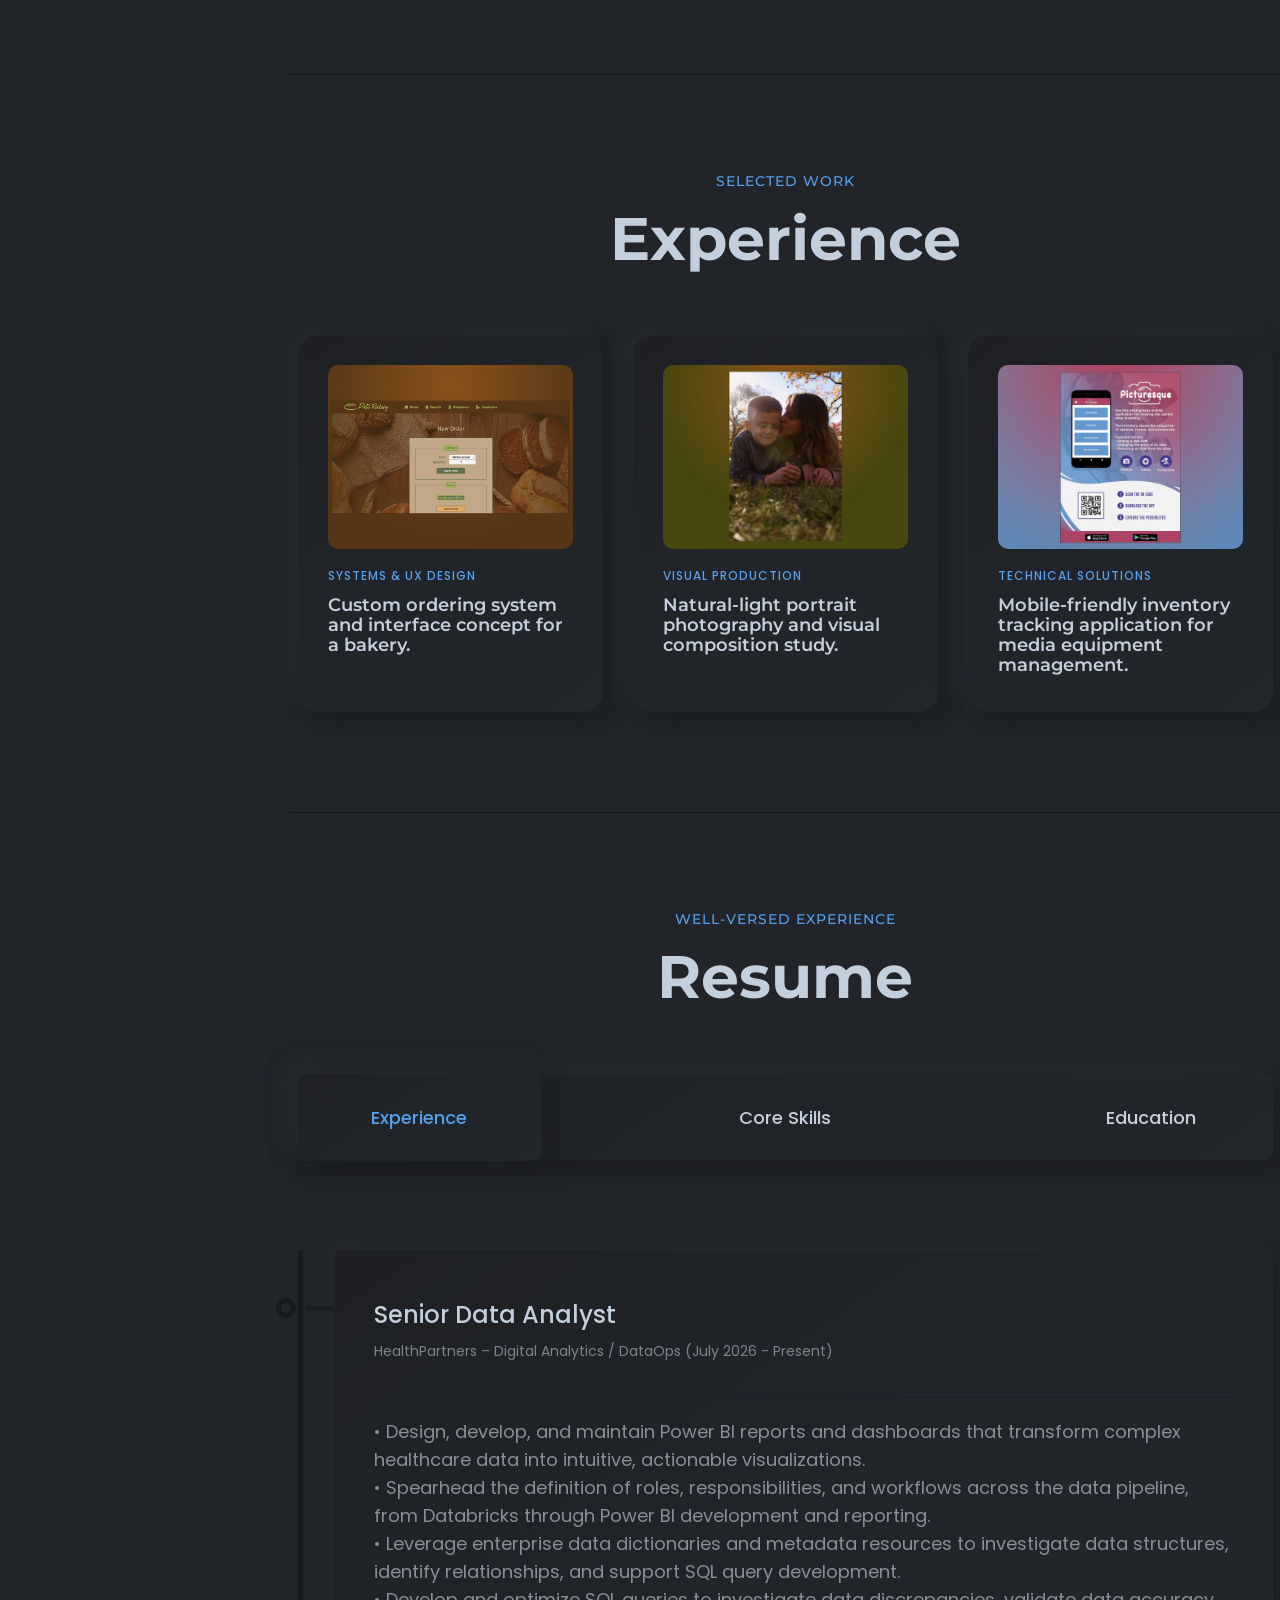
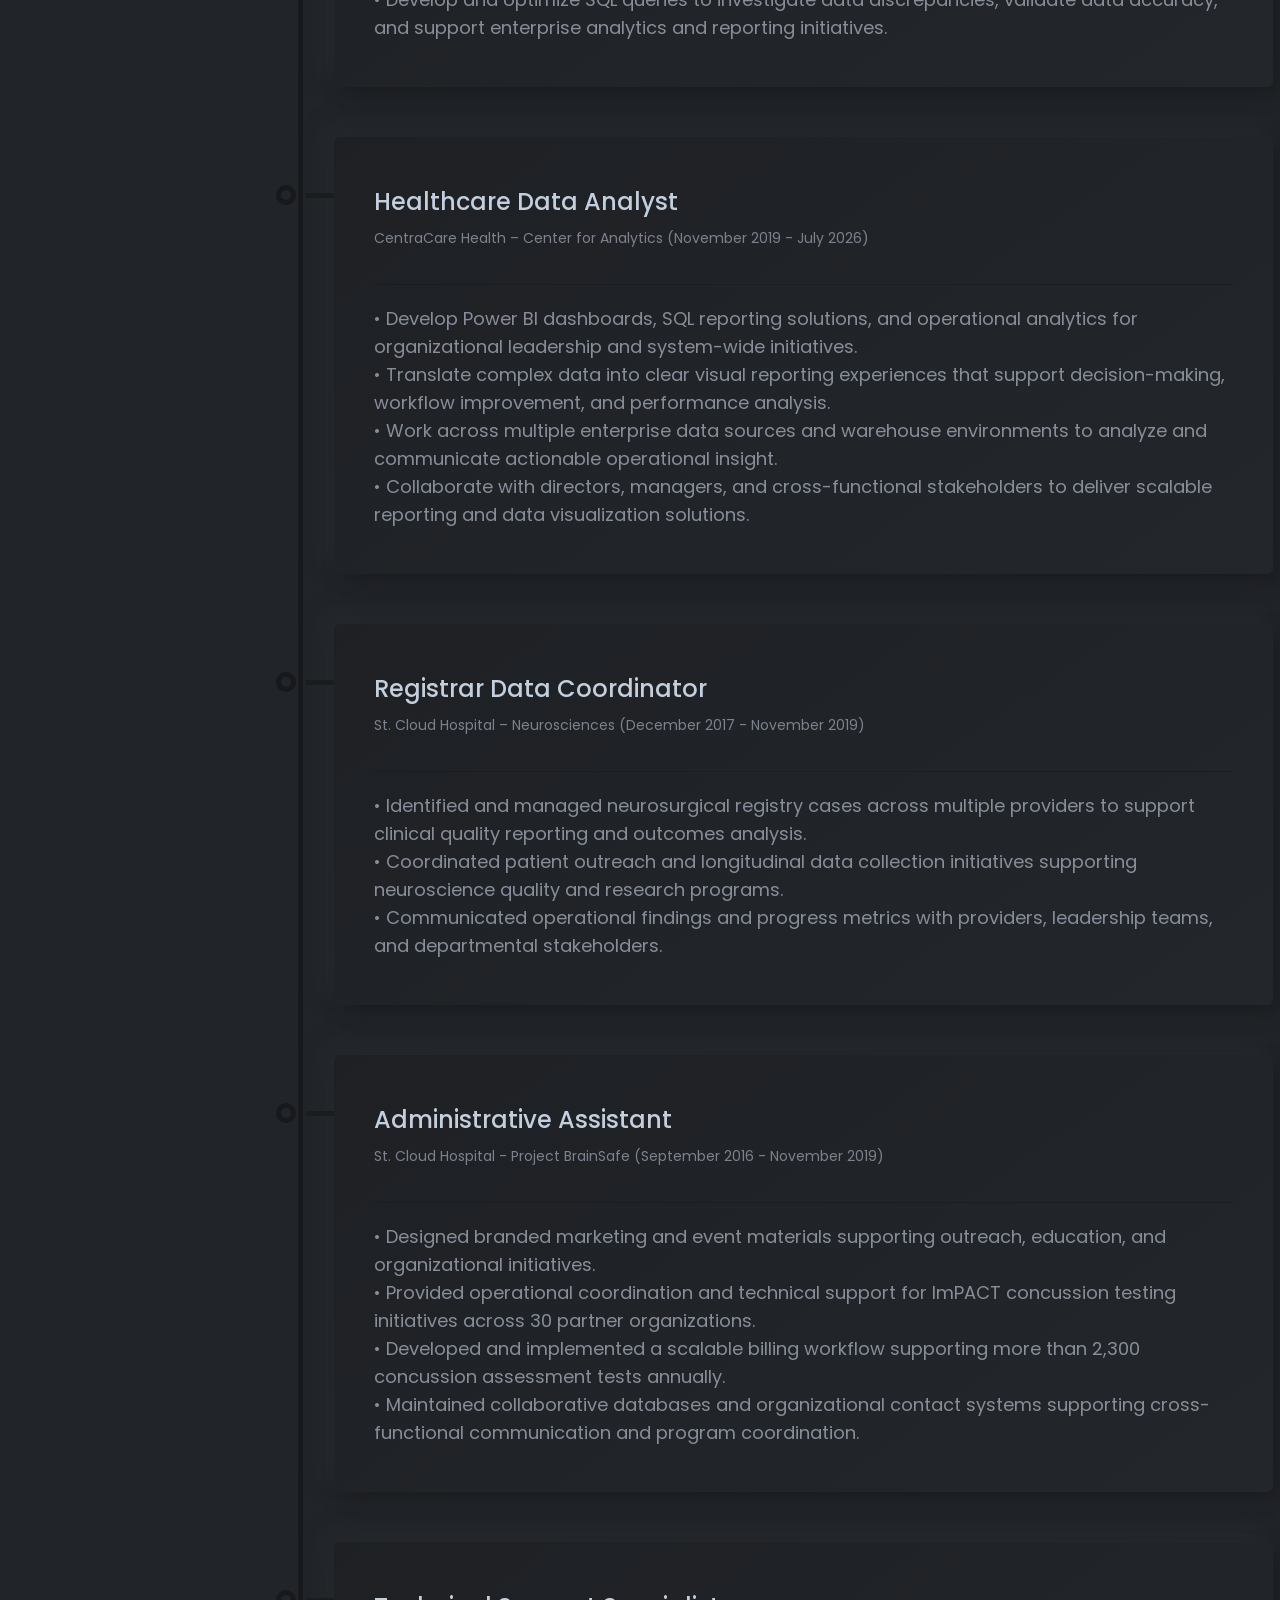
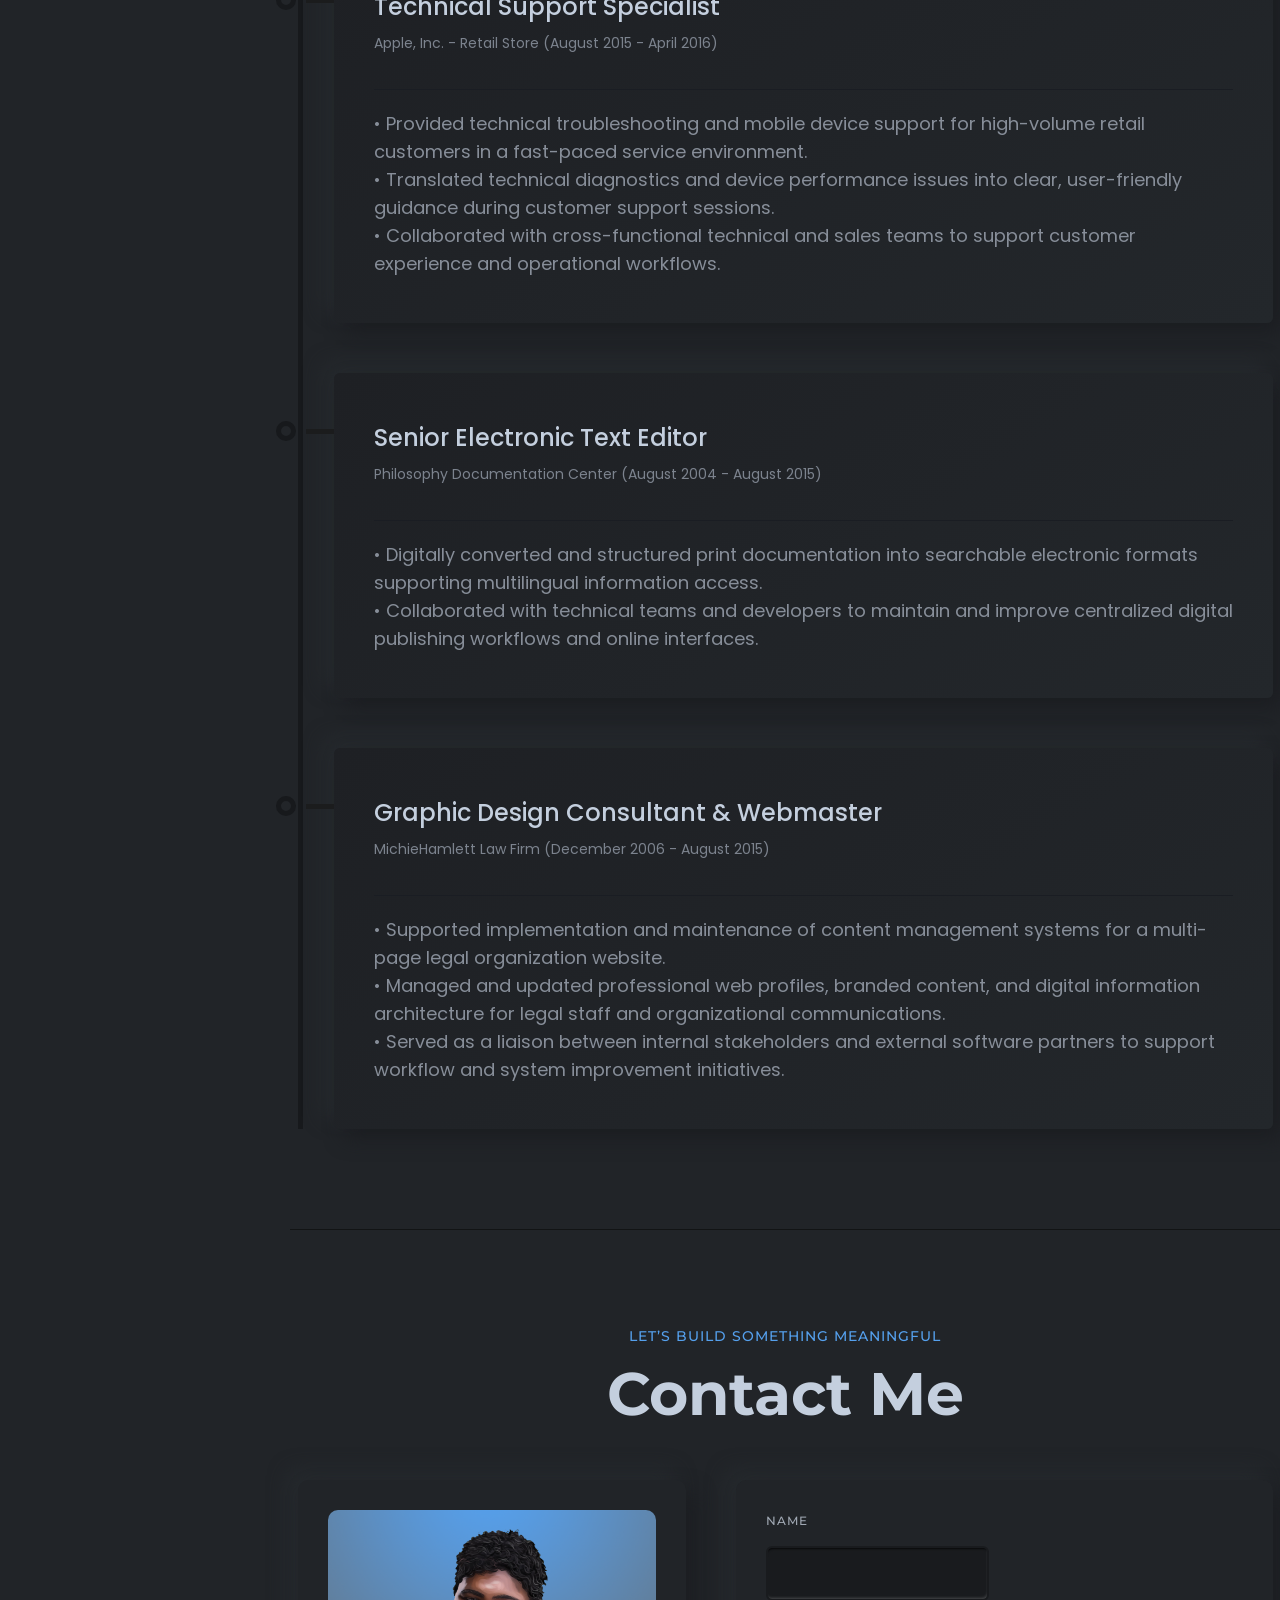
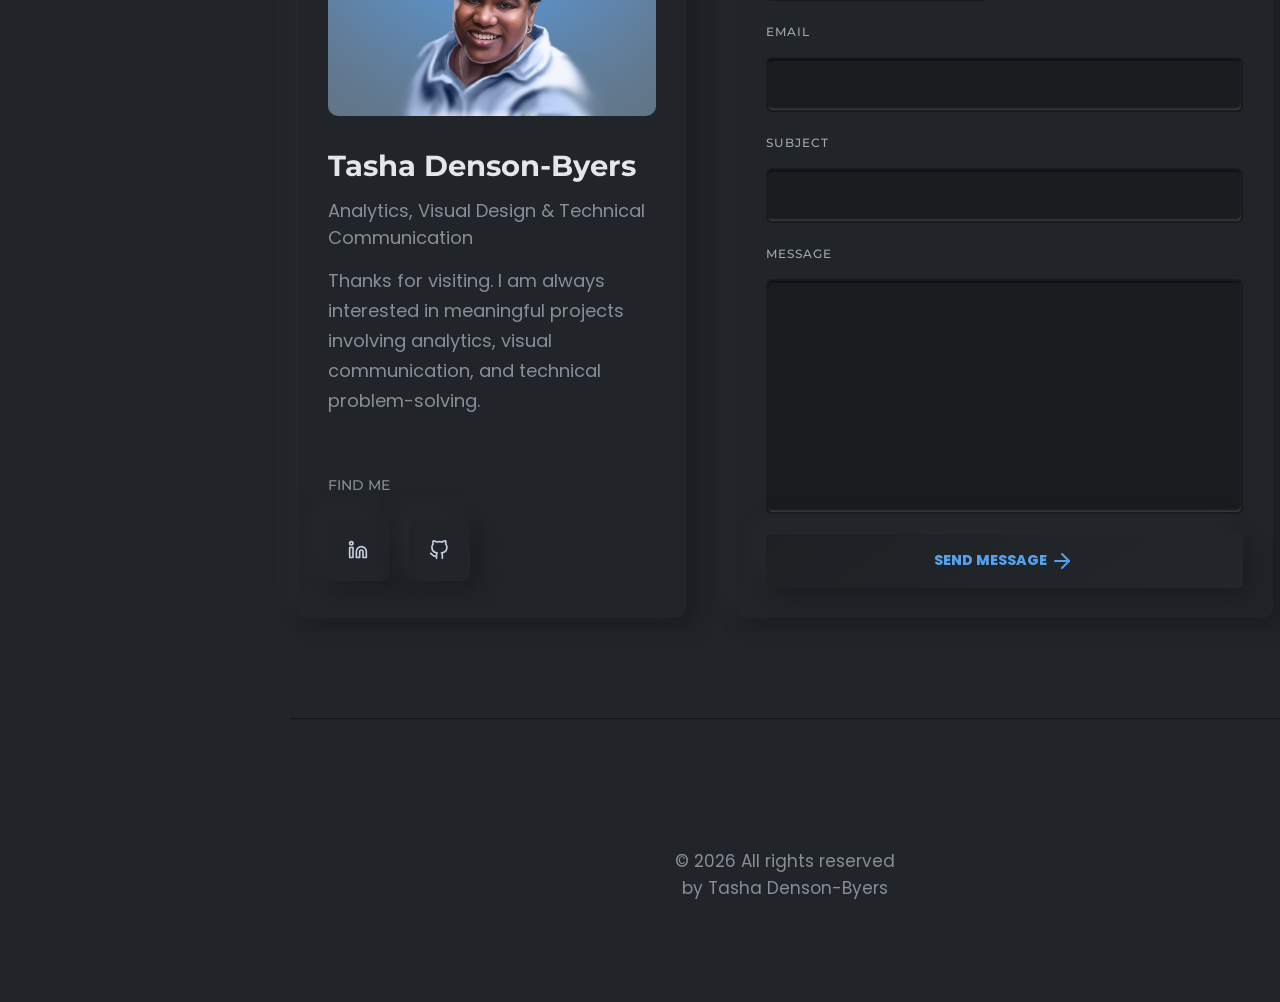
==== commit 46ae7e8c: "Adding HealthPartners Senior DA position" ====
--- a/index.html
+++ b/index.html
@@ -389,8 +389,27 @@
                                                         <div class="inner">
                                                             <div class="heading">
                                                                 <div class="title">
+                                                                    <h4>Senior Data Analyst</h4>
+                                                                    <span>HealthPartners – Digital Analytics / DataOps (July 2026 - Present)</span>
+                                                                </div>
+                                                            </div>
+                                                            <p class="description">
+                                                                •	Design, develop, and maintain Power BI reports and dashboards that transform complex healthcare data into intuitive, actionable visualizations.<br>
+                                                                •   Spearhead the definition of roles, responsibilities, and workflows across the data pipeline, from Databricks through Power BI development and reporting.<br>
+                                                                •   Leverage enterprise data dictionaries and metadata resources to investigate data structures, identify relationships, and support SQL query development.<br>
+                                                                •   Develop and optimize SQL queries to investigate data discrepancies, validate data accuracy, and support enterprise analytics and reporting initiatives.
+                                                                </p>
+                                                        </div>
+                                                    </div>
+                                                    <!-- End Single List  -->
+                                                    
+                                                    <!-- Start Single List  -->
+                                                    <div class="resume-single-list">
+                                                        <div class="inner">
+                                                            <div class="heading">
+                                                                <div class="title">
                                                                     <h4>Healthcare Data Analyst</h4>
-                                                                    <span>CentraCare Health – Center for Analytics (November 2019 - Present)</span>
+                                                                    <span>CentraCare Health – Center for Analytics (November 2019 - July 2026)</span>
                                                                 </div>
                                                             </div>
                                                             <p class="description">
@@ -1169,4 +1188,4 @@
     </script>
 </body>
 
-</html>+</html>
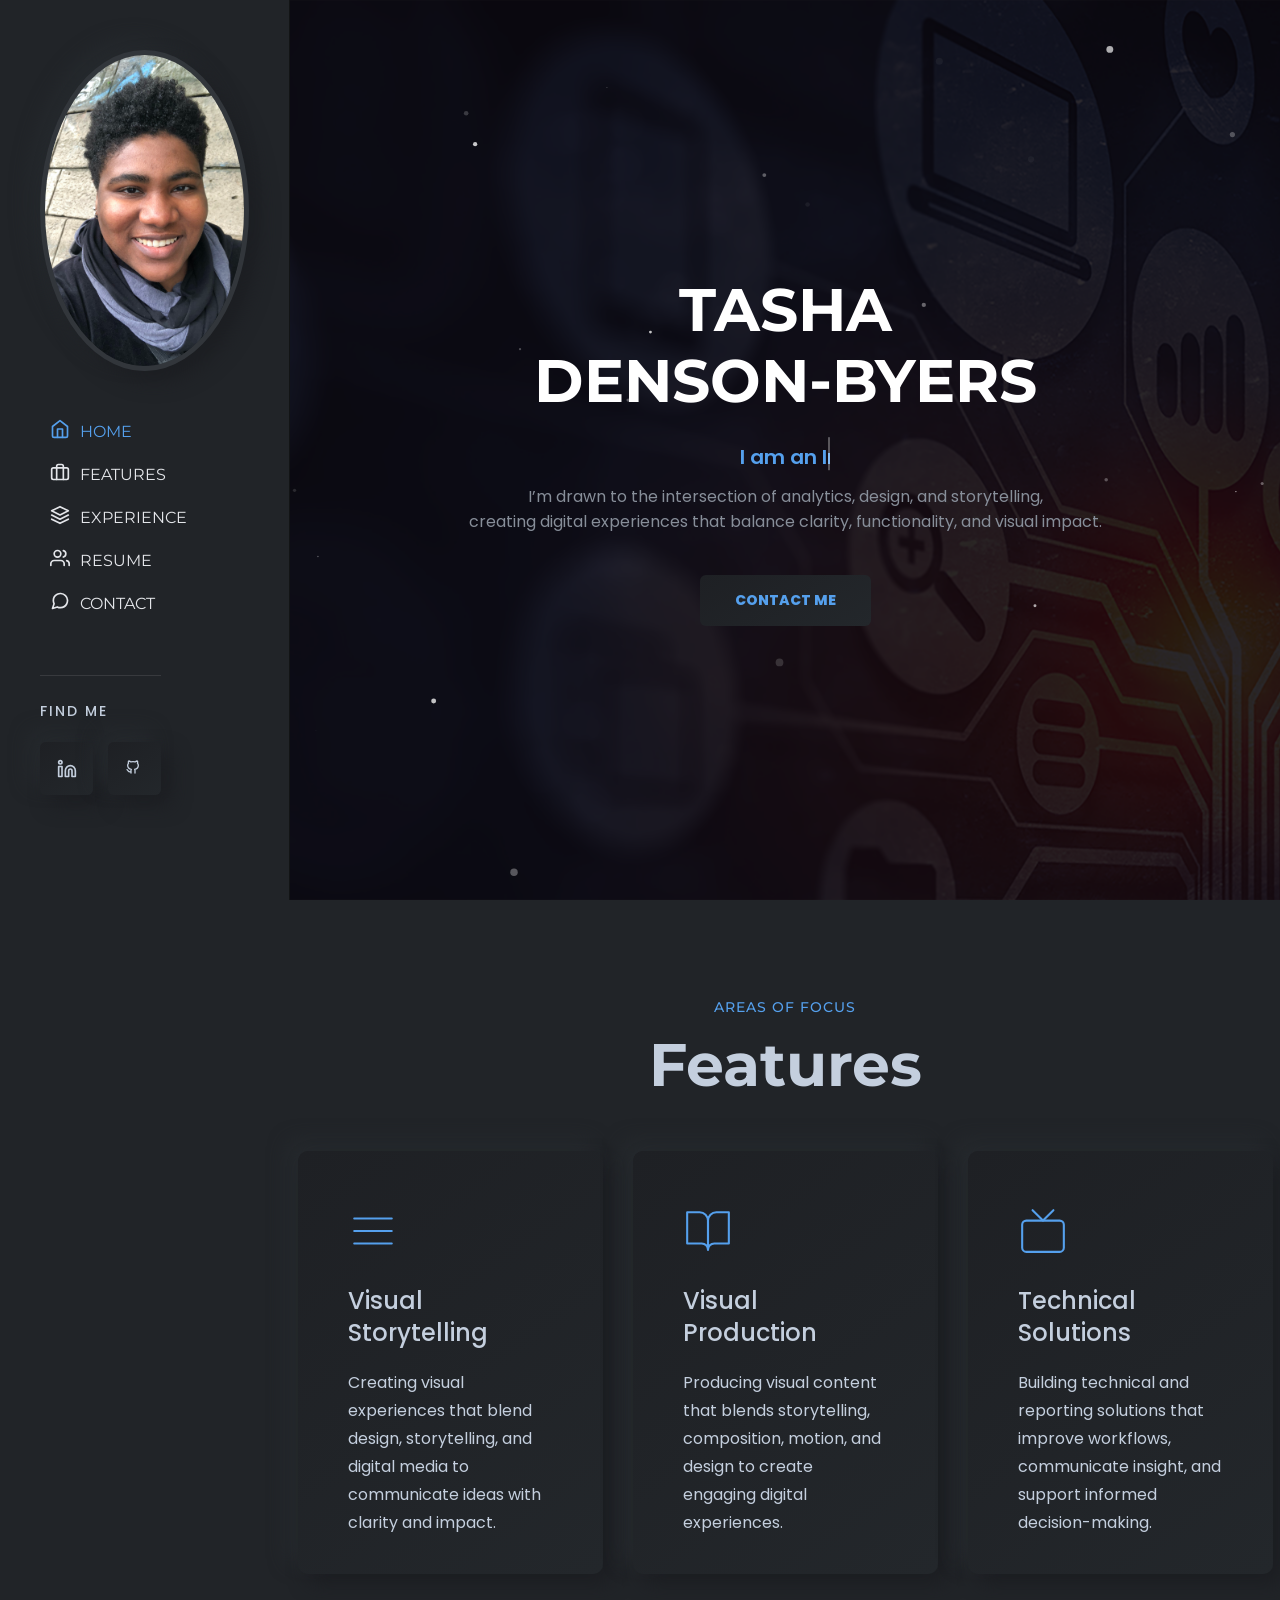
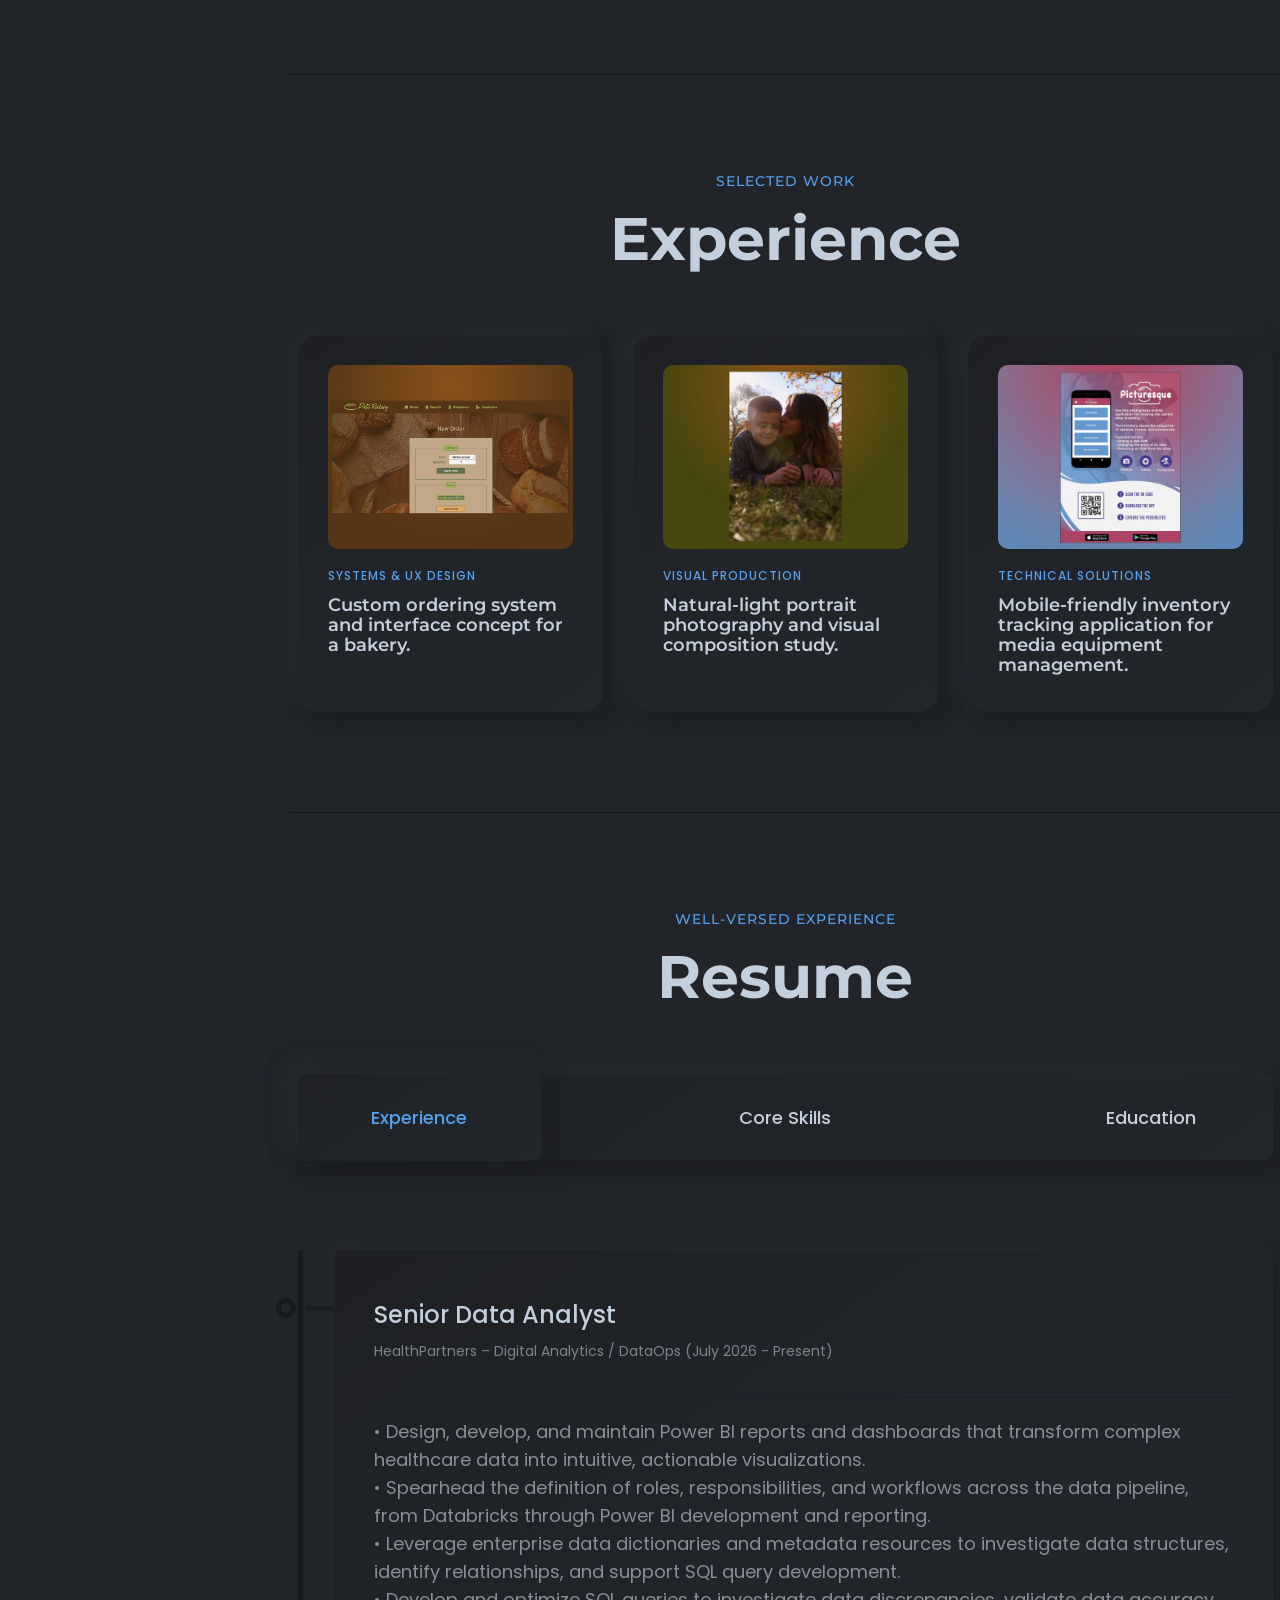
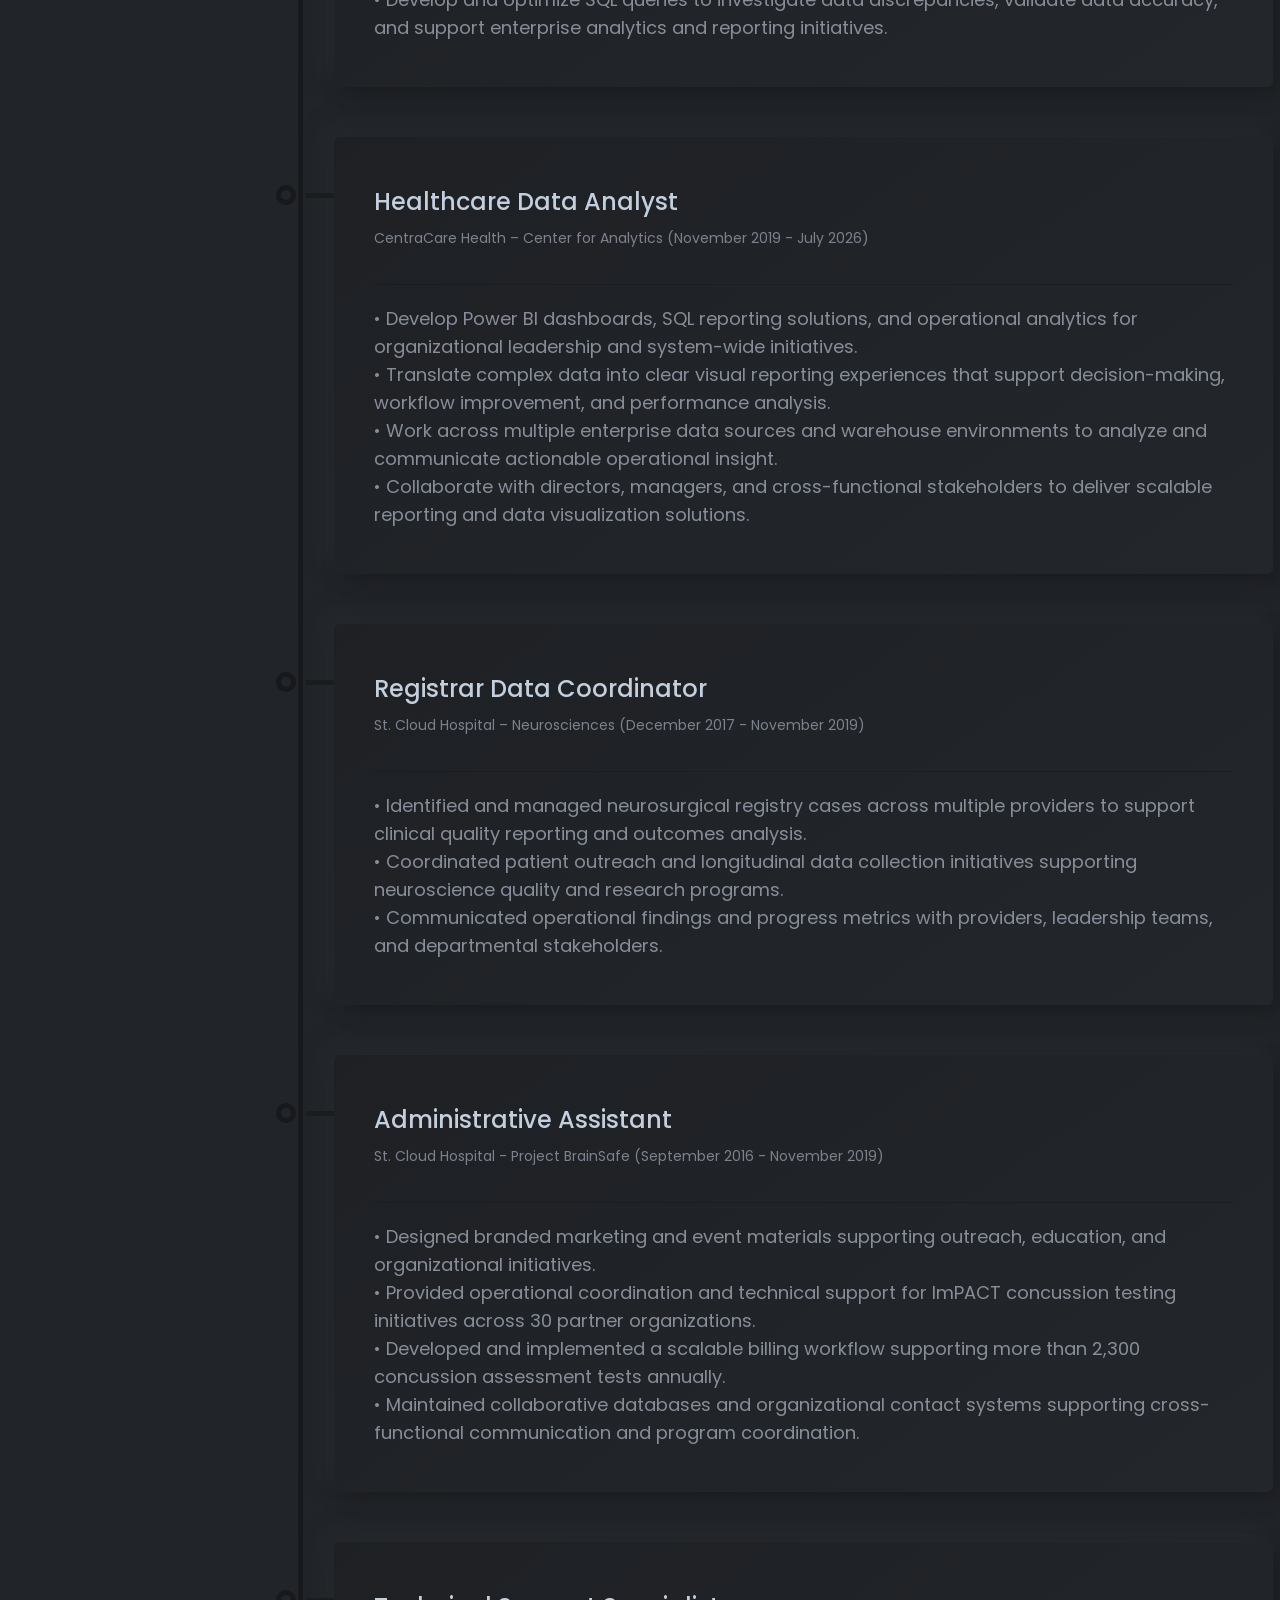
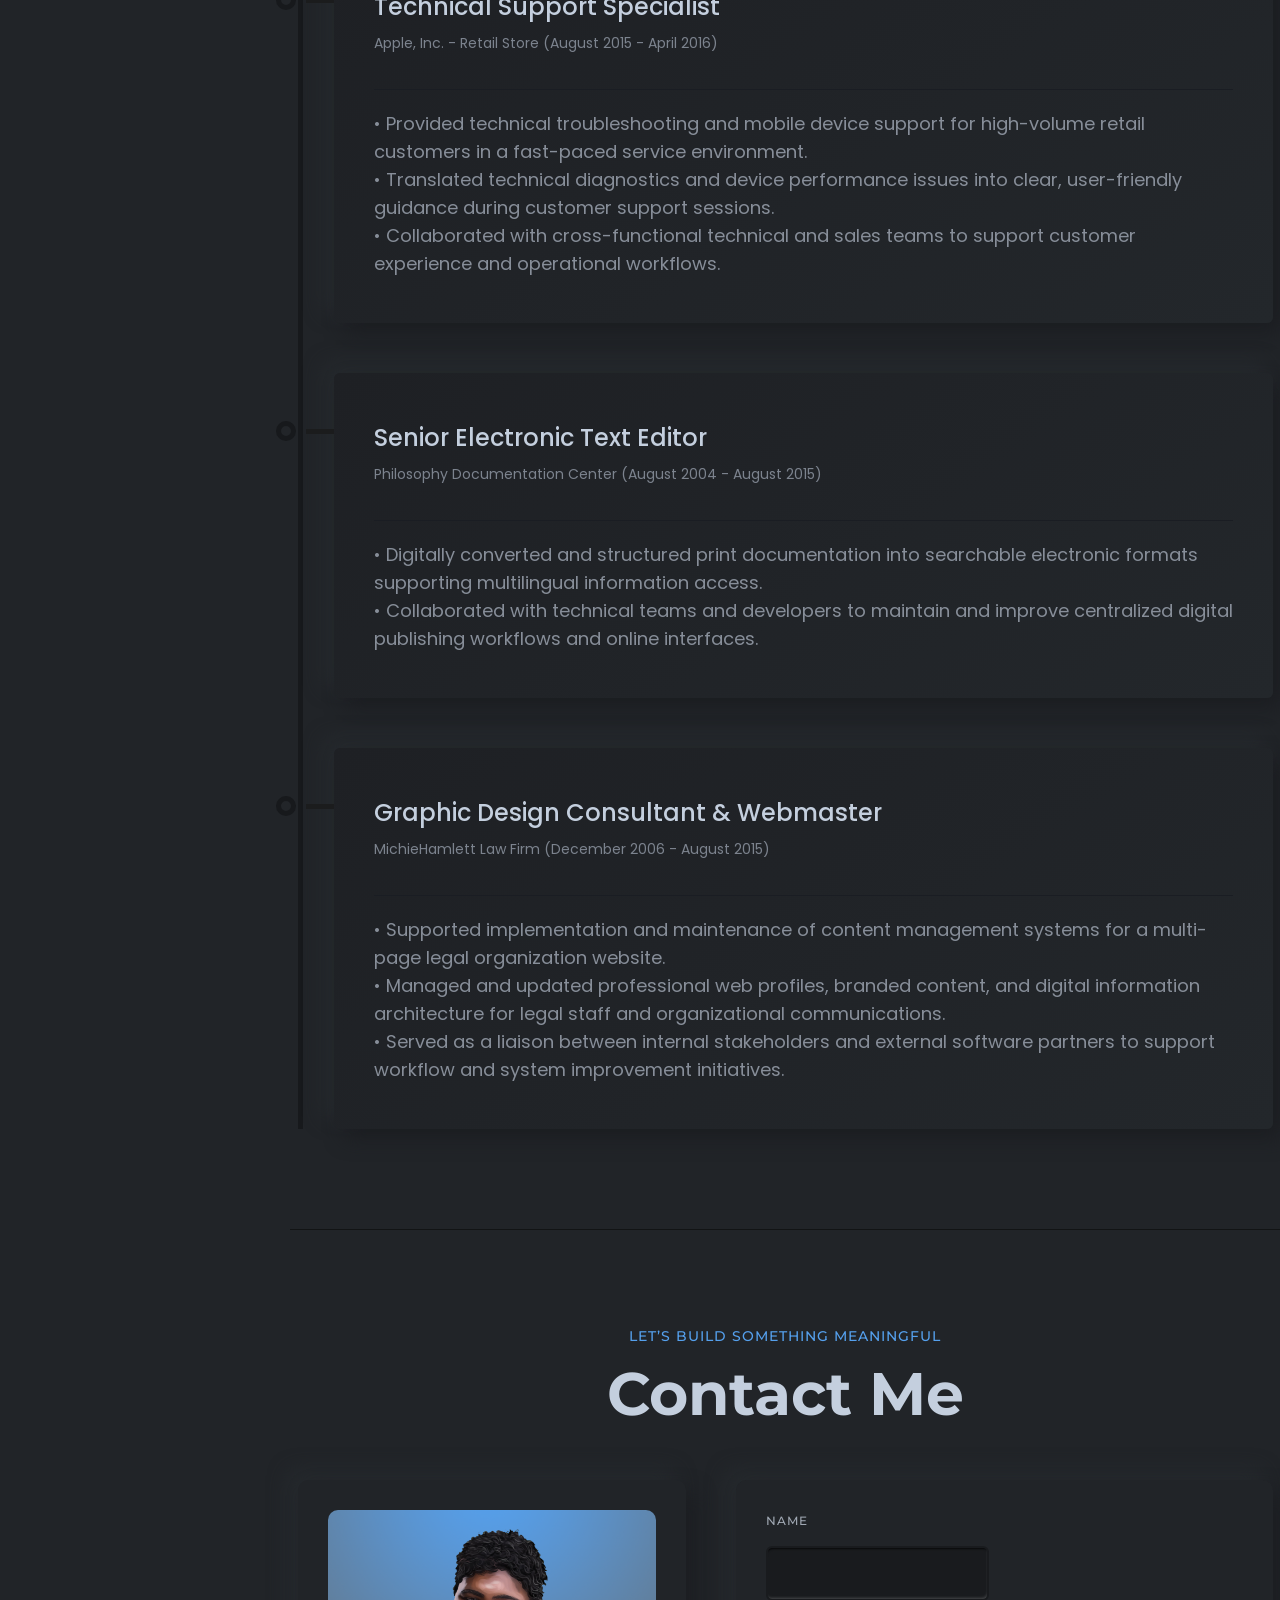
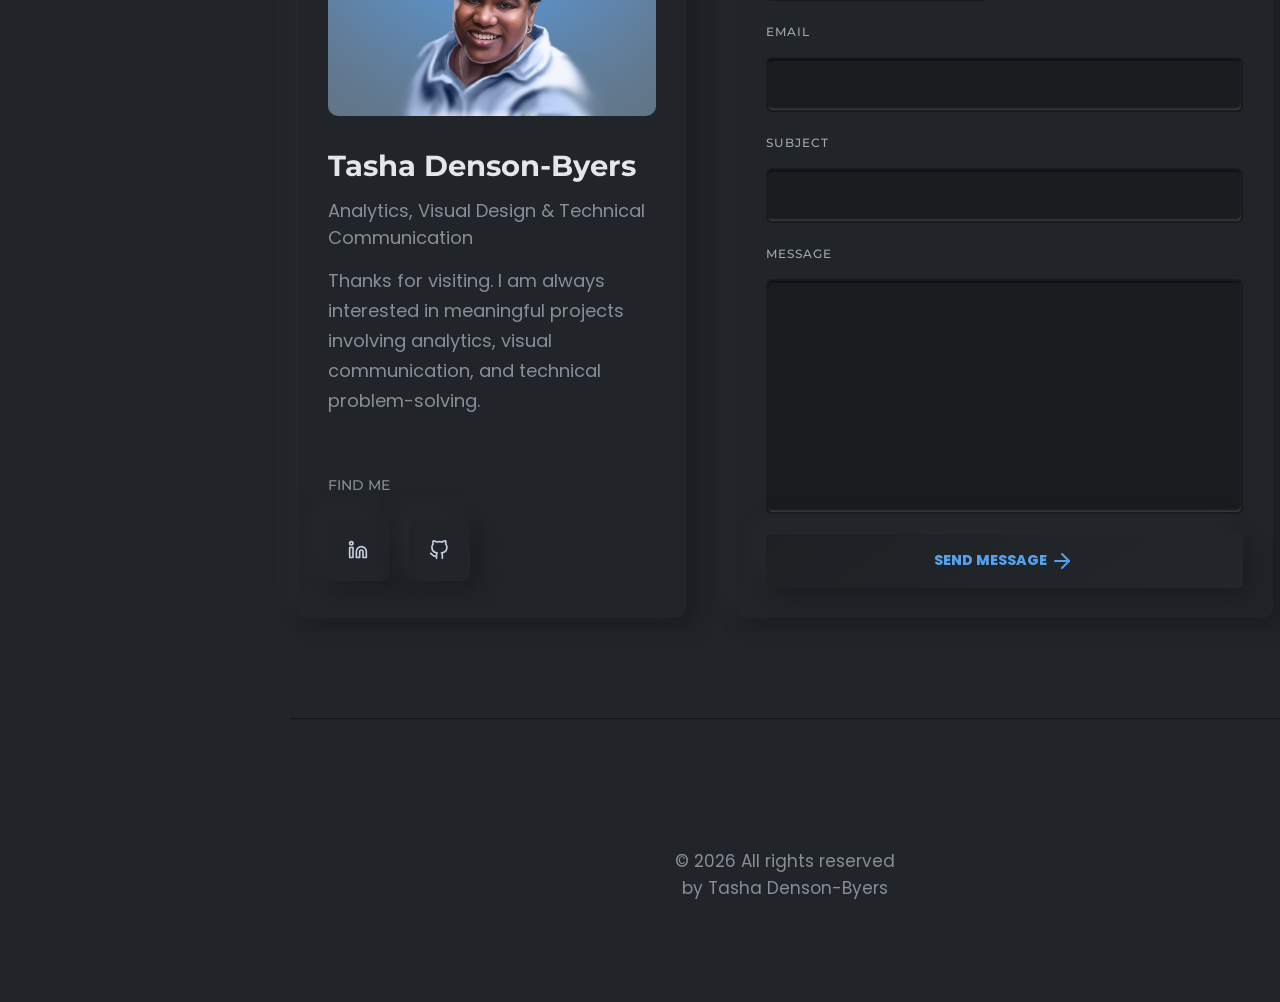
==== commit 7306de76: "Updating contact message to sent to Yahoo Mail via Formspree" ====
--- a/index.html
+++ b/index.html
@@ -820,7 +820,7 @@
                         <div class="contact-form-wrapper">
                             <div class="introduce">
 
-                                <form class="rnt-contact-form rwt-dynamic-form row" id="contact-form" method="POST" action="mail.php">
+                                <form class="rnt-contact-form row" id="contact-form" method="POST" action="https://formspree.io/f/xjywvrve">
 
                                     <div class="col-lg-6">
                                         <div class="form-group">
